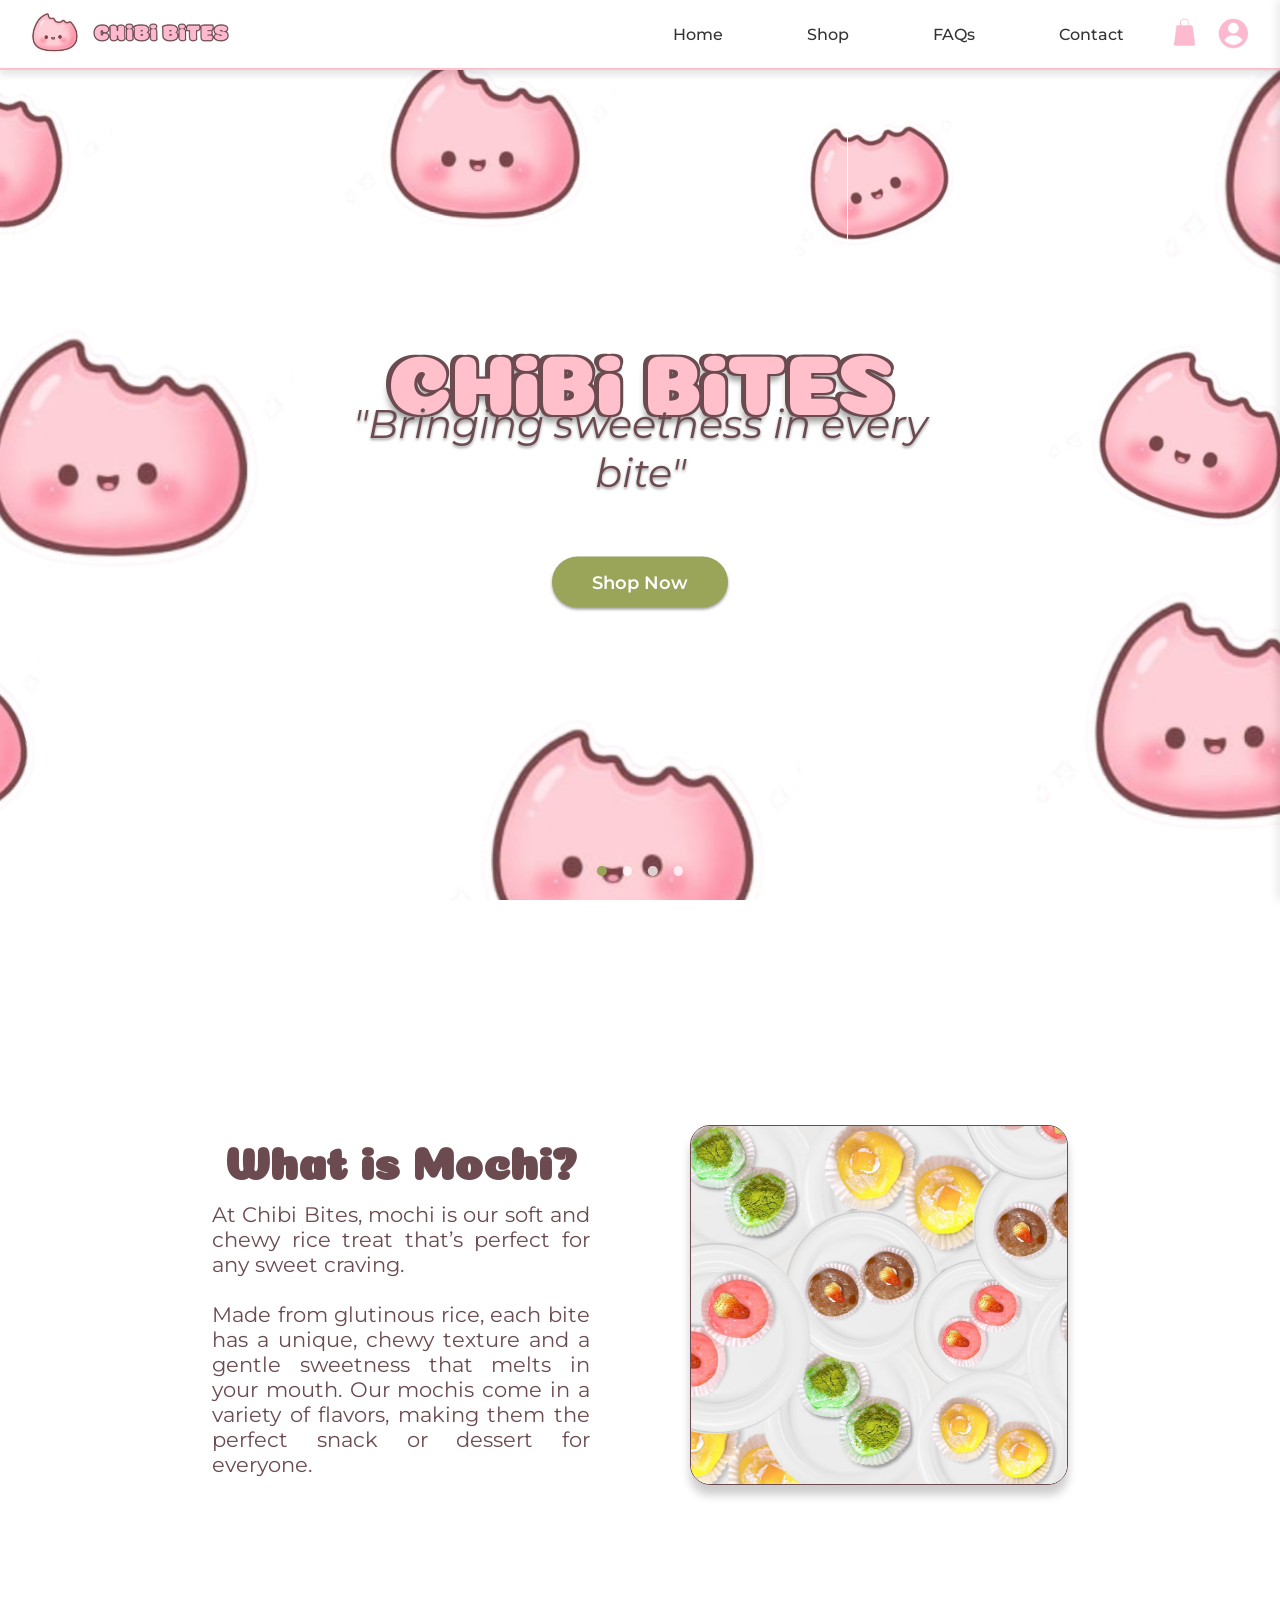
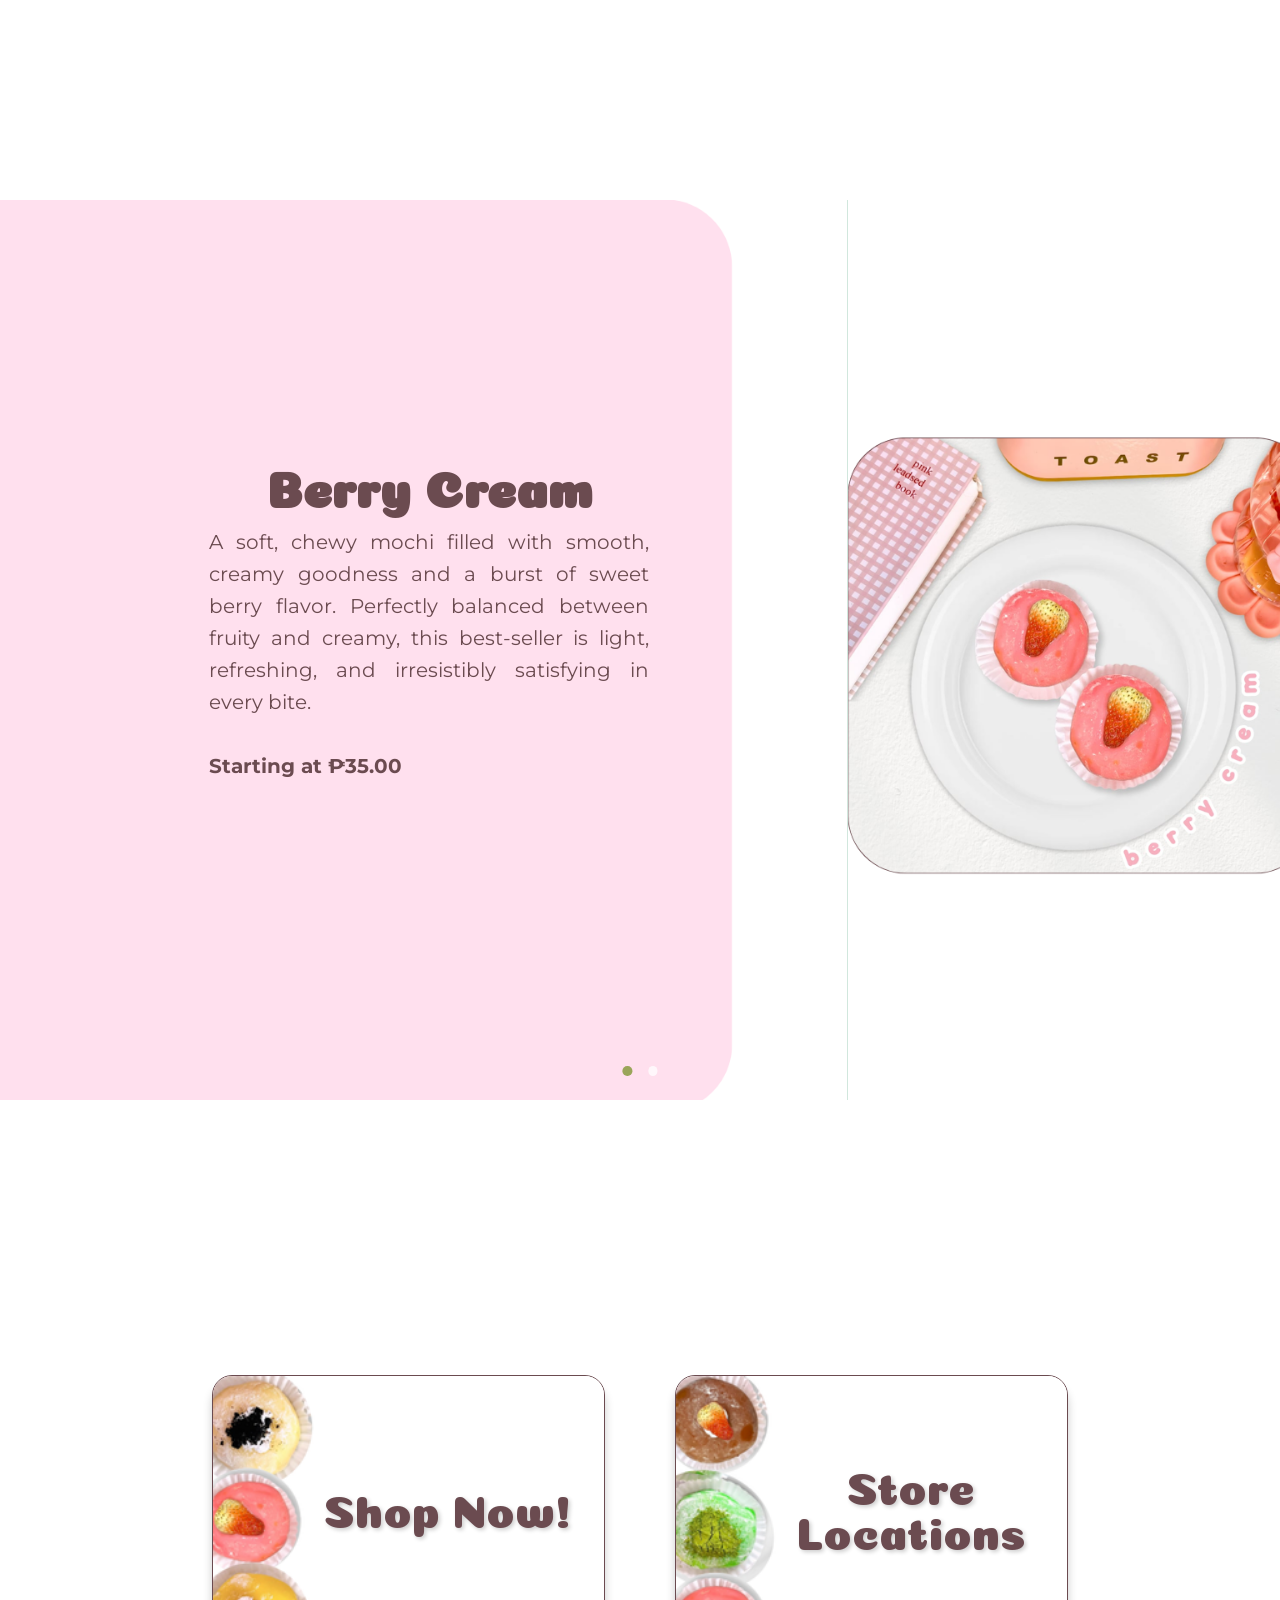
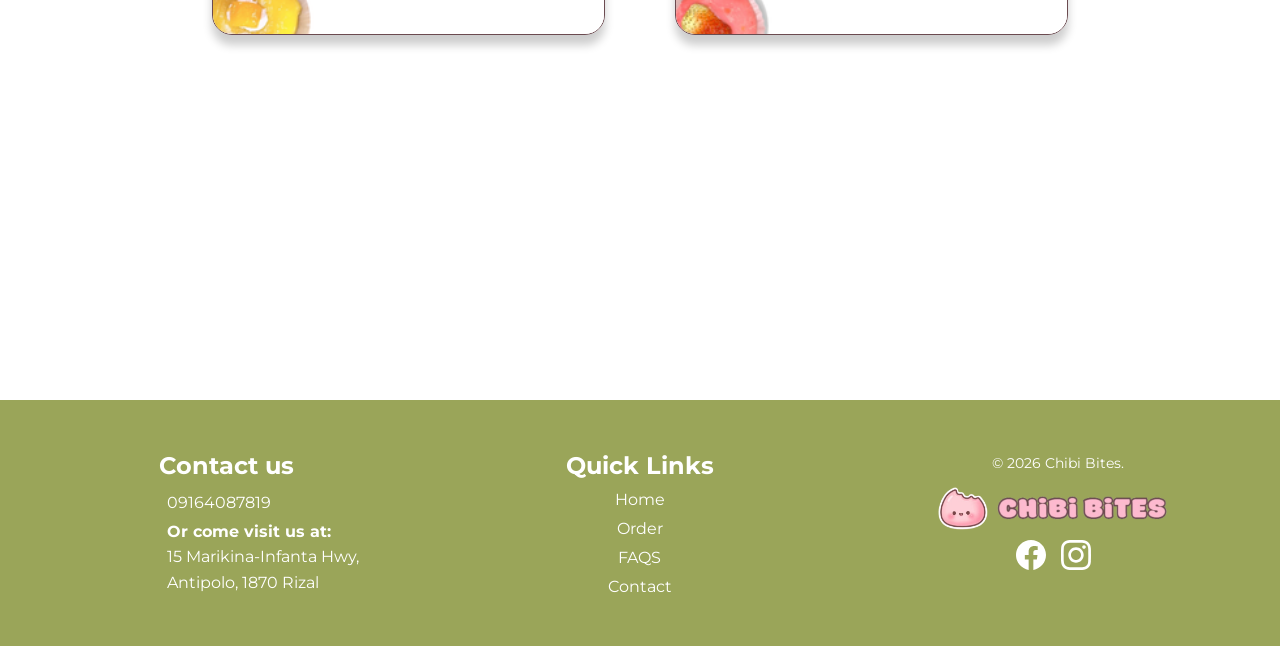
==== index.html @ d0856fe5 "final - for checking" ====
<!DOCTYPE html>
<html lang="en">
<head>
	<title>Chibi Bites</title>
	<link rel="icon" href="images/logo.png" type="image/x-icon" />
	<meta charset="UTF-8">
	<meta name="viewport" content="width=device-width, initial-scale=1.0">
	<link href="https://fonts.googleapis.com/css2?family=Montserrat:ital,wght@0,100..900;1,100..900&display=swap" rel="stylesheet">
	<link href="https://fonts.googleapis.com/css2?family=Coiny&display=swap" rel="stylesheet">
	<link rel="stylesheet" href="style.css">

</head>

<body>

    <div class="cart-overlay" id="cartOverlay"></div>

	<!-- Cart Sidebar -->
	<div class="cart-sidebar" id="cartSidebar">
		<div class="cart-header">
			<h2>My Cart</h2>
			<button class="cart-close" id="closeCart">&times;</button>
		</div>
		<div class="cart-items" id="cartItems">
			<div class="cart-empty">Your cart is empty</div>
		</div>
		<div class="cart-footer" id="cartFooter" style="display: none;">
			<div class="cart-total">
				<span>Total</span>
				<span class="cart-total-amount" id="cartTotal">₱0.00</span>
			</div>
			<button class="checkout-btn">CHECKOUT</button>
		</div>
	</div>
	
	 <nav class="navbar">

    <!-- LOGO + TITLE IMAGE -->
    <div class="brand">
        <a href="index.html"><img src="images/logo.png" alt="Logo" class="logo-img"></a>
        <a href="index.html"><img src="images/title.png" alt="Website Title" class="title-img"></a>
    </div>

	<div class="nav-right">
    <ul class="nav-links">
        <li><a href="index.html">Home</a></li>
        <li><a href="shop.html">Shop</a></li>
        <li><a href="faqs.html">FAQs</a></li>
        <li><a href="contact.html">Contact</a></li>
    </ul>
	
	
	<div class="nav-icons">
        <a href="cart.html">
            <img src="images/cart.png" alt="Cart" class="icon">
        </a>
        <a href="account.html">
            <img src="images/acc.png" alt="Account" class="icon">
        </a>
    </div>
	</div>

</nav>

	<section class="section section-1">
        <section class="container">
            <div class="slider-wrapper">
                <div class="slider">
                    <img class="active" src="images/homeslide1.png" alt="Slide 1">
                    <img src="images/homeslide2.png" alt="Slide 2">
                    <img src="images/homeslide3.png" alt="Slide 3">
                    <img src="images/homeslide4.png" alt="Slide 4">
                </div>

                <div class="hero-content">
                    <br><br>
                    <h1>CHiBi BiTES</h1>
                    <p><i>"Bringing sweetness in every bite"</i></p>
                    <a href="shop.html" class="hero-btn">Shop Now</a>
                </div>

                <div class="slider-nav">
                    <a class="active" data-slide="0"></a>
                    <a data-slide="1"></a>
                    <a data-slide="2"></a>
                    <a data-slide="3"></a>
                </div>
            </div>
        </section>
    </section>

    <!-- SECTION 2 -->
    <section class="section section-2">
     
    <div class="center-div">
        <div class="left-div reveal">
            <h1>What is Mochi?</h1><br>
            <p>At Chibi Bites, mochi is our soft and chewy rice treat that’s perfect for any sweet craving. 
                <br><br>
			Made from glutinous rice, each bite has a unique, chewy texture and a gentle sweetness that melts in your mouth. 
            Our mochis come in a variety of flavors, making them the perfect snack or dessert for everyone.</p>
        </div>
        <div class="right-div reveal">
             <img src="images/whatismochi.png" alt="Mochi" class="right-img">
        </div>
    </div>
    </section>

    <!-- SECTION 3 -->

<section class="section section-3">
    <section class="container">
        <div class="slider-wrapper">
            <div class="slider bestseller-slider">
                <img class="active" src="images/bestseller1.png" alt="Slide 1">
                <img src="images/bestseller2.png" alt="Slide 2">
            </div>

            <!-- Add this new div for bestseller info -->
            <div class="bestseller-info">
                <div class="bestseller-text active">
                    <h2>Berry Cream</h2>
                    <p>A soft, chewy mochi filled with smooth, creamy goodness and a burst 
                        of sweet berry flavor. Perfectly balanced between fruity and creamy, this 
                        best-seller is light, refreshing, and irresistibly satisfying in every bite.<br><br><b>Starting at ₱35.00</b></p>
                </div>
                <div class="bestseller-text">
                    <h2>Matcha Zen</h2>
                    <p>Delicately chewy mochi infused with rich matcha flavor and a creamy center that melts 
                        in your mouth. Earthy, smooth, and calming, this best-seller is perfect for matcha 
                        lovers seeking a peaceful, not-too-sweet treat.<br><br><b>Starting at ₱35.00</b></p>
                </div>
            </div>

            <div class="slider-nav">
                <a class="active" data-slide="0"></a>
                <a data-slide="1"></a>
            </div>
        </div>
    </section>
</section>

<!-- SECTION 4 -->
<section class="section section-4">
    <div class="center-div">
        <div class="left-div reveal">
            <a href="shop.html" class="image-link-wrapper">
                <img src="images/shopnow.png" alt="Mochi" class="right-img">
                <div class="floating-text">Shop Now!</div>
            </a>
        </div>
        <div class="right-div reveal">
            <a href="contact.html" class="image-link-wrapper">
                <img src="images/storeloc.png" alt="Mochi" class="right-img">
                <div class="floating-text">Store<br> Locations</div>
            </a>
        </div>
    </div>
</section>

    <!-- Authentication Modal -->
<div id="authModal" class="auth-modal">
    <div class="auth-modal-content">
        <button class="auth-close-btn" onclick="closeAuthModal()">&times;</button>
        <h2>Login Required</h2>
        <p>Please login or create an account to proceed with checkout.</p>
        <div class="auth-modal-buttons">
            <a href="login.html" class="auth-btn auth-btn-primary">LOGIN</a>
            <a href="signup.html" class="auth-btn auth-btn-secondary">SIGN UP</a>
        </div>
    </div>
</div>


<footer class="site-footer">
    <div class="footer-container">
        <div class="footer-column">
            <h3>Contact us</h3>
            <p>09164087819</p>
            <p><b>Or come visit us at:</b><br>15 Marikina-Infanta Hwy, Antipolo, 1870 Rizal</p>
        </div>
        
        <div class="footer-column">
            <h3>Quick Links</h3>
            <ul class="footer-links">
                <li><a href="index.html">Home</a></li>
                <li><a href="shop.html">Order</a></li>
                <li><a href="faqs.html">FAQS</a></li>
                <li><a href="contact.html">Contact</a></li>
            </ul>
        </div>
        
        <div class="footer-column footer-logo-column">
		
		<p>&copy; 2026 Chibi Bites.</p>
		<div class="footer-logos">
            <img src="images/logo.png" alt="Chibi Bites Logo" class="footer-logo-circle">
			<img src="images/title.png" alt="Chibi Bites Logo" class="footer-logo-text">
		</div>
            <div class="social-icons">
                <a href="#" aria-label="Facebook">
                    <svg width="30" height="30" viewBox="0 0 24 24" fill="white">
                        <path d="M24 12.073c0-6.627-5.373-12-12-12s-12 5.373-12 12c0 5.99 4.388 10.954 10.125 11.854v-8.385H7.078v-3.47h3.047V9.43c0-3.007 1.792-4.669 4.533-4.669 1.312 0 2.686.235 2.686.235v2.953H15.83c-1.491 0-1.956.925-1.956 1.874v2.25h3.328l-.532 3.47h-2.796v8.385C19.612 23.027 24 18.062 24 12.073z"/>
                    </svg>
                </a>
                <a href="#" aria-label="Instagram">
                    <svg width="30" height="30" viewBox="0 0 24 24" fill="white">
                        <path d="M12 2.163c3.204 0 3.584.012 4.85.07 3.252.148 4.771 1.691 4.919 4.919.058 1.265.069 1.645.069 4.849 0 3.205-.012 3.584-.069 4.849-.149 3.225-1.664 4.771-4.919 4.919-1.266.058-1.644.07-4.85.07-3.204 0-3.584-.012-4.849-.07-3.26-.149-4.771-1.699-4.919-4.92-.058-1.265-.07-1.644-.07-4.849 0-3.204.013-3.583.07-4.849.149-3.227 1.664-4.771 4.919-4.919 1.266-.057 1.645-.069 4.849-.069zm0-2.163c-3.259 0-3.667.014-4.947.072-4.358.2-6.78 2.618-6.98 6.98-.059 1.281-.073 1.689-.073 4.948 0 3.259.014 3.668.072 4.948.2 4.358 2.618 6.78 6.98 6.98 1.281.058 1.689.072 4.948.072 3.259 0 3.668-.014 4.948-.072 4.354-.2 6.782-2.618 6.979-6.98.059-1.28.073-1.689.073-4.948 0-3.259-.014-3.667-.072-4.947-.196-4.354-2.617-6.78-6.979-6.98-1.281-.059-1.69-.073-4.949-.073zm0 5.838c-3.403 0-6.162 2.759-6.162 6.162s2.759 6.163 6.162 6.163 6.162-2.759 6.162-6.163c0-3.403-2.759-6.162-6.162-6.162zm0 10.162c-2.209 0-4-1.79-4-4 0-2.209 1.791-4 4-4s4 1.791 4 4c0 2.21-1.791 4-4 4zm6.406-11.845c-.796 0-1.441.645-1.441 1.44s.645 1.44 1.441 1.44c.795 0 1.439-.645 1.439-1.44s-.644-1.44-1.439-1.44z"/>
                    </svg>
                </a>
            </div>
        </div>
    </div>
</footer>

<script src="script.js"></script>
	
</body>

</html>
---- style.css ----
body {
    display: flex;
    flex-direction: column;
    min-height: 100vh;
	
	margin: 0;
    font-family: Montserrat;
}

main { 
    flex: 1;
}

.reveal {
	opacity: 0;
	transform: translateY(50px);
	transition: all 0.7s;
}

.reveal.active {
	opacity: 1;
	transform: translateY(0);
}


.navbar {
    /*background-color:#f5f5dc;*/
    background-color: white;
    box-shadow: 0 5px 7px rgba(0, 0, 0, 0.1);
    border-bottom: 2px solid pink;
    padding: 15px 30px;
    display: flex;
    justify-content: space-between;
    align-items: center;
	 position: fixed;
    top: 0;
    left: 0;
    width: 100%;
    height: 70px;          
    z-index: 1000;
}


.nav-links a:hover{
	background-color:#9aa559;
	color:white;
	margin:0px;
}


.nav-right {
    display: flex;
    align-items: center;
    gap: 25px; /* space between links and icons */
}


.brand {
    display: flex;
    align-items: center;
    gap: 12px;
}

.logo-img {
    height: 43px;
    width: auto;
}

.title-img {
    margin-top: 2px;
    height: 20px;
    width: auto;
}

/* NAV LINKS */
.nav-links {
    list-style: none;
    display: flex;
    gap: 40px;
    margin: 0;
    padding: 0;
	color: #6b4b50;
}

.nav-links li a {
    text-decoration: none;
    color: #333;
    font-weight: 500;
	padding:22px;
}

/* ICONS */
.nav-icons {
    display: flex;
    gap: 18px;
}

.icon {
    height: 33px;
    width: auto;
    cursor: pointer;
}


* {
    margin: 0;
    padding: 0;
    box-sizing: border-box;
}

/* FULL SCREEN SECTION */
.section {
    height: 100vh;
    width: 100%;
}



.section-1 { background: white; }
.section-2 { background: white; }
.section-3 { background: #d1e7dd; }
.section-4 { background: white; }




/* CONTAINER SHOULD FILL SECTION */
.container {
    height: 100%;
    width: 100%;
}

.hero-content {
            position: absolute;
            top: 50%;
            left: 50%;
            transform: translate(-50%, -50%);
            text-align: center;
            z-index: 10;
            color: pink;          
        }

        .hero-content h1 {
            font-family: 'Coiny', cursive;
            text-shadow: 
            -5px -2px 0 #6b4b50,
            3px -2px 0 #6b4b50,
            -3px 2px 0 #6b4b50,
            2px 2px 0 #6b4b50,
            -3px 7px 6px #a1a1a1; /* new shadow added here */
            font-size: clamp(2rem, 8vw, 5rem);
            margin-bottom: -20px;
            animation: fadeInDown 1s;
        }

        .hero-content p {
            color: #6b4b50;
            font-family: 'Montserrat', sans-serif;
            font-size: 40px;
            margin-bottom: 60px;
            animation: fadeInUp 1s 0.3s both;
            margin-top: 0px;
            text-shadow: 0px 2px 3px #a1a1a1;
        }

        .hero-btn {
            display: inline-block;
            padding: 15px 40px;
            background: #9aa559;
            color: white;
            text-decoration: none;
            border-radius: 50px;
            font-family: 'Montserrat', sans-serif;
            font-weight: 600;
            font-size: 1.1rem;
            transition: all 0.3s;
            animation: fadeInUp 1s 0.6s both;
            box-shadow: 0px 2px 3px #a1a1a1;
        }

        .hero-btn:hover {
            background: pink;
            color: #6b4b50;
            transform: translateY(-3px);
            box-shadow: 0 5px 15px rgba(0,0,0,0.3);
        }

        /* SLIDER WRAPPER */
        .slider-wrapper {
            position: relative;
            height: 100%;
            width: 100%;
            margin: 0;
            overflow: hidden;
        }

        /* SLIDER */
        .slider {
            position: relative;
            height: 100%;
            width: 100%;
        }

        /* SLIDES */
        .section-1 .slider img {
            position: absolute;
            top: 0;
            left: 0;
            height: 100%;
            width: 100%;
            object-fit: cover;
            opacity: 0;
            transition: opacity 1.5s ease-in-out;
        }

        .section-1 .slider img.active {
            opacity: 1;
        }

        /* SLIDES - Only for section-3 (horizontal slide) */
        .section-3 .slider img {
            flex: 0 0 100%;
            height: 100%;
            width: 100%;
            object-fit: cover;
        }

        /* NAV DOTS */
        .slider-nav {
            display: flex;
            column-gap: 1rem;
            position: absolute;
            bottom: 1.5rem;
            left: 50%;
            transform: translateX(-50%);
            z-index: 1;
        }

        .slider-nav a {
            width: 0.6rem;
            height: 0.6rem;
            border-radius: 50%;
            background-color: #fff;
            opacity: 0.75;
            transition: opacity 250ms ease;
            cursor: pointer;
        }

        .slider-nav a:hover {
            opacity: 1;
        }

        .slider-nav a.active {
            opacity: 1;
            background-color: #9aa559;
        }

                /* First slide fade-in on load */
        .slider img:first-child {
            animation: firstSlideFadeIn 1.5s ease-in-out forwards;
        }

        @keyframes firstSlideFadeIn {
            from {
                opacity: 0;
            }
            to {
                opacity: 1;
            }
        }

        @keyframes fadeInDown {
            from {
                opacity: 0;
                transform: translateY(-30px);
            }
            to {
                opacity: 1;
                transform: translateY(0);
            }
        }

        @keyframes fadeInUp {
            from {
                opacity: 0;
                transform: translateY(30px);
            }
            to {
                opacity: 1;
                transform: translateY(0);
            }
        }


.section-2 .center-div {
    width: 70%;                 
    max-width: 1200px;
    height: 90%;                
    margin: 0 auto;              
    display: flex;               
    gap: 60px;                   
    align-items: center;         
    justify-content: center;
}


.left-div, .right-div {
    flex: 1;                        
    padding: 20px;
	height: 400px;
	justify-content:center;
	align-content:center;
	
}

.section-4 .center-div {
    width: 70%;                 
    max-width: 950px;
    height: 90%;                
    margin: 0 auto;              
    display: flex;               
    gap: 30px;                   
    align-items: center;         
    justify-content: center;
}

.section-4 .left-div, .section-4 .right-div {
    flex: 1;                        
    padding: 20px;
	height: 300px;
    width: 300px;
	justify-content:center;
	align-content:center;
    
	
}

/* Optional responsive for mobile */
@media (max-width: 768px) {
    .center-div {
        flex-direction: column;
        height: auto;
    }
    .left-div, .right-div {
        width: 100%;
    }
}

.left-div h1{
	font-family:coiny;
	color: #6b4b50;
	text-align:center;
	font-size:45px;
}

.left-div p{
	color: #6b4b50;
	text-align:justify;
	font-size:21px;
}

.right-div {
    flex: 1;              
    overflow: visible;      
    border-radius: 10px;  
}

.section-2 .right-img {
    width: 100%;
    height: 100%;
    object-fit: cover;  
    object-position: bottom; 
    display: block;
	transition: transform 0.3s;
	box-shadow: 0 10px 10px rgba(0,0,0,0.2);
    border-radius: 20px;
    border: 1px solid #6b4b50;
}



.section-4 .left-div, .section-4 .right-div {
    flex: 1;                        
    padding: 20px;
    height: 300px;
    width: 300px;
    justify-content: center;
    align-content: center;
    overflow: visible; /* Add this */
    
}

.section-4 .right-img {
    width: 100%;
    height: 100%;
    object-fit: cover;  
    object-position: top; 
    display: block;
    transition: transform 0.3s;
    box-shadow: 0 10px 10px rgba(0,0,0,0.2); /* Made it stronger */
    border-radius: 20px;
    border: 1px solid #6b4b50;
    
}

.image-link-wrapper {
    position: relative;
    display: block;
    width: 100%;
    height: 100%;
    text-decoration: none;
    overflow: visible; /* Change from hidden to visible */
    border-radius: 20px;
}

.section-4 .right-img:hover {
			transform: scale(1.02);
}


.floating-text {
    position: absolute;
    top: 50%;
    left: 60%;
    transform: translate(-50%, -50%);
    font-family: 'Coiny';
    font-size: 45px;
    color: #6b4b50;
    text-shadow: 2px 2px 4px rgba(0,0,0,0.2);
    pointer-events: none;
    transition: color 0.3s ease;
    z-index: 5;
    width: 100%;
    line-height: 1;
    text-align: center;
}

.image-link-wrapper:hover .floating-text {
    color: #543b3f;
}

.image-link-wrapper:hover .right-img {
    transform: scale(1.02);
}

.section-3 {
    height: 100vh;          
    width: 100%;
    display: flex;
}


/* Bestseller Info Overlay */
/* SLIDER */
.bestseller-slider {
    display: flex;
    height: 100%;
    width: 100%;
    transition: transform 1s ease-in-out;
}

.bestseller-slider img {
    flex: 0 0 100%;
    height: 100%;
    width: 100%;
    object-fit: cover;
}

.bestseller-info {
    position: absolute;
    top: 25%;
    left: 14%;
    transform: translateY(-50%);
    z-index: 10;
    width: 500px;
    
}

.bestseller-text {
    position: absolute;
    top: 0;
    left: 0;
    opacity: 0;
    transition: opacity 1s ease-in-out;
    padding: 30px;
}

.bestseller-text.active {
    opacity: 1;
}

.bestseller-text h2 {
    font-family: 'Coiny', cursive;
    color: #6b4b50;
    font-size: 50px;
    margin-bottom: 15px;
    text-align: center;
}

.bestseller-text p {
    font-family: 'Montserrat', sans-serif;
    color: #6b4b50;
    font-size: 20px;
    line-height: 1.6;
    text-align: justify;
}

.bestseller-text:nth-child(2) h2,
.bestseller-text:nth-child(2) p {
    color: white;
}

/* FOOTER STYLES - REPLACE OLD FOOTER CSS WITH THIS */
.site-footer {
    background-color: #9aa559;
    color: #fff;
    padding: 40px 60px;
}

.footer-container {
    display: flex;
    justify-content: space-between;
    align-items: flex-start;
    max-width: 1200px;
    margin: 0 auto;
    gap: 80px;
}

.footer-column {
    flex: 1;
}

.footer-column h3 {
    font-family: 'Montserrat';
	margin-top:11px;
    font-size: 24px;
    margin-bottom: 10px;
    font-weight: bold;
	text-align:center;
}

.footer-column p {
    font-size: 16px;
    line-height: 1.6;
    margin: 3px 0;
	margin-left:107px;
}

.footer-links {
    list-style: none;
    padding: 0;
    margin: 0;
	text-align:center;
}

.footer-links li {
    margin: 10px 0;
}

.footer-links a {
    color: #fff;
    text-decoration: none;
    font-size: 16px;
    transition: color 0.3s ease;
}

.footer-links a:hover {
    color: #f5f5dc;
}

.footer-logo-column {
    display: flex;
    flex-direction: column;
    align-items: center;
    gap: 10px;
}

.footer-logo-column p{
	font-size: 14px;
    margin-top: 12px;
	margin-left:10px;
}
.footer-logos {
	
	display: flex;
    align-items: center;
    gap: 8px;
}

.footer-logo-circle {
    height: 43px;
    width: auto;
}

.footer-logo-text {
    height: 25px;
    width: auto;
}

.social-icons {
    display: flex;
    gap: 15px;
}

.social-icons a {
    display: block;
    transition: transform 0.3s ease;
}

.social-icons a:hover {
    transform: scale(1.1);
}

@media (max-width: 768px) {
    .footer-container {
        flex-direction: column;
        gap: 30px;
    }
    
    .footer-logo-column {
        align-items: flex-start;
    }
}



/*--------------SHOP----------------*/


.product-container {
  display: flex;
  padding:10px;
  justify-content: center; 
  align-items: center;
  gap: 50px; 
  margin-bottom:30px;
   width: fit-content;     
   margin: 0 auto;
   padding-bottom:30px;
  
}

.shop-container {
  display: flex;
  flex-direction: column;
  justify-content: flex-start;
  align-items: flex-start;   
  gap: 0px;

  max-height: 350px;
  overflow-y: auto;

  padding: 0px 30px;
  margin: 20px auto 180px auto;
  max-width: 1400px;
}


.product-column {
  display: flex;
  flex-direction: row;
  align-items: center;
  gap: 10px;
  

}

.product-column img {
  width: 190px;
  height: 150px;
  object-fit: cover;
  object-position: bottom;
  box-shadow: 0 4px 8px rgba(0,0,0,0.2);
  margin-top: 3px;
  border-radius: 13px;
  
}


.product-card {
	margin-top:0px;
  padding: 15px;
  width: 230px;
  height: 310px;
  text-align: center;
  line-height: 1.4;
  border-radius: 20px;
  box-shadow: 0 4px 8px rgba(0,0,0,0.2);
  border: 1px solid #6b4b50;
  flex-direction: column;   
  align-items: center;
  gap: 20px;                 
  font-size: 15px;
  transition: transform 0.3s;
  box-shadow: 0 5px 10px rgba(0,0,0,0.2);
}

.product-card:hover {
	transform: scale(1.05);
}
 
.edu-school{
    font-family:"Montserrat";
    color: gray;
    text-align:center;
    font-size:16px;
}





.sectionshop{
	width: 100%;
	display:flex;
	flex-direction:column;
	justify-content: center;
	color:black;
	text-align:center;
	margin-top:130px;
	
}

.sectionshop h1{
	font-family:coiny;
	color: #6b4b50;
	text-align:center;
	font-size:45px;
    opacity: 0;
    animation: fadeIn 0.5s ease-in forwards;
    animation-delay: 0.1s; 
	
	
}

.mixmatch-faqs{
	margin-top: 10px;
     border-left: 4px solid #ff9db3;
    border-right: 4px solid #ff9db3;
	padding: 9px;
	margin-bottom: 15px;
    opacity: 0;
    animation: fadeIn 0.5s ease-in forwards;
    animation-delay: 0.1s; 
    box-shadow: 0 3px 7px rgba(122, 121, 121, 0.2);
    border-radius: 10px;
}

.sectionshop .mixmatch {
    margin: 10px auto 15px auto;
    max-width: 1080px;
    width: 90%;
    border-left: 4px solid #ff9db3;
    border-right: 4px solid #ff9db3;
    padding: 9px 12px;
    color: #6b4b50;
    opacity: 0;
    animation: fadeIn 0.5s ease-in forwards;
    animation-delay: 0.1s; 
    box-shadow: 0 3px 7px rgba(122, 121, 121, 0.2);
    border-radius: 10px;
}



@keyframes fadeIn {
    from {
        opacity: 0;
        transform: translateY(-20px); /* Optional: slide down effect */
    }
    to {
        opacity: 1;
        transform: translateY(0);
    }
}

.mixmatch p{
	font-family:"Montserrat";
	color: gray;
	text-align:center;
	font-size:16px;
	
}

.mixmatch-faqs p{
	font-family:"Montserrat";
	color: #6b4b50;
	text-align:center;
	font-size:18px;
	
}

.product-card h1{
	margin-top: 10px;
	font-family:coiny;
	color: #6b4b50;
	text-align:center;
	font-size:25px;
}

button{
	background-color:pink;
	margin-top:10px;
	text-align:center;
	font-size:15px;
	font-family: "Montserrat";
	font-weight:500;
	width:200px;
	color: #6b4b50;
	border-radius: 50px;
	border: 2px solid pink;
	padding:6px;
	
	
}

button:hover{
	border: 2px solid #b5c07a;
	background-color:#b5c07a;
	color:white;
	
}


.modal {
	display: none;
	position: fixed;
	z-index: 2000;
	left: 0;
	top: 0;
	width: 100%;
	height: 100%;
	background-color: rgba(0, 0, 0, 0.6);
	animation: fadeIn 0.3s ease;
}

.modal.active {
	display: flex;
	justify-content: center;
	align-items: center;
}

.modal-content {
	background-color: white;
	padding: 40px;
	border-radius: 20px;
	max-width: 600px;
	width: 90%;
	position: relative;
	box-shadow: 0 10px 30px rgba(0,0,0,0.3);
	animation: slideUp 0.3s ease;
    border-left: 5px solid pink;
    border-right: 5px solid pink;
}

.close-btn {
	position: absolute;
	top: 15px;
	right: 20px;
	font-size: 35px;
	font-weight: bold;
	color: #6b4b50;
	cursor: pointer;
	background: none;
	border: none;
	width: auto;
	padding: 0;
	margin: 0;
}

.close-btn:hover {
	color: #9aa559;
	background: none;
    border: 1px solid pink;
}

.modal-product-img {
	width: 100%;
	max-width: 300px;
	height: 280px;
	object-fit: cover;
	object-position: bottom;
	border-radius: 15px;
	margin: 20px auto;
	display: block;
	box-shadow: 0 4px 8px rgba(0,0,0,0.2);
}

.modal h2 {
	font-family: coiny;
	color: #6b4b50;
	font-size: 32px;
	margin: 10px 0;
}

.modal-price {
	font-size: 24px;
	color: #9aa559;
	font-weight: 600;
	margin: 15px 0;
}

.modal-description {
	color: #6b4b50;
	font-size: 16px;
	line-height: 1.6;
	margin: 20px 0;
	text-align: justify;
}

.quantity-selector {
	display: flex;
	align-items: center;
	justify-content: center;
	gap: 20px;
	margin: 25px 0;
}

.quantity-btn {
	width: 40px;
	height: 40px;
	border-radius: 50%;
	background-color: #6b4b50;
	color: white;
	border: none;
	font-size: 20px;
	cursor: pointer;
	display: flex;
	align-items: center;
	justify-content: center;
	transition: background-color 0.3s ease;
}

.quantity-btn:hover {
	background-color: pink;
    border: 1px solid pink;
	color: black;
}

.quantity-display {
	font-size: 24px;
	font-weight: 600;
	color: #6b4b50;
	min-width: 50px;
	text-align: center;
}

.add-to-cart-btn {
	width: 100%;
	max-width: 300px;
	padding: 15px;
	font-size: 18px;
	margin: 20px auto 0;
	display: block;
	
}

@keyframes fadeIn {
	from { opacity: 0; }
	to { opacity: 1; }
}

@keyframes slideUp {
	from { 
		transform: translateY(50px);
		opacity: 0;
	}
	to { 
		transform: translateY(0);
		opacity: 1;
	}
}


/*--------------FAQs----------------*/





/*--------------CONTACT----------------*/

.contact-container {
	display: flex;
	gap: 50px;
	padding: 150px 100px;
	max-width: 1200px;
	margin: 30px auto;
	align-items: flex-start;
}

.contact-box {
	flex: 1;
	background-color: #ffe0ee;
    margin-top: 20px;
	padding: 60px 50px;
	border-radius: 0px;
}

		.contact-box h2 {
			font-family: 'Coiny', cursive;
			font-size: 45px;
			color: #5c4033;
			margin: 0 0 22px 0;
			line-height: 1.1;
			text-align:center;
		}

		.contact-intro {
			font-family: 'Montserrat', sans-serif;
			font-size: 18px;
			color: #5c4033;
			margin-bottom: 20px;
			margin-left:75px;
		}

		.contact-details {
			font-family: 'Montserrat', sans-serif;
			font-size: 18px;
			color: #5c4033;
			margin-bottom: 20px;
			font-weight: 500;
			margin-left:75px;
		}

		.social-links {
			display: flex;
			flex-direction: column;
			gap: 20px;
			margin-left:75px;
			margin-bottom:20px;
		}

		.social-item {
			display: flex;
			align-items: center;
			gap: 15px;
			
		}

		.social-item span {
			font-family: 'Montserrat', sans-serif;
			font-size: 18px;
			color: #5c4033;
		}

		.location-box {
			flex: 1;
			display: flex;
			flex-direction: column;
			justify-content: flex-start;
			gap: 5px;
		}

		.location-box h2 {
			font-family: 'Coiny', cursive;
			font-size: 45px;
			color: #5c4033;
			margin-top: 75px;
			line-height: 1.1;
		}

		.location-text {
			font-family: 'Montserrat', sans-serif;
			font-size: 16px;
			color: #5c4033;
			margin-bottom: 8px;
			margin-top:20px;
		}

		.location-address {
			font-family: 'Montserrat', sans-serif;
			font-size: 16px;
			color: #5c4033;
			margin-bottom: 10px;
			display: flex;
			align-items: center;
		}

		.map-container {
	    width: 100%;
		max-width: 400px;
	    height: 100px;
		margin-top: 10px;;
        }


		.map-placeholder {
			width: 100%;
			height: auto;
			display: block;
		}

		@media (max-width: 968px) {
			.contact-container {
				flex-direction: column;
				padding: 40px 30px;
			}
		}

/*--------------CART----------------*/
/* Cart Badge */
.cart-badge {
    position: absolute;
    top: -8px;
    right: -8px;
    background-color: #9aa559;
    color: white;
    border-radius: 50%;
    width: 20px;
    height: 20px;
    display: flex;
    align-items: center;
    justify-content: center;
    font-size: 12px;
    font-weight: bold;
    font-family: 'Montserrat', sans-serif;
}

/* Cart Sidebar Styles */
.cart-sidebar {
    position: fixed;
    right: -450px;
    top: 0;
    width: 450px;
    height: 100vh;
    background: white;
    box-shadow: -2px 0 10px rgba(0,0,0,0.1);
    transition: right 0.3s ease;
    z-index: 10000;
    display: flex;
    flex-direction: column;
    border-left: 2px solid pink;
}

.cart-sidebar.active {
    right: 0;
}

.cart-header {
    background: #fff;
    padding: 20px 30px;
    display: flex;
    justify-content: space-between;
    align-items: center;
    border-bottom: 1px solid #e0e0e0;
}

.cart-header h2 {
    color: #6b4b50;
    font-family: 'Coiny', cursive;
    font-size: 32px;
    margin: 0;
}

.cart-close {
    background: none;
    border: none;
    font-size: 40px;
    color: #6b4b50;
    cursor: pointer;
    padding: 0;
    line-height: 1;
    width: 40px;
    height: 40px;
}

.cart-close:hover {
    color: white;
    background-color: pink;
    border: 1px solid pink;
}

.cart-items {
    flex: 1;
    overflow-y: auto;
    padding: 20px 30px;
}

.cart-item {
    background: white;
    border-radius: 15px;
    padding: 15px;
    margin-bottom: 15px;
    display: flex;
    align-items: center;
    gap: 15px;
    border: 1px solid #e0e0e0;
}

.cart-item-img {
    width: 60px;
    height: 60px;
    object-fit: cover;
    border-radius: 10px;
    flex-shrink: 0;
}

.cart-item-info {
    flex: 1;
}

.cart-item-name {
    font-family: 'Montserrat', sans-serif;
    font-weight: 600;
    color: #6b4b50;
    margin-bottom: 5px;
    font-size: 16px;
}

.cart-item-price {
    font-family: 'Montserrat', sans-serif;
    color: gray;
    font-weight: 500;
    font-size: 14px;
}

.cart-item-controls {
    display: flex;
    align-items: center;
    gap: 10px;
}

.cart-qty-btn {
    width: 28px;
    height: 28px;
    border-radius: 50%;
    border: 1.5px solid #d0d0d0;
    background: white;
    color: #6b4b50;
    font-size: 18px;
    cursor: pointer;
    display: flex;
    align-items: center;
    justify-content: center;
    transition: all 0.2s;
    padding: 0;
}

.cart-qty-btn:hover {
    border-color: pink;
    background: pink;
    color: white;
}

.cart-qty {
    font-family: 'Montserrat', sans-serif;
    font-weight: 600;
    color: #6b4b50;
    min-width: 25px;
    text-align: center;
    font-size: 16px;
}

.cart-remove {
    background: none;
    border: none;
    color: #6b4b50;
    font-size: 32px;
    cursor: pointer;
    padding: 0;
    margin-left: 5px;
    transition: color 0.2s;
    width: 32px;   
    height: 32px;
    line-height: 1;
}

.cart-remove:hover {
    color: #ff4444;
    background: none;
    border: 1px solid #ff4444;
}

.cart-footer {
    background: white;
    padding: 20px 30px;
    border-top: 1px solid #e0e0e0;
}

.cart-total {
    display: flex;
    justify-content: space-between;
    margin-bottom: 20px;
    font-family: 'Montserrat', sans-serif;
    font-size: 18px;
    font-weight: 600;
    color: #6b4b50;
}

.cart-total-amount {
    color: #6b4b50;
    font-size: 20px;
    font-weight: 700;
}

.checkout-btn {
    width: 100%;
    padding: 15px;
    background: #9aa559;
    border: none;
    border-radius: 25px;
    color: white;
    font-family: 'Montserrat', sans-serif;
    font-weight: 600;
    font-size: 16px;
    cursor: pointer;
    transition: background 0.3s;
    text-transform: uppercase;
}

.checkout-btn:hover {
    background: pink;
    color: black;
    border: 1px solid pink;
}

.cart-empty {
    text-align: center;
    padding: 40px 20px;
    color: #6b4b50;
    font-family: 'Montserrat', sans-serif;
    font-size: 16px;
}

.cart-overlay {
    position: fixed;
    top: 0;
    left: 0;
    width: 100%;
    height: 100%;
    background: rgba(0,0,0,0.5);
    z-index: 9999;
    display: none;
}

.cart-overlay.active {
    display: block;
}

/* Mobile Responsive */
@media (max-width: 768px) {
    .cart-sidebar {
        width: 100%;
        right: -100%;
    }
    
    .cart-header h2 {
        font-size: 24px;
    }
    
    .cart-item-img {
        width: 50px;
        height: 50px;
    }
}


/* Add this to your style.css */

/* Auth Modal Styles */
.auth-modal {
    display: none;
    position: fixed;
    z-index: 10001;
    left: 0;
    top: 0;
    width: 100%;
    height: 100%;
    background-color: rgba(0, 0, 0, 0.6);
    animation: fadeIn 0.3s ease;
}

.auth-modal.active {
    display: flex;
    justify-content: center;
    align-items: center;
}

.auth-modal-content {
    background-color: white;
    padding: 50px 40px;
    border-radius: 20px;
    max-width: 450px;
    width: 90%;
    position: relative;
    box-shadow: 0 10px 30px rgba(0,0,0,0.3);
    animation: slideUp 0.3s ease;
    text-align: center;
}

.auth-modal-content h2 {
    font-family: 'Coiny', cursive;
    color: #6b4b50;
    font-size: 36px;
    margin-bottom: 15px;
}

.auth-modal-content p {
    font-family: 'Montserrat', sans-serif;
    color: #6b4b50;
    font-size: 16px;
    margin-bottom: 30px;
    line-height: 1.6;
}

.auth-modal-buttons {
    display: flex;
    flex-direction: column;
    gap: 15px;
}

.auth-btn {
    width: 100%;
    padding: 15px;
    font-size: 16px;
    font-family: 'Montserrat', sans-serif;
    font-weight: 600;
    border-radius: 25px;
    cursor: pointer;
    transition: all 0.3s;
    text-decoration: none;
    display: block;
    text-align: center;
}

.auth-btn-primary {
    background-color: #9aa559;
    color: white;
    border: 2px solid #9aa559;
}

.auth-btn-primary:hover {
    background-color: pink;
    border-color: pink;
    color: black;
}

.auth-btn-secondary {
    background-color: white;
    color: #6b4b50;
    border: 2px solid #6b4b50;
}

.auth-btn-secondary:hover {
    background-color: #6b4b50;
    color: white;
}

.auth-close-btn {
    position: absolute;
    top: 15px;
    right: 20px;
    font-size: 35px;
    font-weight: bold;
    color: #6b4b50;
    cursor: pointer;
    background: none;
    border: none;
    width: auto;
    padding: 0;
    margin: 0;
}

.auth-close-btn:hover {
    color: #9aa559;
}

/* Login/Signup Page Styles */
.auth-page {
    min-height: 100vh;
    display: flex;
    justify-content: center;
    align-items: center;
    background: linear-gradient(135deg, #f5f5dc 0%, rgb(255, 229, 234) 100%);
    padding: 100px 20px 20px;
}

.auth-container {
    background: white;
    padding: 50px 40px;
    border-radius: 20px;
    box-shadow: 0 10px 30px rgba(0,0,0,0.1);
    max-width: 550px;
    width: 100%;
    border: 1px solid #e0e0e0;
}

.auth-container h1 {
    font-family: 'Coiny', cursive;
    color: #6b4b50;
    font-size: 42px;
    text-align: center;
    margin-bottom: 30px;
}

.auth-form {
    display: flex;
    flex-direction: column;
    gap: 20px;
}

.form-group {
    display: flex;
    flex-direction: column;
    gap: 8px;
}

.form-group label {
    font-family: 'Montserrat', sans-serif;
    font-weight: 600;
    color: #6b4b50;
    font-size: 14px;
}

.form-group input,
.form-group select {
    padding: 15px;
    border: 2px solid #e0e0e0;
    border-radius: 10px;
    font-family: 'Montserrat', sans-serif;
    font-size: 16px;
    transition: border-color 0.3s;
    width: 100%;
}

.form-group input:focus,
.form-group select:focus {
    outline: none;
    border-color: #9aa559;
}

.form-group select {
    background-color: white;
    cursor: pointer;
    appearance: none;
    background-image: url("data:image/svg+xml,%3Csvg xmlns='http://www.w3.org/2000/svg' width='12' height='12' viewBox='0 0 12 12'%3E%3Cpath fill='%236b4b50' d='M6 9L1 4h10z'/%3E%3C/svg%3E");
    background-repeat: no-repeat;
    background-position: right 15px center;
    padding-right: 40px;
}

.form-group select option {
    padding: 10px;
}

.form-error {
    color: #ff4444;
    font-size: 13px;
    font-family: 'Montserrat', sans-serif;
    display: none;
}

.form-error.active {
    display: block;
}

.submit-btn {
    width: 100%;
    padding: 15px;
    background-color: #9aa559;
    color: white;
    border: 2px solid #9aa559;
    border-radius: 25px;
    font-family: 'Montserrat', sans-serif;
    font-weight: 600;
    font-size: 16px;
    cursor: pointer;
    transition: all 0.3s;
    margin-top: 10px;
}

.submit-btn:hover {
    background-color: pink;
    border-color: pink;
    color: black;
}

.auth-divider {
    text-align: center;
    margin: 25px 0;
    position: relative;
}

.auth-divider::before {
    content: '';
    position: absolute;
    top: 50%;
    left: 0;
    right: 0;
    height: 1px;
    background: #e0e0e0;
}

.auth-divider span {
    background: white;
    padding: 0 15px;
    position: relative;
    font-family: 'Montserrat', sans-serif;
    color: #6b4b50;
    font-size: 14px;
}

.auth-switch {
    text-align: center;
    font-family: 'Montserrat', sans-serif;
    color: #6b4b50;
    font-size: 14px;
}

.auth-switch a {
    color: #9aa559;
    text-decoration: none;
    font-weight: 600;
}

.auth-switch a:hover {
    text-decoration: underline;
}

.password-toggle {
    position: relative;
}

.password-toggle-btn {
    width: auto;
    position: absolute;
    right: 15px;
    top: 50%;
    transform: translateY(-50%);
    background: none;
    margin-top: 0px;
    border: none;
    color: #6b4b50;
    cursor: pointer;
    font-size: 12px;
    font-family: 'Montserrat', sans-serif;
    padding: 5px;
}

.password-toggle-btn:hover {
    color: #9aa559;
    background: none;
    border:1px solid white;
}

@media (max-width: 768px) {
    .auth-container {
        padding: 40px 30px;
    }
    
    .auth-container h1 {
        font-size: 36px;
    }
}
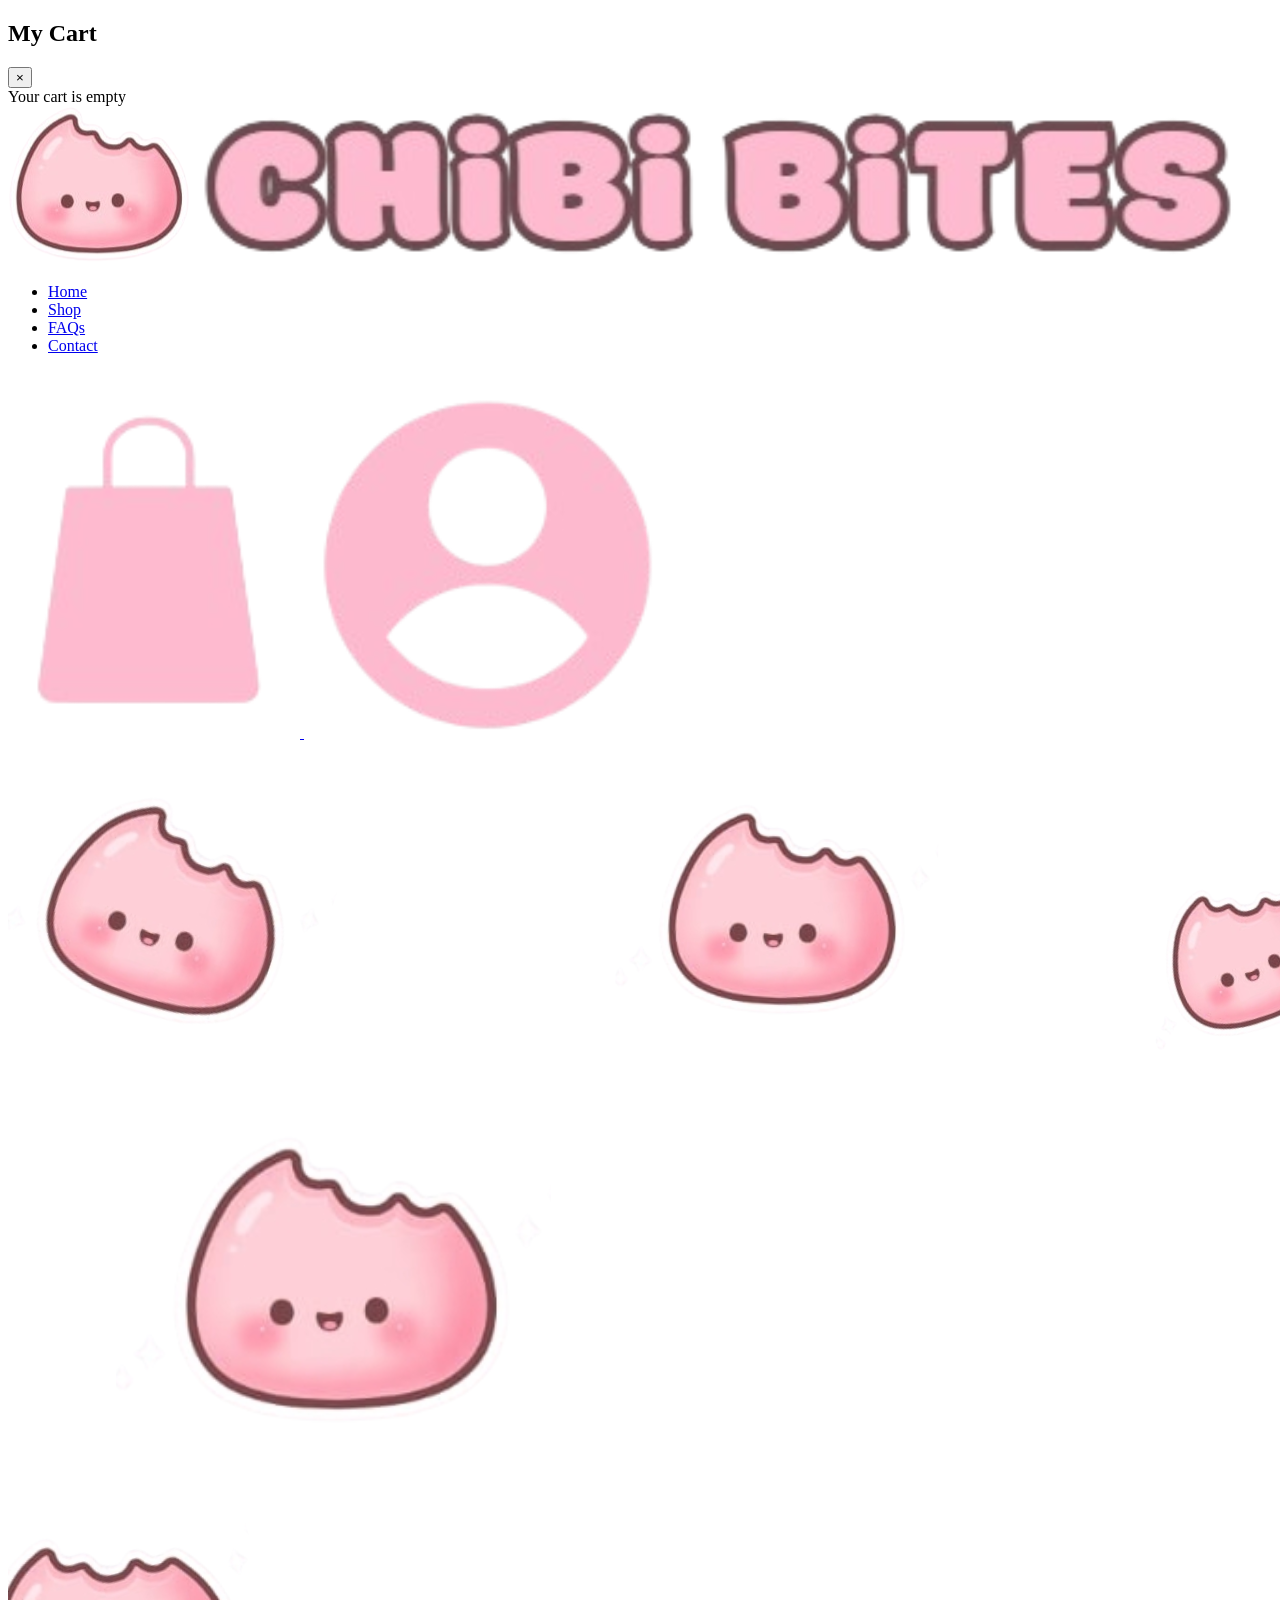
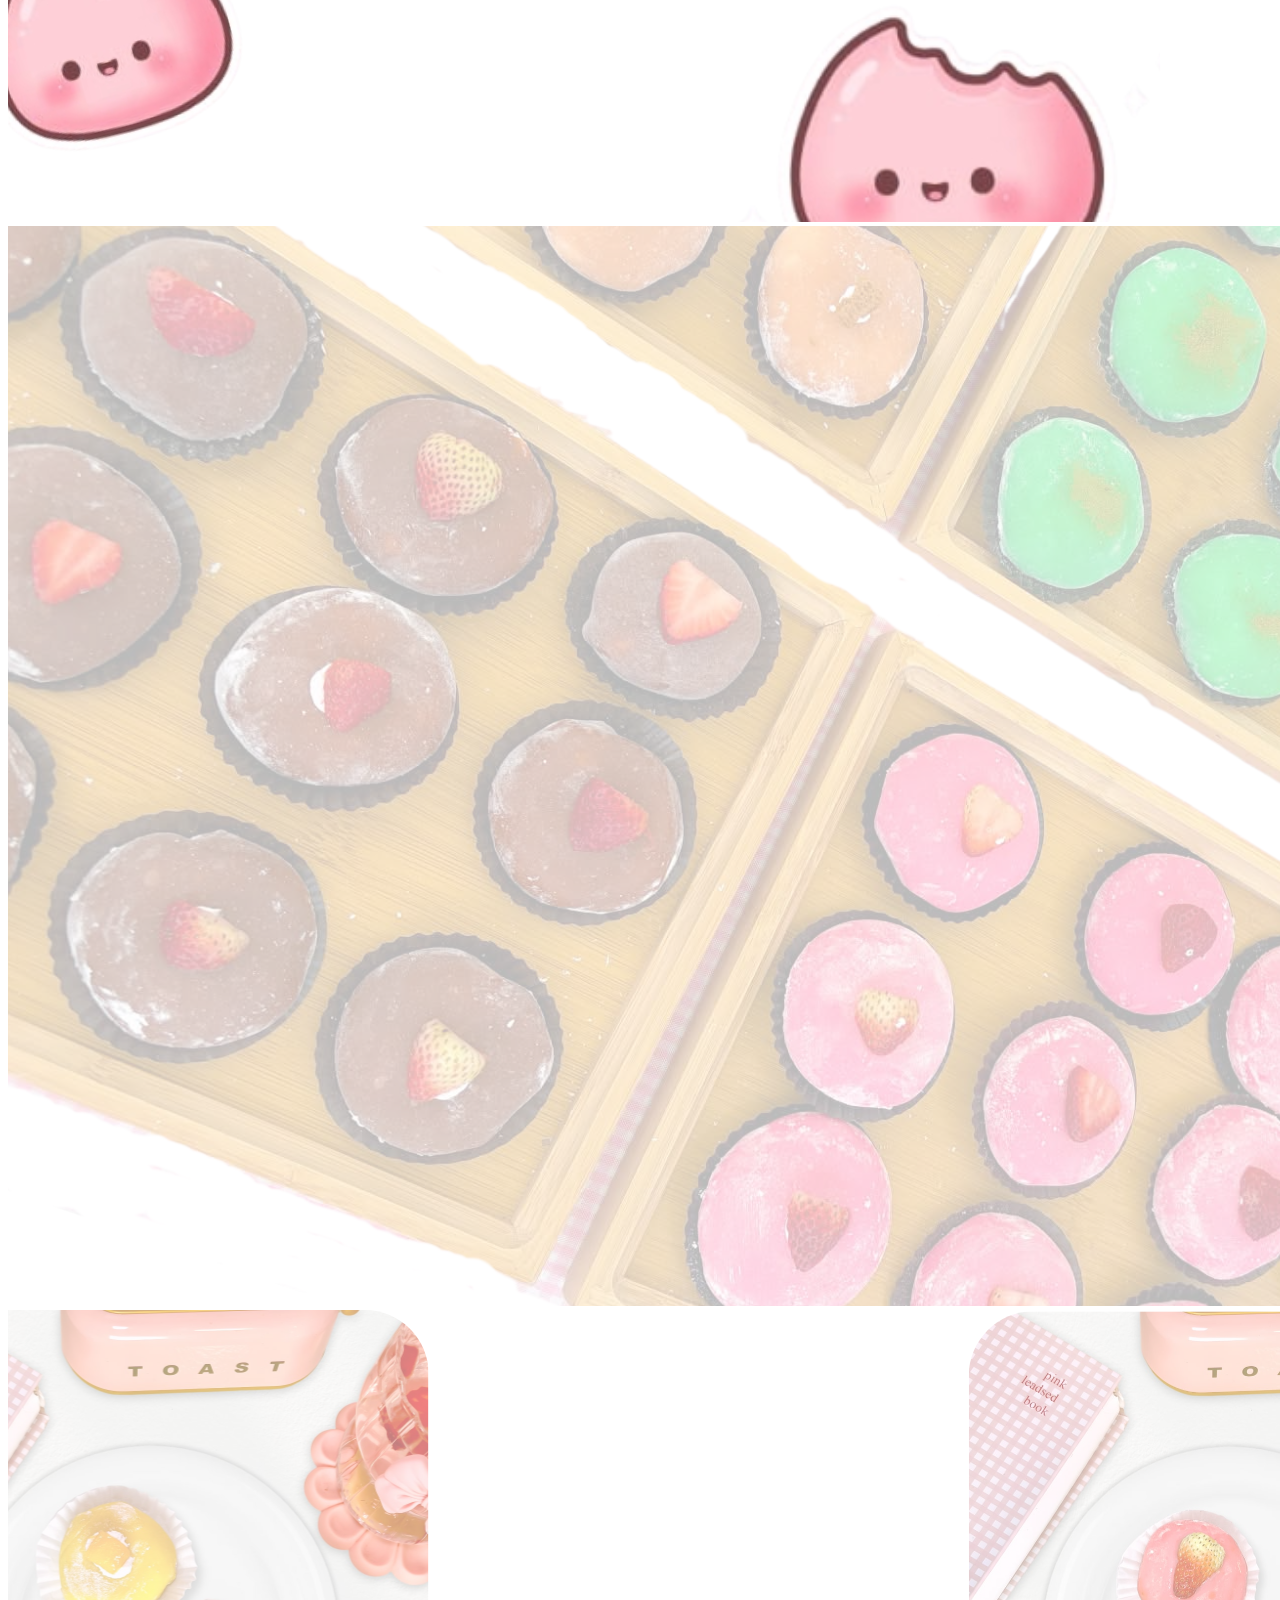
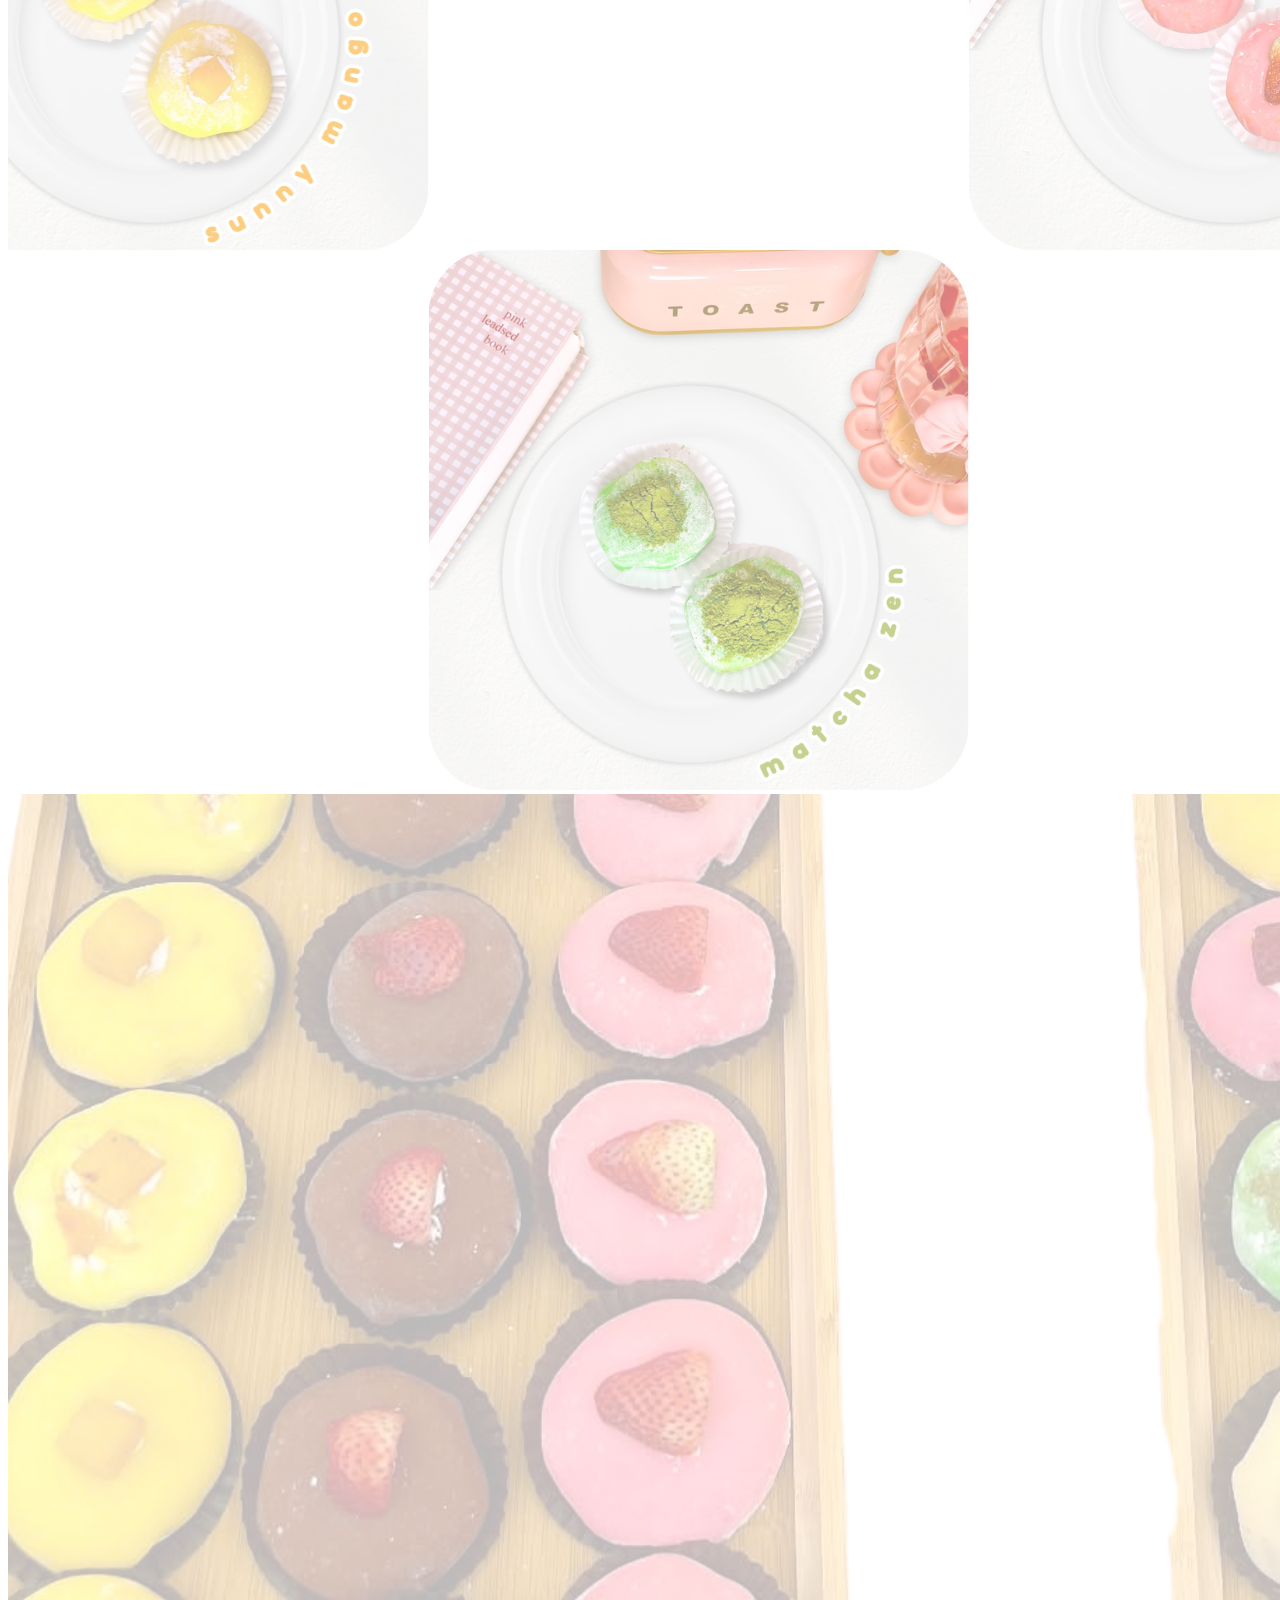
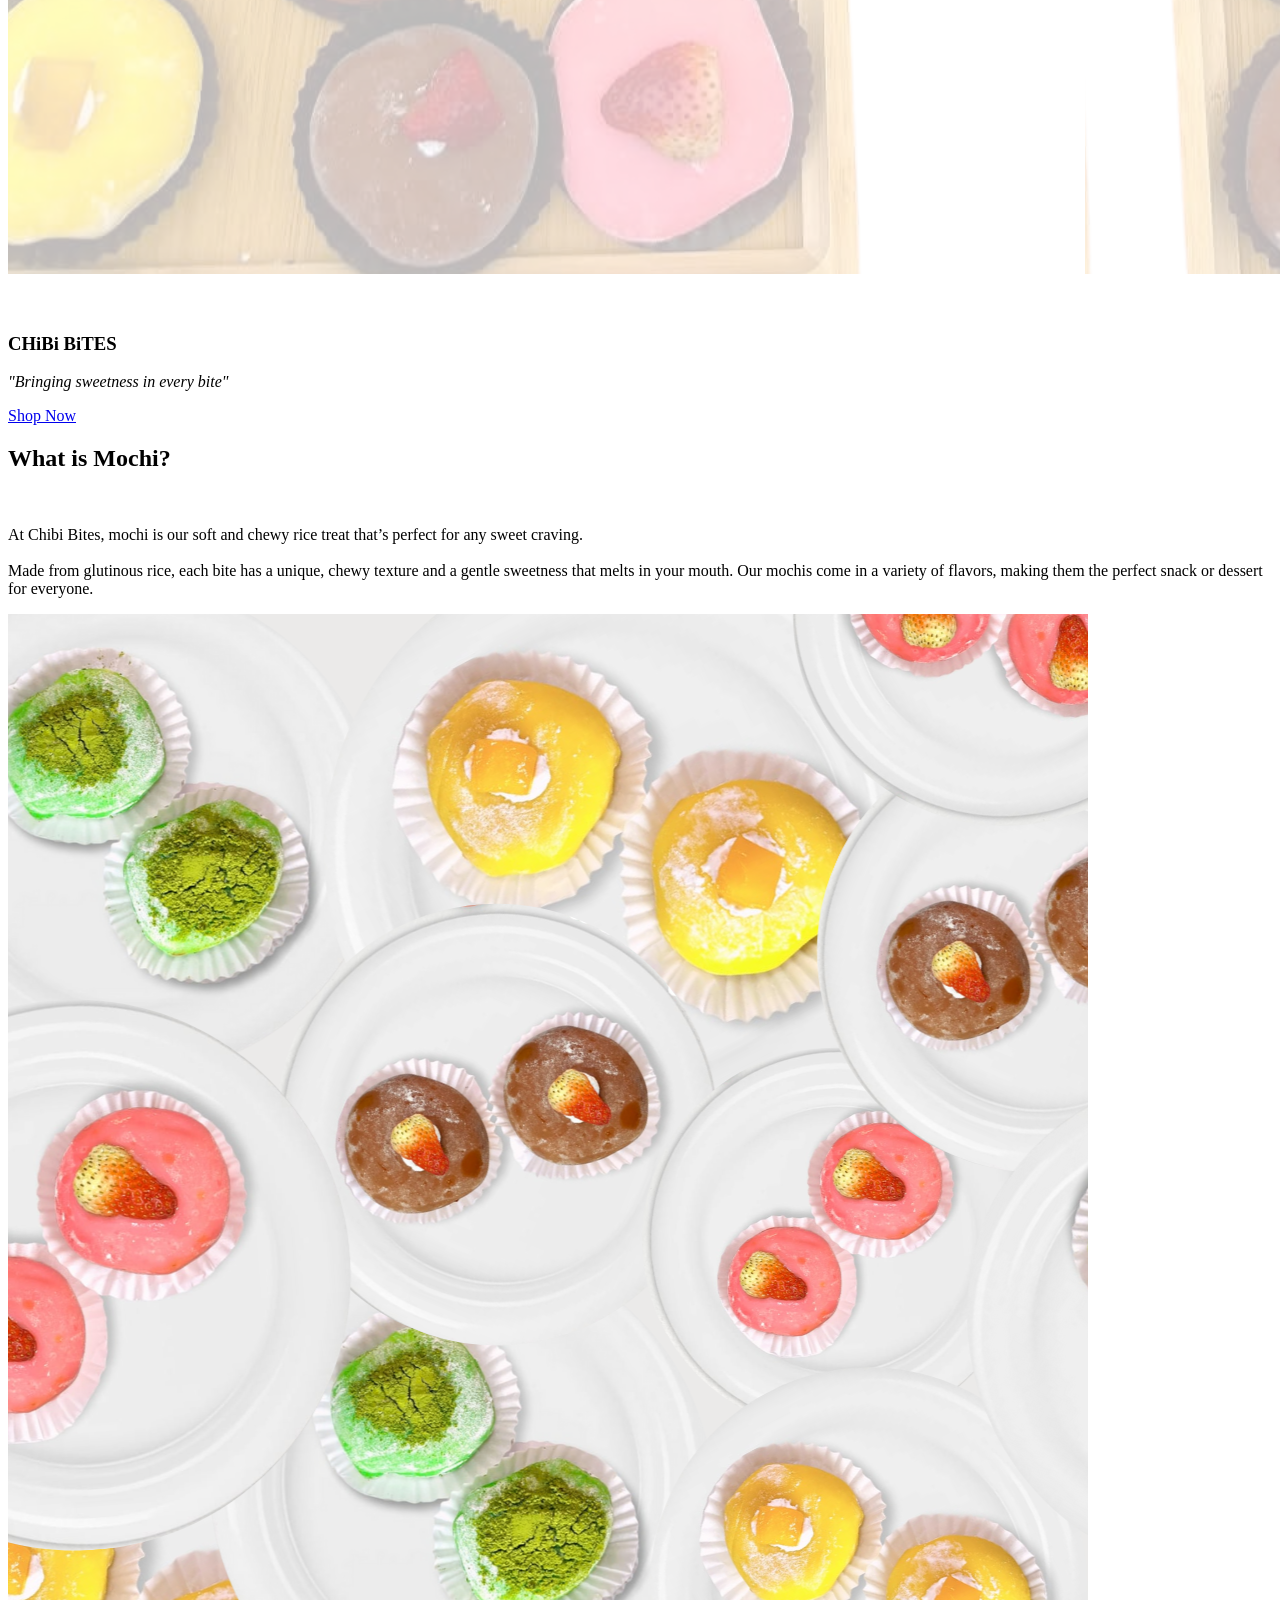
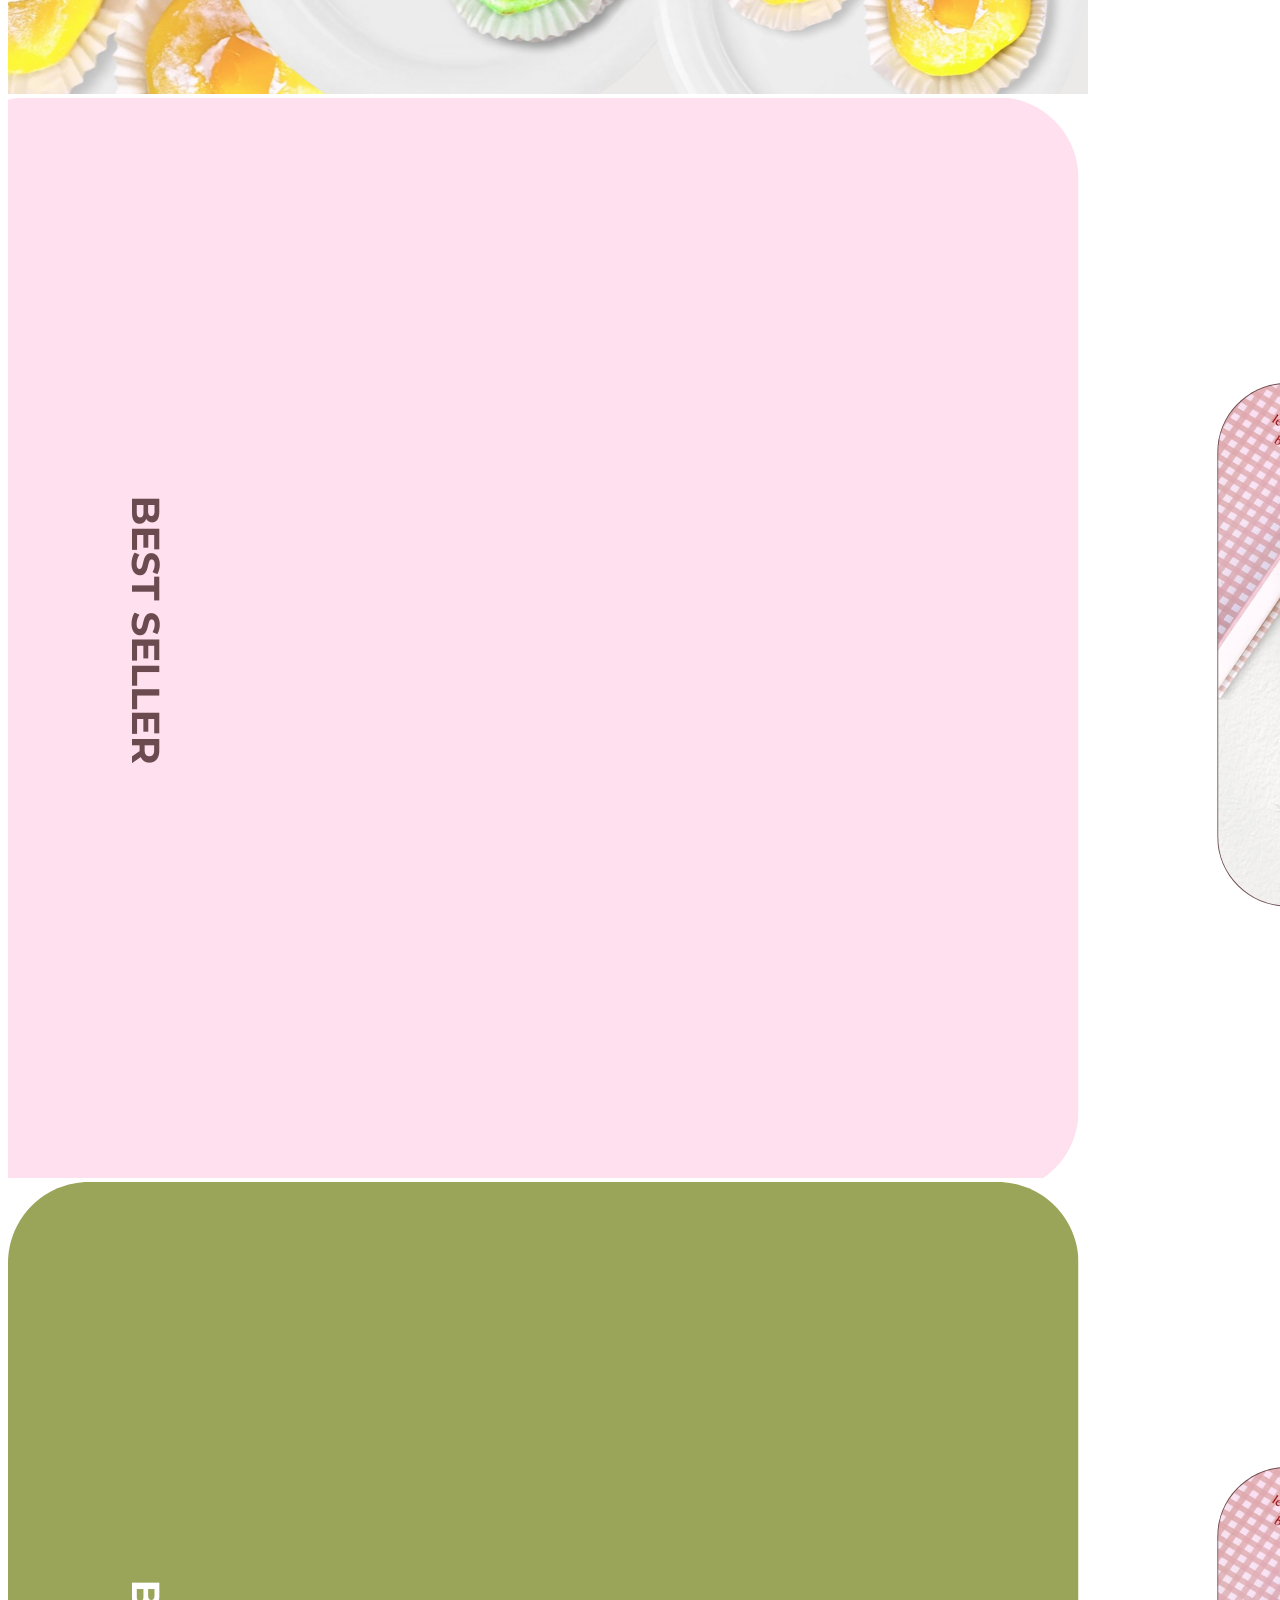
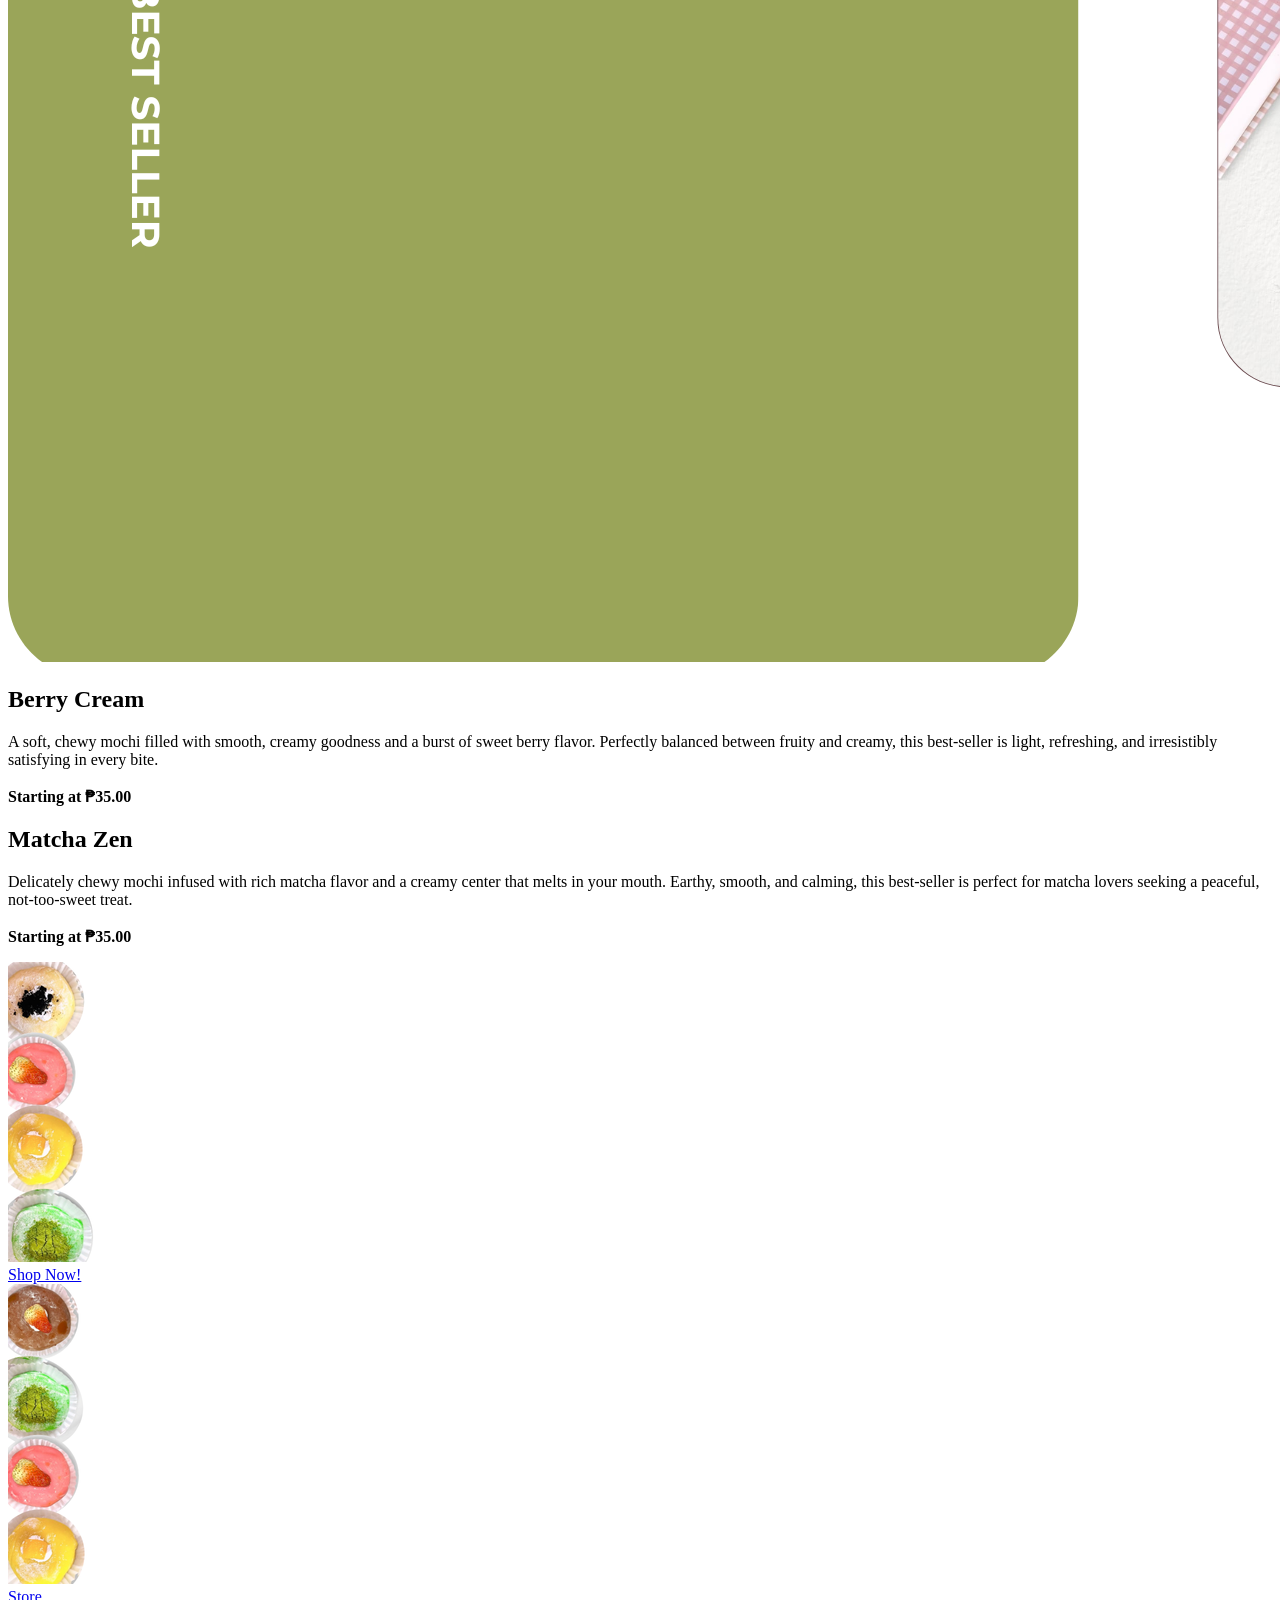
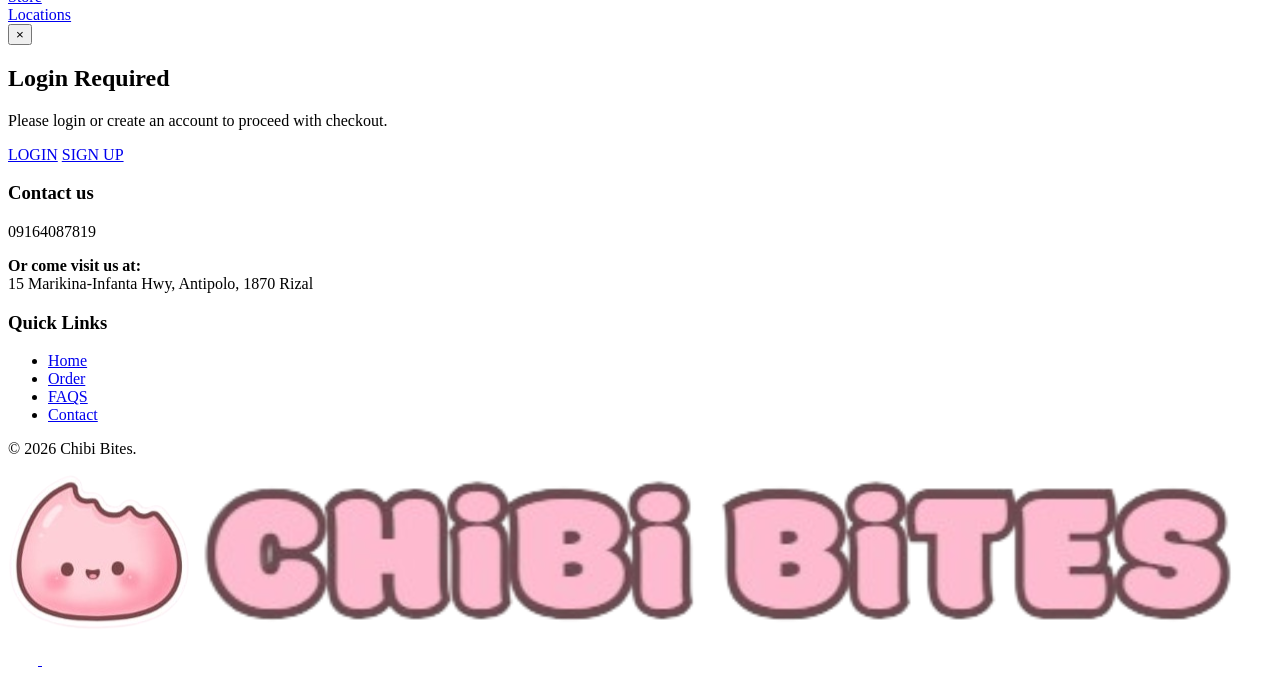
==== commit 3bbf636c: "Resolve merge conflict by incorporating both suggestions" ====
--- a/index.html
+++ b/index.html
@@ -7,7 +7,7 @@
 	<meta name="viewport" content="width=device-width, initial-scale=1.0">
 	<link href="https://fonts.googleapis.com/css2?family=Montserrat:ital,wght@0,100..900;1,100..900&display=swap" rel="stylesheet">
 	<link href="https://fonts.googleapis.com/css2?family=Coiny&display=swap" rel="stylesheet">
-	<link rel="stylesheet" href="style.css">
+	<link rel="stylesheet" href="style.css?v=2">
 
 </head>
 
@@ -44,7 +44,7 @@
 	<div class="nav-right">
     <ul class="nav-links">
         <li><a href="index.html">Home</a></li>
-        <li><a href="shop.html">Shop</a></li>
+        <li><a href="shop.php">Shop</a></li>
         <li><a href="faqs.html">FAQs</a></li>
         <li><a href="contact.html">Contact</a></li>
     </ul>
@@ -184,7 +184,7 @@
             <h3>Quick Links</h3>
             <ul class="footer-links">
                 <li><a href="index.html">Home</a></li>
-                <li><a href="shop.html">Order</a></li>
+                <li><a href="shop.php">Order</a></li>
                 <li><a href="faqs.html">FAQS</a></li>
                 <li><a href="contact.html">Contact</a></li>
             </ul>
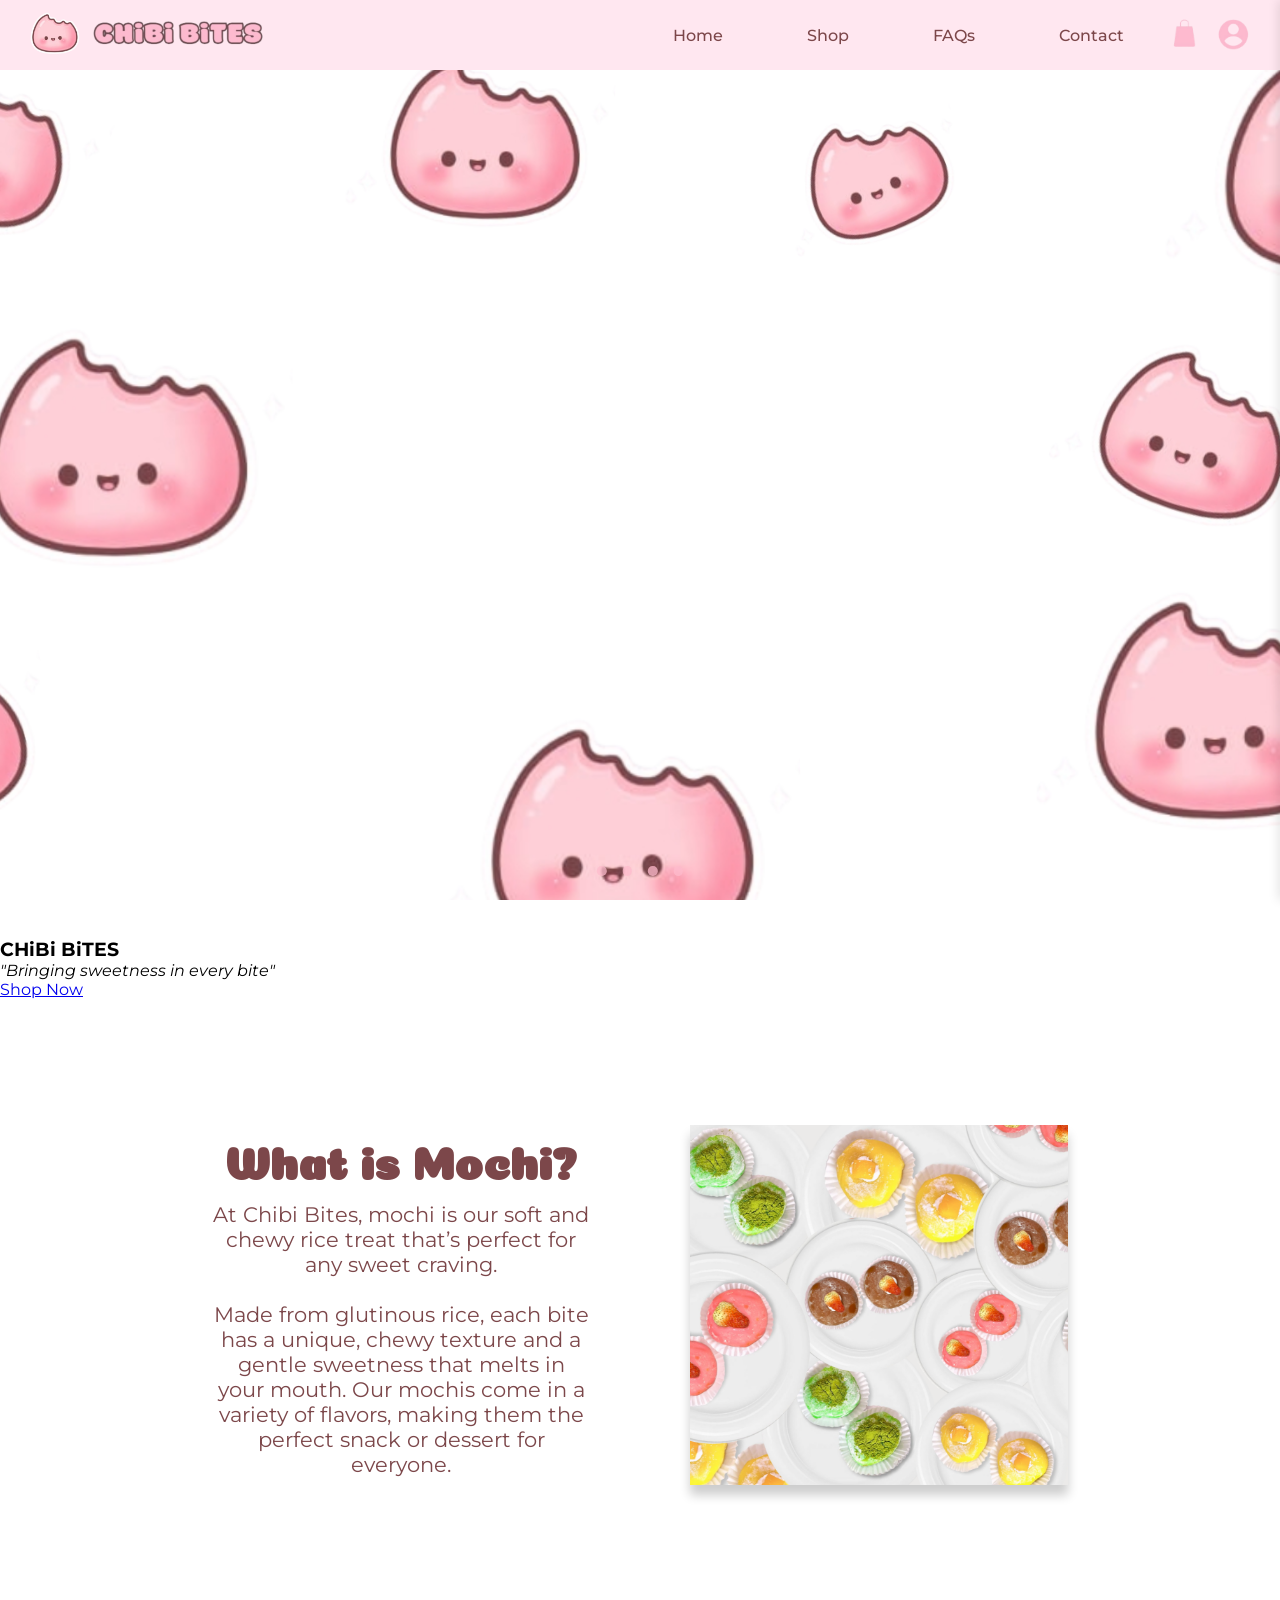
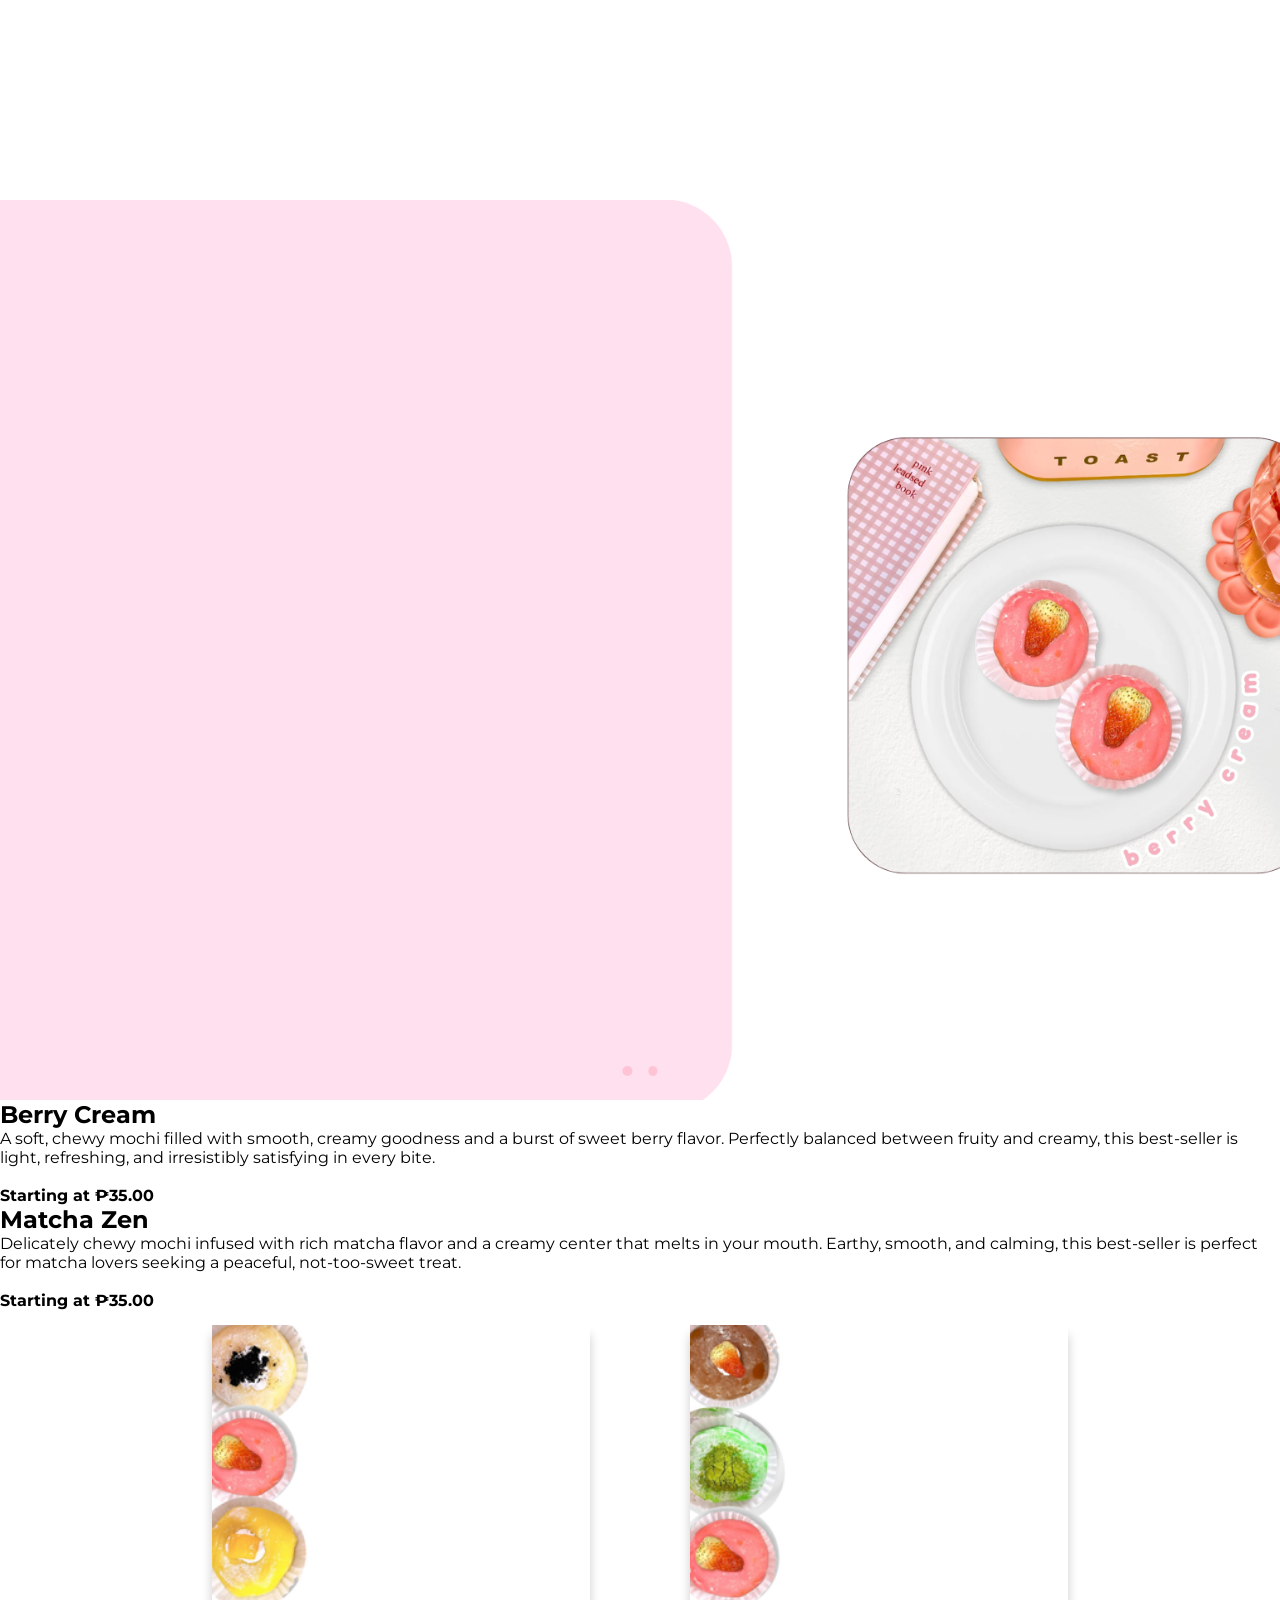
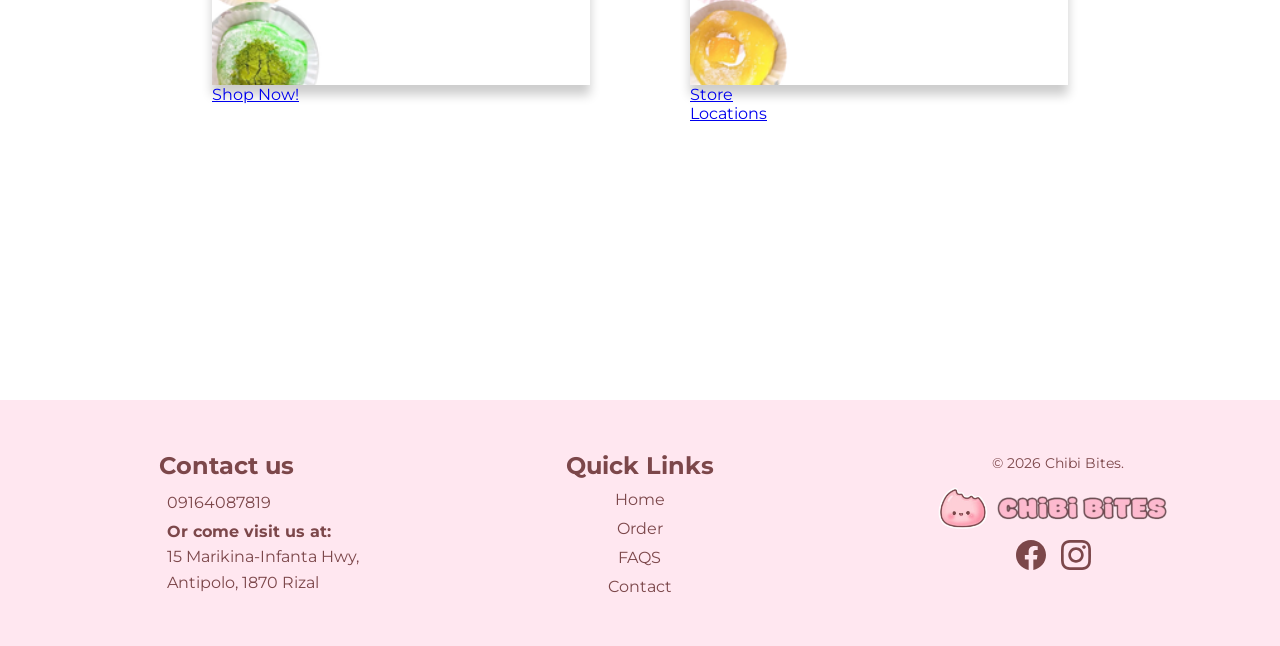
==== commit dc327837: "re" ====
--- a/index.html
+++ b/index.html
@@ -29,7 +29,7 @@
 				<span>Total</span>
 				<span class="cart-total-amount" id="cartTotal">₱0.00</span>
 			</div>
-			<button class="checkout-btn">CHECKOUT</button>
+			<button class="checkout-btn" onclick=checkUserAuthentication()>CHECKOUT</button>
 		</div>
 	</div>
 	
@@ -213,6 +213,8 @@
     </div>
 </footer>
 
+
+<!-- <script src="checkout.js"></script> -->
 <script src="script.js"></script>
 	
 </body>
--- a/style.css
+++ b/style.css
@@ -0,0 +1,1435 @@
+/* Updated Color Palette based on brand guidelines */
+:root {
+    --primary-brown: #7C474A;
+    --primary-pink: #FEBBCC;
+    --light-pink: #FFE7F0;
+    --accent-green: #9aa559;
+    --cream: #f5f5dc;
+    --white: #ffffff;
+    --text-brown: #7C474A;
+}
+
+body {
+    display: flex;
+    flex-direction: column;
+    min-height: 100vh;
+    margin: 0;
+    font-family: Montserrat;
+}
+
+main { 
+    flex: 1;
+}
+
+.reveal {
+    opacity: 0;
+    transform: translateY(50px);
+    transition: all 0.8s;
+}
+
+.reveal.active {
+    opacity: 1;
+    transform: translateY(0);
+}
+
+/* NAVBAR */
+.navbar {
+    background-color: var(--light-pink);
+    padding: 15px 30px;
+    display: flex;
+    justify-content: space-between;
+    align-items: center;
+    position: fixed;
+    top: 0;
+    left: 0;
+    width: 100%;
+    height: 70px;          
+    z-index: 1000;
+}
+
+.nav-links a:hover {
+    background-color: var(--primary-pink);
+    color: var(--primary-brown);
+    margin: 0px;
+}
+
+.nav-right {
+    display: flex;
+    align-items: center;
+    gap: 25px;
+}
+
+.brand {
+    display: flex;
+    align-items: center;
+    gap: 12px;
+}
+
+.logo-img {
+    height: 43px;
+    width: auto;
+}
+
+.title-img {
+    height: 25px;
+    width: auto;
+}
+
+.nav-links {
+    list-style: none;
+    display: flex;
+    gap: 40px;
+    margin: 0;
+    padding: 0;
+    color: var(--primary-brown);
+}
+
+.nav-links li a {
+    text-decoration: none;
+    color: var(--primary-brown);
+    font-weight: 500;
+    padding: 22px;
+}
+
+.nav-icons {
+    display: flex;
+    gap: 18px;
+}
+
+.icon {
+    height: 33px;
+    width: auto;
+    cursor: pointer;
+}
+
+* {
+    margin: 0;
+    padding: 0;
+    box-sizing: border-box;
+}
+
+/* SECTIONS */
+.section {
+    height: 100vh;
+    width: 100%;
+}
+
+.section-1 { background: white; }
+.section-2 { background: white; }
+.section-3 { background: var(--light-pink); }
+.section-4 { background: white; }
+
+/* SLIDER */
+.container {
+    height: 100%;
+    width: 100%;
+}
+
+.slider-wrapper {
+    position: relative;
+    height: 100%;
+    width: 100%;
+    margin: 0;
+}
+
+.slider {
+    display: flex;
+    height: 100%;
+    width: 100%;
+    overflow-x: auto;
+    scroll-snap-type: x mandatory;
+    scroll-behavior: smooth;
+}
+
+.slider img {
+    flex: 0 0 100%;
+    height: 100%;
+    width: 100%;
+    object-fit: cover;
+    scroll-snap-align: start;
+}
+
+.slider-nav {
+    display: flex;
+    column-gap: 1rem;
+    position: absolute;
+    bottom: 1.5rem;
+    left: 50%;
+    transform: translateX(-50%);
+    z-index: 1;
+}
+
+.slider-nav a {
+    width: 0.6rem;
+    height: 0.6rem;
+    border-radius: 50%;
+    background-color: var(--primary-pink);
+    opacity: 0.75;
+    transition: opacity 250ms ease;
+}
+
+.slider-nav a:hover {
+    opacity: 1;
+}
+
+/* CENTER DIVS */
+.center-div {
+    width: 70%;                 
+    max-width: 1200px;
+    height: 90%;                
+    margin: 0 auto;              
+    display: flex;               
+    gap: 60px;                   
+    align-items: center;         
+    justify-content: center;
+}
+
+.left-div, .right-div {
+    flex: 1;                        
+    padding: 20px;
+    height: 400px;
+    justify-content: center;
+    align-content: center;
+}
+
+@media (max-width: 768px) {
+    .center-div {
+        flex-direction: column;
+        height: auto;
+    }
+    .left-div, .right-div {
+        width: 100%;
+    }
+}
+
+.left-div h1 {
+    font-family: coiny;
+    color: var(--primary-brown);
+    text-align: center;
+    font-size: 45px;
+}
+
+.left-div p {
+    color: var(--primary-brown);
+    text-align: center;
+    font-size: 21px;
+}
+
+.right-div {
+    flex: 1;              
+    overflow: visible;      
+    border-radius: 10px;  
+}
+
+.right-img {
+    width: 100%;
+    height: 100%;
+    object-fit: cover;    
+    display: block;
+    transition: transform 0.3s;
+    box-shadow: 0 10px 10px rgba(0,0,0,0.2);
+}
+
+.right-img:hover {
+    transform: scale(1.05);
+}
+
+/* FOOTER */
+.site-footer {
+    background-color: var(--light-pink);
+    color: var(--primary-brown);
+    padding: 40px 60px;
+}
+
+.footer-container {
+    display: flex;
+    justify-content: space-between;
+    align-items: flex-start;
+    max-width: 1200px;
+    margin: 0 auto;
+    gap: 80px;
+}
+
+.footer-column {
+    flex: 1;
+}
+
+.footer-column h3 {
+    font-family: 'Montserrat';
+    margin-top: 11px;
+    font-size: 24px;
+    margin-bottom: 10px;
+    font-weight: bold;
+    text-align: center;
+    color: var(--primary-brown);
+}
+
+.footer-column p {
+    font-size: 16px;
+    line-height: 1.6;
+    margin: 3px 0;
+    margin-left: 107px;
+    color: var(--primary-brown);
+}
+
+.footer-links {
+    list-style: none;
+    padding: 0;
+    margin: 0;
+    text-align: center;
+}
+
+.footer-links li {
+    margin: 10px 0;
+}
+
+.footer-links a {
+    color: var(--primary-brown);
+    text-decoration: none;
+    font-size: 16px;
+    transition: color 0.3s ease;
+}
+
+.footer-links a:hover {
+    color: var(--light-pink);
+}
+
+.footer-logo-column {
+    display: flex;
+    flex-direction: column;
+    align-items: center;
+    gap: 10px;
+}
+
+.footer-logo-column p {
+    font-size: 14px;
+    margin-top: 12px;
+    margin-left: 10px;
+    color: var(--primary-brown);
+}
+
+.footer-logos {
+    display: flex;
+    align-items: center;
+    gap: 8px;
+}
+
+.footer-logo-circle {
+    height: 43px;
+    width: auto;
+}
+
+.footer-logo-text {
+    height: 25px;
+    width: auto;
+}
+
+.social-icons {
+    display: flex;
+    gap: 15px;
+}
+
+.social-icons a {
+    display: block;
+    transition: transform 0.3s ease;
+}
+
+.social-icons a:hover {
+    transform: scale(1.1);
+}
+
+.social-icons svg {
+    fill: var(--primary-brown);
+}
+
+@media (max-width: 768px) {
+    .footer-container {
+        flex-direction: column;
+        gap: 30px;
+    }
+    
+    .footer-logo-column {
+        align-items: flex-start;
+    }
+}
+
+/* SHOP SECTION */
+.product-container {
+    display: flex;
+    padding: 10px;
+    justify-content: center; 
+    align-items: center;
+    gap: 50px; 
+    margin-bottom: 30px;
+    width: fit-content;     
+    margin: 0 auto;
+    padding-bottom: 30px;
+}
+
+.shop-container {
+    display: flex;
+    flex-direction: column;
+    justify-content: flex-start;
+    align-items: flex-start;   
+    gap: 0px;
+    max-height: 350px;
+    overflow-y: auto;
+    padding: 0px 30px;
+    margin: 20px auto 180px auto;
+    max-width: 1400px;
+}
+
+.product-column {
+    display: flex;
+    flex-direction: row;
+    align-items: center;
+    gap: 10px;
+}
+
+.product-column img {
+    width: 190px;
+    height: 150px;
+    object-fit: cover;
+    object-position: bottom;
+    box-shadow: 0 4px 8px rgba(0,0,0,0.2);
+    margin-top: 3px;
+}
+
+.product-card {
+    margin-top: 0px;
+    padding: 15px;
+    width: 230px;
+    height: 310px;
+    text-align: center;
+    line-height: 1.4;
+    border-radius: 20px;
+    box-shadow: 0 4px 8px rgba(0,0,0,0.2);
+    border: 1px solid var(--primary-brown);
+    flex-direction: column;   
+    align-items: center;
+    gap: 20px;                 
+    font-size: 15px;
+    transition: transform 0.3s;
+    box-shadow: 0 5px 10px rgba(0,0,0,0.2);
+}
+
+.product-card:hover {
+    transform: scale(1.05);
+}
+
+.sectionshop {
+    width: 100%;
+    min-height: 100vh;
+    display: flex;
+    flex-direction: column;
+    justify-content: center;
+    color: black;
+    text-align: center;
+    padding-top: 130px;
+    padding-bottom: 50px;
+}
+
+.sectionshop h1 {
+    font-family: coiny;
+    color: var(--primary-brown);
+    text-align: center;
+    font-size: 45px;
+    opacity: 0;
+    animation: fadeIn 0.5s ease forwards;
+    animation-delay: 0.1s; 
+}
+
+.mixmatch {
+    margin-top: 10px;
+    background-color: var(--primary-pink);
+    padding: 9px;
+    margin-bottom: 15px;
+    opacity: 0;
+    animation: fadeIn 0.5s ease forwards;
+    animation-delay: 0.1s; 
+}
+
+@keyframes fadeIn {
+    from {
+        opacity: 0;
+        transform: translateY(-20px);
+    }
+    to {
+        opacity: 1;
+        transform: translateY(0);
+    }
+}
+
+.mixmatch p {
+    font-family: "Montserrat";
+    color: var(--primary-brown);
+    text-align: center;
+    font-size: 18px;
+}
+
+.product-card h1 {
+    margin-top: 10px;
+    font-family: coiny;
+    color: var(--primary-brown);
+    text-align: center;
+    font-size: 25px;
+}
+
+button {
+    background-color: var(--primary-pink);
+    margin-top: 10px;
+    text-align: center;
+    font-size: 15px;
+    font-family: "Montserrat";
+    font-weight: 500;
+    width: 200px;
+    color: var(--primary-brown);
+    border-radius: 50px;
+    border: 2px solid var(--primary-pink);
+    padding: 6px;
+}
+
+button:hover {
+    border: 2px solid var(--primary-brown);
+    background-color: white;
+    color: var(--primary-brown);
+}
+
+/* MODAL */
+.modal {
+    display: none;
+    position: fixed;
+    z-index: 2000;
+    left: 0;
+    top: 0;
+    width: 100%;
+    height: 100%;
+    background-color: rgba(0, 0, 0, 0.6);
+    animation: fadeIn 0.3s ease;
+}
+
+.modal.active {
+    display: flex;
+    justify-content: center;
+    align-items: center;
+}
+
+.modal-content {
+    background-color: white;
+    padding: 40px;
+    border-radius: 20px;
+    max-width: 600px;
+    width: 90%;
+    position: relative;
+    box-shadow: 0 10px 30px rgba(0, 0, 0, 0.463);
+    animation: slideUp 0.3s ease;
+}
+
+.close-btn {
+    position: absolute;
+    top: 15px;
+    right: 20px;
+    font-size: 35px;
+    font-weight: bold;
+    color: var(--primary-brown);
+    cursor: pointer;
+    background: none;
+    border: none;
+    width: auto;
+    padding: 0;
+    margin: 0;
+}
+
+.close-btn:hover {
+    color: var(--primary-pink);
+    background: none;
+}
+
+.modal-product-img {
+    width: 100%;
+    max-width: 300px;
+    height: 280px;
+    object-fit: cover;
+    object-position: bottom;
+    border-radius: 15px;
+    margin: 20px auto;
+    display: block;
+    box-shadow: 0 4px 8px rgba(0,0,0,0.2);
+}
+
+.modal h2 {
+    font-family: coiny;
+    color: var(--primary-brown);
+    font-size: 32px;
+    margin: 10px 0;
+}
+
+.modal-price {
+    font-size: 24px;
+    color: var(--primary-pink);
+    font-weight: 600;
+    margin: 15px 0;
+    text-align: center;
+}
+
+.modal-description {
+    color: var(--primary-brown);
+    font-size: 16px;
+    line-height: 1.6;
+    margin: 20px 0;
+    text-align: left;
+}
+
+.quantity-selector {
+    display: flex;
+    align-items: center;
+    justify-content: center;
+    gap: 20px;
+    margin: 25px 0;
+}
+
+.quantity-btn {
+    width: 40px;
+    height: 40px;
+    border-radius: 50%;
+    background-color: var(--primary-brown);
+    color: white;
+    border: none;
+    font-size: 20px;
+    cursor: pointer;
+    display: flex;
+    align-items: center;
+    justify-content: center;
+    transition: background-color 0.3s ease;
+}
+
+.quantity-btn:hover {
+    background-color: var(--primary-pink);
+    color: var(--primary-brown);
+}
+
+.quantity-display {
+    font-size: 24px;
+    font-weight: 600;
+    color: var(--primary-brown);
+    min-width: 50px;
+    text-align: center;
+}
+
+.add-to-cart-btn {
+    width: 100%;
+    max-width: 300px;
+    padding: 15px;
+    font-size: 18px;
+    margin: 20px auto 0;
+    display: block;
+}
+
+@keyframes slideUp {
+    from { 
+        transform: translateY(50px);
+        opacity: 0;
+    }
+    to { 
+        transform: translateY(0);
+        opacity: 1;
+    }
+}
+
+/* CONTACT */
+.contact-container {
+    display: flex;
+    gap: 50px;
+    padding: 150px 100px;
+    max-width: 1200px;
+    margin: 30px auto;
+    align-items: flex-start;
+}
+
+.contact-box {
+    flex: 1;
+    background-color: var(--light-pink);
+    margin-top: 20px;
+    padding: 60px 50px;
+    border-radius: 0px;
+}
+
+.contact-box h2 {
+    font-family: 'Coiny', cursive;
+    font-size: 45px;
+    color: var(--primary-brown);
+    margin: 0 0 22px 0;
+    line-height: 1.1;
+    text-align: center;
+}
+
+.contact-intro {
+    font-family: 'Montserrat', sans-serif;
+    font-size: 18px;
+    color: var(--primary-brown);
+    margin-bottom: 20px;
+    margin-left: 75px;
+}
+
+.contact-details {
+    font-family: 'Montserrat', sans-serif;
+    font-size: 18px;
+    color: var(--primary-brown);
+    margin-bottom: 20px;
+    font-weight: 500;
+    margin-left: 75px;
+}
+
+.social-links {
+    display: flex;
+    flex-direction: column;
+    gap: 20px;
+    margin-left: 75px;
+    margin-bottom: 20px;
+}
+
+.social-item {
+    display: flex;
+    align-items: center;
+    gap: 15px;
+}
+
+.social-item span {
+    font-family: 'Montserrat', sans-serif;
+    font-size: 18px;
+    color: var(--primary-brown);
+}
+
+.social-item svg {
+    fill: var(--primary-brown);
+}
+
+.fb-link {
+    font-family: 'Montserrat', sans-serif;
+    font-size: 18px;
+    color: var(--primary-brown);
+    text-decoration: underline;
+    font-weight: 500;
+}
+
+.location-box {
+    flex: 1;
+    display: flex;
+    flex-direction: column;
+    justify-content: flex-start;
+    gap: 5px;
+}
+
+.location-box h2 {
+    font-family: 'Coiny', cursive;
+    font-size: 45px;
+    color: var(--primary-brown);
+    margin-top: 75px;
+    line-height: 1.1;
+}
+
+.location-text {
+    font-family: 'Montserrat', sans-serif;
+    font-size: 16px;
+    color: var(--primary-brown);
+    margin-bottom: 8px;
+    margin-top: 20px;
+}
+
+.location-address {
+    font-family: 'Montserrat', sans-serif;
+    font-size: 16px;
+    color: var(--primary-brown);
+    margin-bottom: 10px;
+    display: flex;
+    align-items: center;
+}
+
+.location-address svg {
+    fill: var(--primary-pink);
+}
+
+.map-container {
+    width: 100%;
+    max-width: 400px;
+    height: 100px;
+    margin-top: 10px;
+}
+
+.map-placeholder {
+    width: 100%;
+    height: auto;
+    display: block;
+}
+
+@media (max-width: 968px) {
+    .contact-container {
+        flex-direction: column;
+        padding: 40px 30px;
+    }
+}
+
+/* CART */
+.cart-badge {
+    position: absolute;
+    top: -8px;
+    right: -8px;
+    background-color: var(--primary-pink);
+    color: var(--primary-brown);
+    border-radius: 50%;
+    width: 20px;
+    height: 20px;
+    display: flex;
+    align-items: center;
+    justify-content: center;
+    font-size: 12px;
+    font-weight: bold;
+    font-family: 'Montserrat', sans-serif;
+}
+
+.cart-sidebar {
+    position: fixed;
+    right: -450px;
+    top: 0;
+    width: 450px;
+    height: 100vh;
+    background: white;
+    box-shadow: -2px 0 10px rgba(0,0,0,0.1);
+    transition: right 0.3s ease;
+    z-index: 10000;
+    display: flex;
+    flex-direction: column;
+}
+
+.cart-sidebar.active {
+    right: 0;
+}
+
+.cart-header {
+    background: #fff;
+    padding: 20px 30px;
+    display: flex;
+    justify-content: space-between;
+    align-items: center;
+    border-bottom: 1px solid #e0e0e0;
+}
+
+.cart-header h2 {
+    color: var(--primary-brown);
+    font-family: 'Coiny', cursive;
+    font-size: 32px;
+    margin: 0;
+}
+
+.cart-close {
+    background: none;
+    border: none;
+    font-size: 40px;
+    color: var(--primary-brown);
+    cursor: pointer;
+    padding: 0;
+    line-height: 1;
+    width: 40px;
+    height: 40px;
+}
+
+.cart-close:hover {
+    color: white;
+    background-color: var(--primary-pink);
+}
+
+.cart-items {
+    flex: 1;
+    overflow-y: auto;
+    padding: 20px 30px;
+}
+
+.cart-item {
+    background: white;
+    border-radius: 15px;
+    padding: 15px;
+    margin-bottom: 15px;
+    display: flex;
+    align-items: center;
+    gap: 15px;
+    border: 1px solid #e0e0e0;
+}
+
+.cart-item-img {
+    width: 60px;
+    height: 60px;
+    object-fit: cover;
+    border-radius: 10px;
+    flex-shrink: 0;
+}
+
+.cart-item-info {
+    flex: 1;
+}
+
+.cart-item-name {
+    font-family: 'Montserrat', sans-serif;
+    font-weight: 600;
+    color: var(--primary-brown);
+    margin-bottom: 5px;
+    font-size: 16px;
+}
+
+.cart-item-price {
+    font-family: 'Montserrat', sans-serif;
+    color: gray;
+    font-weight: 500;
+    font-size: 14px;
+}
+
+.cart-item-controls {
+    display: flex;
+    align-items: center;
+    gap: 10px;
+}
+
+.cart-qty-btn {
+    width: 28px;
+    height: 28px;
+    border-radius: 50%;
+    border: 1.5px solid #d0d0d0;
+    background: white;
+    color: var(--primary-brown);
+    font-size: 18px;
+    cursor: pointer;
+    display: flex;
+    align-items: center;
+    justify-content: center;
+    transition: all 0.2s;
+    padding: 0;
+}
+
+.cart-qty-btn:hover {
+    border-color: var(--primary-pink);
+    background: var(--primary-pink);
+    color: var(--primary-brown);
+}
+
+.cart-qty {
+    font-family: 'Montserrat', sans-serif;
+    font-weight: 600;
+    color: var(--primary-brown);
+    min-width: 25px;
+    text-align: center;
+    font-size: 16px;
+}
+
+.cart-remove {
+    background: none;
+    border: none;
+    color: var(--primary-brown);
+    font-size: 32px;
+    cursor: pointer;
+    padding: 0;
+    margin-left: 5px;
+    transition: color 0.2s;
+    width: 32px;   
+    height: 32px;
+    line-height: 1;
+}
+
+.cart-remove:hover {
+    color: #ff4444;
+    background: none;
+}
+
+.cart-footer {
+    background: white;
+    padding: 20px 30px;
+    border-top: 1px solid #e0e0e0;
+}
+
+.cart-total {
+    display: flex;
+    justify-content: space-between;
+    margin-bottom: 20px;
+    font-family: 'Montserrat', sans-serif;
+    font-size: 18px;
+    font-weight: 600;
+    color: var(--primary-brown);
+}
+
+.cart-total-amount {
+    color: var(--primary-brown);
+    font-size: 20px;
+    font-weight: 700;
+}
+
+.checkout-btn {
+    width: 100%;
+    padding: 15px;
+    background: var(--primary-pink);
+    border: none;
+    border-radius: 25px;
+    color: var(--primary-brown);
+    font-family: 'Montserrat', sans-serif;
+    font-weight: 600;
+    font-size: 16px;
+    cursor: pointer;
+    transition: background 0.3s;
+    text-transform: uppercase;
+}
+
+.checkout-btn:hover {
+    background: white;
+    color: var(--primary-brown);
+    border: 2px solid var(--primary-brown);
+}
+
+.cart-empty {
+    text-align: center;
+    padding: 40px 20px;
+    color: var(--primary-brown);
+    font-family: 'Montserrat', sans-serif;
+    font-size: 16px;
+}
+
+.cart-overlay {
+    position: fixed;
+    top: 0;
+    left: 0;
+    width: 100%;
+    height: 100%;
+    background: rgba(0,0,0,0.5);
+    z-index: 9999;
+    display: none;
+}
+
+.cart-overlay.active {
+    display: block;
+}
+
+/* AUTH MODAL */
+.auth-modal {
+    display: none;
+    position: fixed;
+    z-index: 10001;
+    left: 0;
+    top: 0;
+    width: 100%;
+    height: 100%;
+    background-color: rgba(0, 0, 0, 0.6);
+    animation: fadeIn 0.3s ease;
+}
+
+.auth-modal.active {
+    display: flex;
+    justify-content: center;
+    align-items: center;
+}
+
+.auth-modal-content {
+    background-color: white;
+    padding: 50px 40px;
+    border-radius: 20px;
+    max-width: 450px;
+    width: 90%;
+    position: relative;
+    box-shadow: 0 10px 30px rgba(0,0,0,0.3);
+    animation: slideUp 0.3s ease;
+    text-align: center;
+}
+
+.auth-modal-content h2 {
+    font-family: 'Coiny', cursive;
+    color: var(--primary-brown);
+    font-size: 36px;
+    margin-bottom: 15px;
+}
+
+.auth-modal-content p {
+    font-family: 'Montserrat', sans-serif;
+    color: var(--primary-brown);
+    font-size: 16px;
+    margin-bottom: 30px;
+    line-height: 1.6;
+}
+
+.auth-modal-buttons {
+    display: flex;
+    flex-direction: column;
+    gap: 15px;
+}
+
+.auth-btn {
+    width: 100%;
+    padding: 15px;
+    font-size: 16px;
+    font-family: 'Montserrat', sans-serif;
+    font-weight: 600;
+    border-radius: 25px;
+    cursor: pointer;
+    transition: all 0.3s;
+    text-decoration: none;
+    display: block;
+    text-align: center;
+}
+
+.auth-btn-primary {
+    background-color: var(--primary-pink);
+    color: var(--primary-brown);
+    border: 2px solid var(--primary-pink);
+}
+
+.auth-btn-primary:hover {
+    background-color: white;
+    border-color: var(--primary-brown);
+    color: var(--primary-brown);
+}
+
+.auth-btn-secondary {
+    background-color: white;
+    color: var(--primary-brown);
+    border: 2px solid var(--primary-brown);
+}
+
+.auth-btn-secondary:hover {
+    background-color: var(--primary-brown);
+    color: white;
+}
+
+.auth-close-btn {
+    position: absolute;
+    top: 15px;
+    right: 20px;
+    font-size: 35px;
+    font-weight: bold;
+    color: var(--primary-brown);
+    cursor: pointer;
+    background: none;
+    border: none;
+    width: auto;
+    padding: 0;
+    margin: 0;
+}
+
+.auth-close-btn:hover {
+    color: var(--primary-pink);
+}
+
+/* LOGIN/SIGNUP PAGES */
+.auth-page {
+    min-height: 100vh;
+    display: flex;
+    justify-content: center;
+    align-items: center;
+    background: var(--white);
+    padding: 100px 20px 20px;
+}
+
+.auth-container {
+    background: white;
+    padding: 50px 40px;
+    border-radius: 20px;
+    box-shadow: 0 20px 30px rgba(0, 0, 0, 0.241);
+    max-width: 550px;
+    width: 100%;
+    border: 1px solid #e0e0e0;
+}
+
+.auth-container h1 {
+    font-family: 'Coiny', cursive;
+    color: var(--primary-brown);
+    font-size: 42px;
+    text-align: center;
+    margin-bottom: 30px;
+}
+
+.auth-form {
+    display: flex;
+    flex-direction: column;
+    gap: 20px;
+}
+
+.form-group {
+    display: flex;
+    flex-direction: column;
+    gap: 8px;
+}
+
+.form-group label {
+    font-family: 'Montserrat', sans-serif;
+    font-weight: 600;
+    color: var(--primary-brown);
+    font-size: 14px;
+}
+
+.form-group input,
+.form-group select {
+    padding: 15px;
+    border: 2px solid #e0e0e0;
+    border-radius: 10px;
+    font-family: 'Montserrat', sans-serif;
+    font-size: 16px;
+    transition: border-color 0.3s;
+    width: 100%;
+}
+
+.form-group input:focus,
+.form-group select:focus {
+    outline: none;
+    border-color: var(--primary-pink);
+}
+
+.form-group select {
+    background-color: white;
+    cursor: pointer;
+    appearance: none;
+    background-image: url("data:image/svg+xml,%3Csvg xmlns='http://www.w3.org/2000/svg' width='12' height='12' viewBox='0 0 12 12'%3E%3Cpath fill='%237C474A' d='M6 9L1 4h10z'/%3E%3C/svg%3E");
+    background-repeat: no-repeat;
+    background-position: right 15px center;
+    padding-right: 40px;
+}
+
+.form-group select option {
+    padding: 10px;
+}
+
+.form-error {
+    color: #ff4444;
+    font-size: 13px;
+    font-family: 'Montserrat', sans-serif;
+    display: none;
+}
+
+.form-error.active {
+    display: block;
+}
+
+.submit-btn {
+    width: 100%;
+    padding: 15px;
+    background-color: var(--primary-pink);
+    color: var(--primary-brown);
+    border: 2px solid var(--primary-pink);
+    border-radius: 25px;
+    font-family: 'Montserrat', sans-serif;
+    font-weight: 600;
+    font-size: 16px;
+    cursor: pointer;
+    transition: all 0.3s;
+    margin-top: 10px;
+}
+
+.submit-btn:hover {
+    background-color: white;
+    border-color: var(--primary-brown);
+    color: var(--primary-brown);
+}
+
+.auth-divider {
+    text-align: center;
+    margin: 25px 0;
+    position: relative;
+}
+
+.auth-divider::before {
+    content: '';
+    position: absolute;
+    top: 50%;
+    left: 0;
+    right: 0;
+    height: 1px;
+    background: #e0e0e0;
+}
+
+.auth-divider span {
+    background: white;
+    padding: 0 15px;
+    position: relative;
+    font-family: 'Montserrat', sans-serif;
+    color: var(--primary-brown);
+    font-size: 14px;
+}
+
+.auth-switch {
+    text-align: center;
+    font-family: 'Montserrat', sans-serif;
+    color: var(--primary-brown);
+    font-size: 14px;
+}
+
+.auth-switch a {
+    color: var(--primary-pink);
+    text-decoration: none;
+    font-weight: 600;
+}
+
+.auth-switch a:hover {
+    text-decoration: underline;
+}
+
+.password-toggle {
+    position: relative;
+}
+
+.password-toggle-btn {
+    width: auto;
+    position: absolute;
+    right: 15px;
+    top: 50%;
+    transform: translateY(-50%);
+    background: none;
+    margin-top: 0px;
+    border: none;
+    color: var(--primary-brown);
+    cursor: pointer;
+    font-size: 12px;
+    font-family: 'Montserrat', sans-serif;
+    padding: 5px;
+}
+
+.password-toggle-btn:hover {
+    color: var(--primary-pink);
+    background: none;
+    border: 1px solid white;
+}
+
+/* Mobile Responsive */
+@media (max-width: 768px) {
+    .auth-container {
+        padding: 40px 30px;
+    }
+    
+    .auth-container h1 {
+        font-size: 36px;
+    }
+    
+    .cart-sidebar {
+        width: 100%;
+        right: -100%;
+    }
+    
+    .cart-header h2 {
+        font-size: 24px;
+    }
+    
+    .cart-item-img {
+        width: 50px;
+        height: 50px;
+    }
+}
+
+/* History Modal Styling */
+.history-modal-overlay {
+    position: fixed;
+    top: 0;
+    left: 0;
+    width: 100%;
+    height: 100%;
+    display: none;
+    align-items: center;
+    justify-content: center;
+    z-index: 3000;
+    backdrop-filter: blur(4px);
+}
+
+.history-modal-overlay.active {
+    display: flex;
+}
+
+.history-modal-content {
+    background: white;
+    width: 90%;
+    max-width: 700px;
+    max-height: 80vh;
+    border-radius: 25px;
+    overflow: hidden;
+    animation: zoomIn 0.3s ease;
+}
+
+.history-header {
+    background: var(--primary-pink);
+    padding: 20px;
+    color: var(--primary-brown);
+    display: flex;
+    justify-content: center; 
+    align-items: center;
+    position: relative; 
+}
+
+.history-header h2 {
+    font-family: 'Coiny', cursive;
+    margin: 0;
+    font-size: 20px;
+    text-align: center;
+}
+
+.close-history {
+    position: absolute; 
+    right: 20px;      
+    top: 50%;
+    transform: translateY(-50%); 
+    background: none;
+    border: none;
+    font-size: 30px;
+    cursor: pointer;
+    color: var(--primary-brown);
+    line-height: 1;
+}
+
+.history-body {
+    padding: 0 20px 20px 20px;
+    overflow-y: auto;
+    max-height: calc(80vh - 80px);
+}
+
+.history-table {
+    width: 100%;
+    border-collapse: separate; 
+    border-spacing: 0;
+    table-layout: fixed;
+}
+
+.history-table th:nth-child(1), .history-table td:nth-child(1) { width: 15%; } /* ID */
+.history-table th:nth-child(2), .history-table td:nth-child(2) { width: 25%; } /* Date */
+.history-table th:nth-child(3), .history-table td:nth-child(3) { width: 20%; } /* Time */
+.history-table th:nth-child(4), .history-table td:nth-child(4) { width: 20%; } /* Total */
+.history-table th:nth-child(5), .history-table td:nth-child(5) { width: 20%; } /* Status */
+
+.history-table th {
+    position: sticky;
+    top: 0;
+    background: white;
+    z-index: 10;
+    text-align: center;
+    vertical-align: middle;
+    padding: 15px 5px;
+    color: var(--primary-brown);
+    font-family: 'Montserrat', sans-serif;
+    font-weight: 700;
+    font-size: 13px;
+    box-shadow: inset 0 -2px 0 var(--light-pink);
+}
+
+.history-table td {
+    text-align: center;
+    vertical-align: middle;
+    padding: 12px 5px;
+    border-bottom: 1px solid #eee;
+    font-size: 14px;
+    overflow: hidden;
+    text-overflow: ellipsis;
+    white-space: nowrap;
+}
+
+.status-badge {
+    padding: 5px 10px;
+    border-radius: 15px;
+    font-size: 11px;
+    font-weight: bold;
+    text-transform: uppercase;
+}
+
+.status-pending { background: #fff3cd; color: #856404; }
+.status-completed { background: #d4edda; color: #155724; }
+
+@keyframes zoomIn {
+    from { transform: scale(0.9); opacity: 0; }
+    to { transform: scale(1); opacity: 1; }
+}
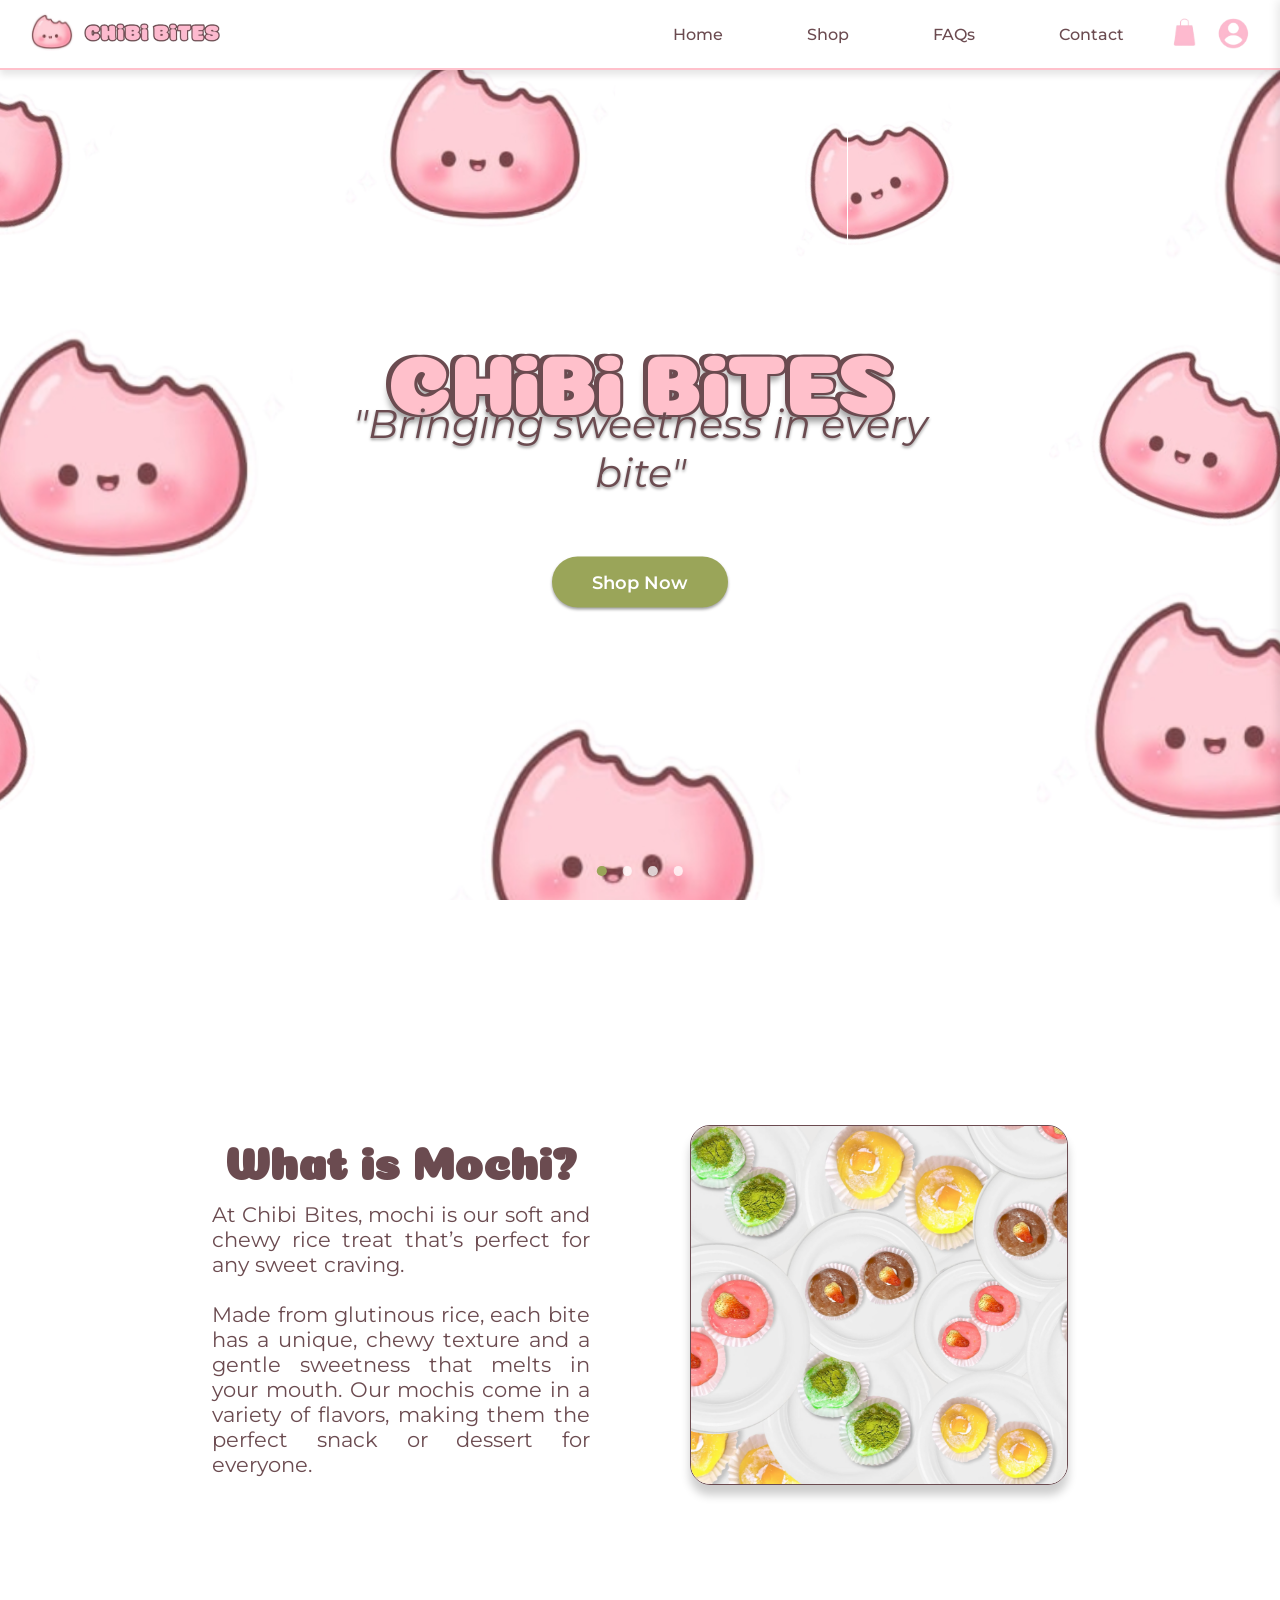
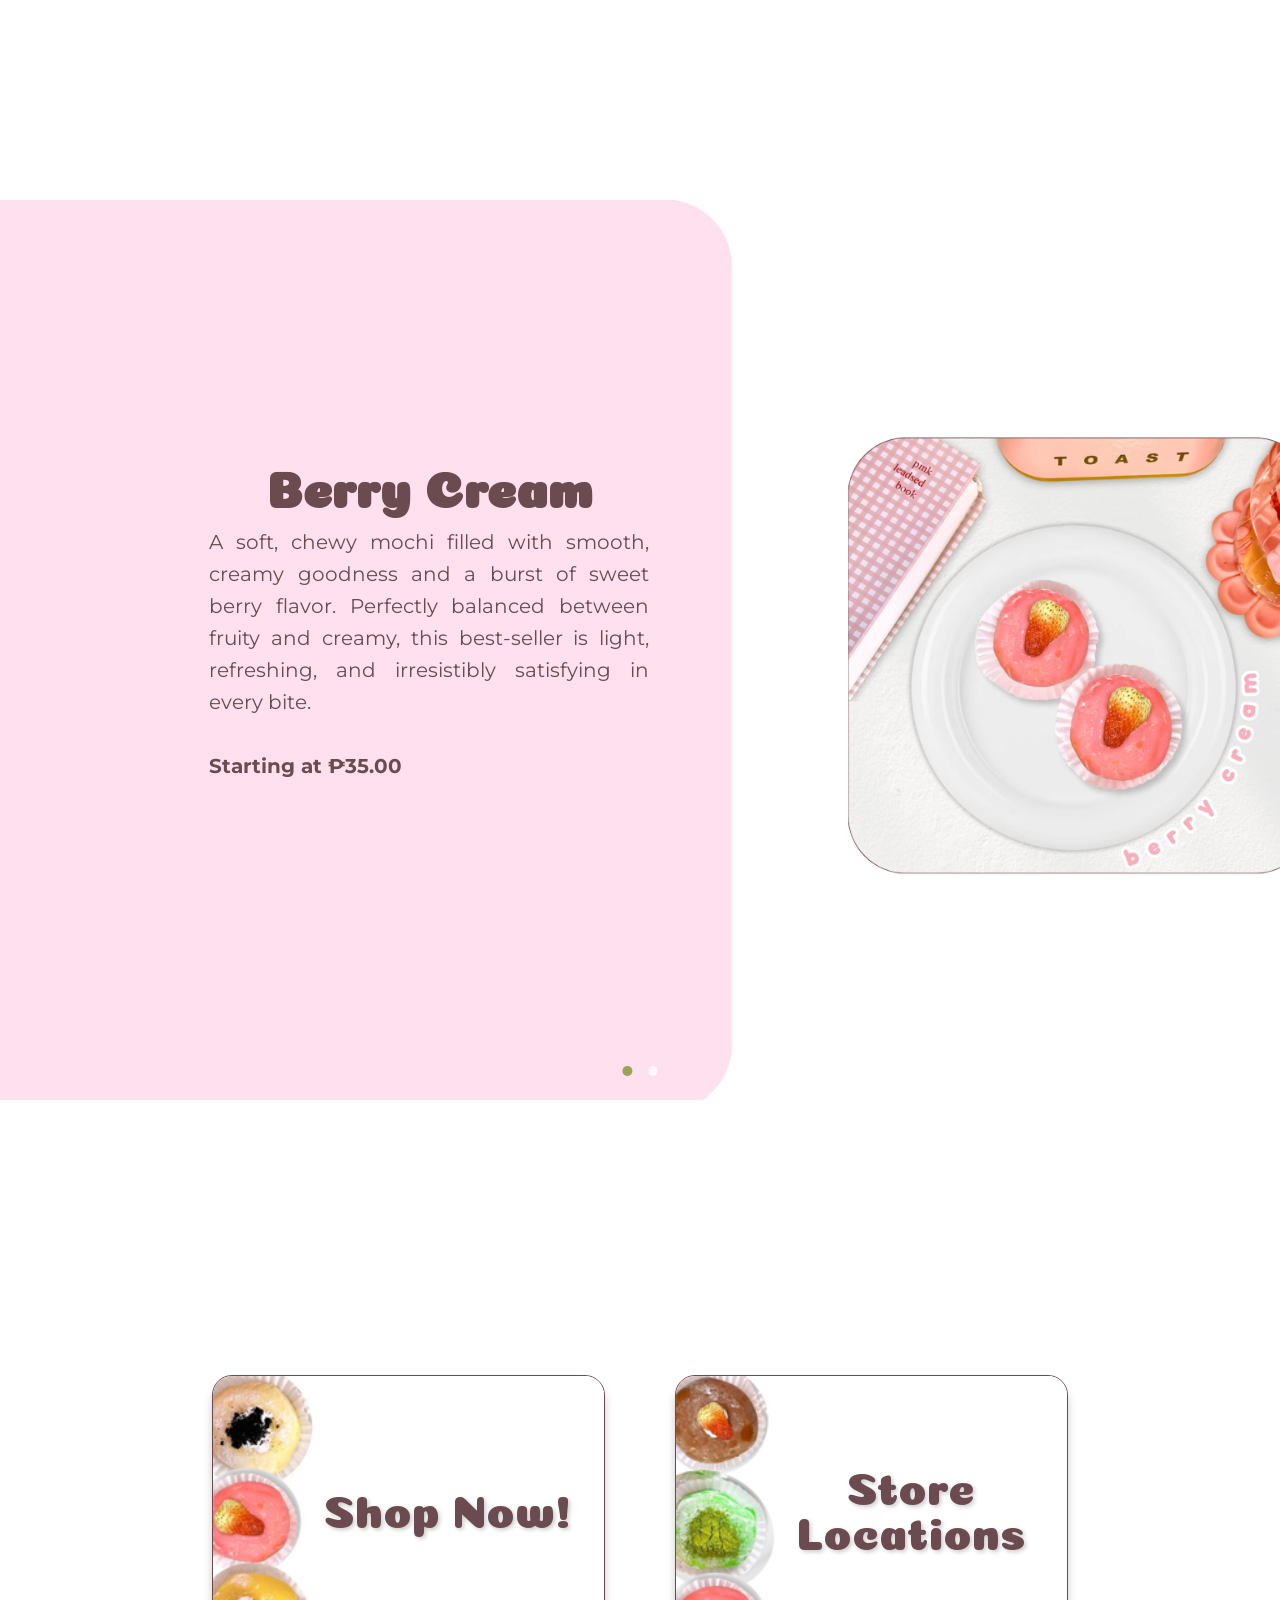
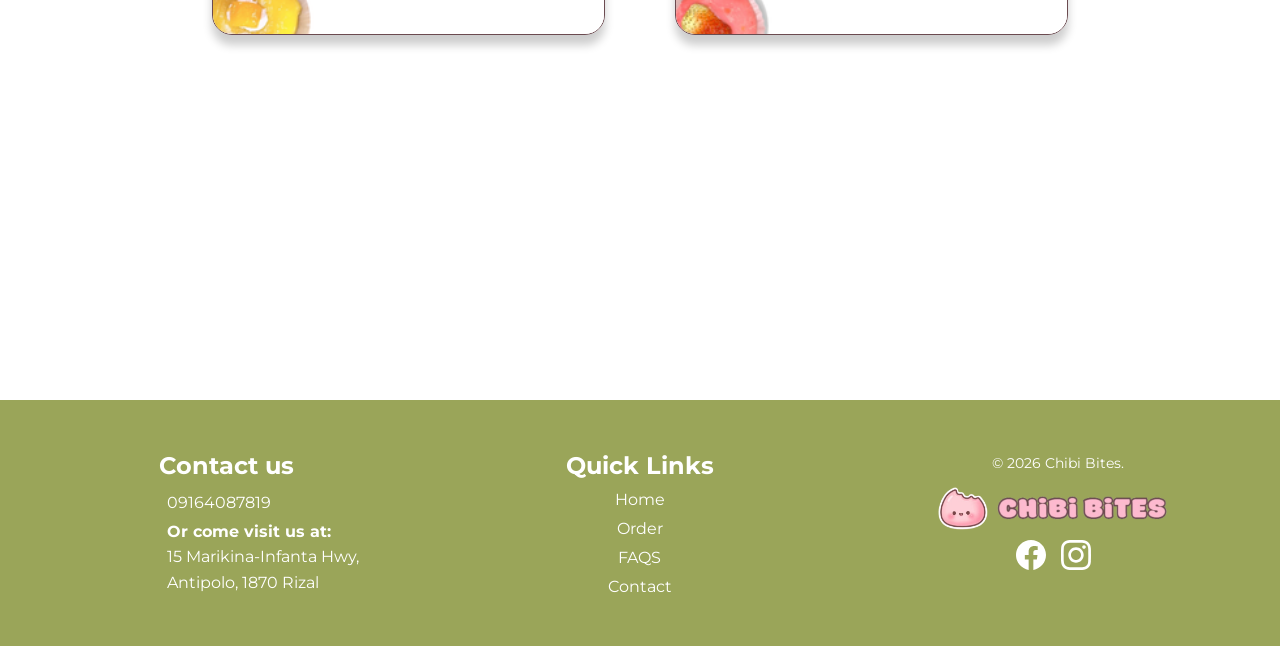
==== commit a51ca90e: "updated design" ====
--- a/index.html
+++ b/index.html
@@ -1,7 +1,7 @@
 <!DOCTYPE html>
 <html lang="en">
 <head>
-	<title>Chibi Bites</title>
+	<title>Chibi Bites - Home</title>
 	<link rel="icon" href="images/logo.png" type="image/x-icon" />
 	<meta charset="UTF-8">
 	<meta name="viewport" content="width=device-width, initial-scale=1.0">
@@ -76,7 +76,7 @@
                     <br><br>
                     <h1>CHiBi BiTES</h1>
                     <p><i>"Bringing sweetness in every bite"</i></p>
-                    <a href="shop.html" class="hero-btn">Shop Now</a>
+                    <a href="shop.php" class="hero-btn">Shop Now</a>
                 </div>
 
                 <div class="slider-nav">
@@ -144,7 +144,7 @@
 <section class="section section-4">
     <div class="center-div">
         <div class="left-div reveal">
-            <a href="shop.html" class="image-link-wrapper">
+            <a href="shop.php" class="image-link-wrapper">
                 <img src="images/shopnow.png" alt="Mochi" class="right-img">
                 <div class="floating-text">Shop Now!</div>
             </a>
@@ -198,7 +198,7 @@
 			<img src="images/title.png" alt="Chibi Bites Logo" class="footer-logo-text">
 		</div>
             <div class="social-icons">
-                <a href="#" aria-label="Facebook">
+                <a href="https://www.facebook.com/people/Chibi-Bites/61583803474911/?_rdc=1&_rdr#" target="_blank" aria-label="Facebook">
                     <svg width="30" height="30" viewBox="0 0 24 24" fill="white">
                         <path d="M24 12.073c0-6.627-5.373-12-12-12s-12 5.373-12 12c0 5.99 4.388 10.954 10.125 11.854v-8.385H7.078v-3.47h3.047V9.43c0-3.007 1.792-4.669 4.533-4.669 1.312 0 2.686.235 2.686.235v2.953H15.83c-1.491 0-1.956.925-1.956 1.874v2.25h3.328l-.532 3.47h-2.796v8.385C19.612 23.027 24 18.062 24 12.073z"/>
                     </svg>
--- a/style.css
+++ b/style.css
@@ -1,6 +1,6 @@
 /* Updated Color Palette based on brand guidelines */
 :root {
-    --primary-brown: #7C474A;
+    --primary-brown: #6b4b50;
     --primary-pink: #FEBBCC;
     --light-pink: #FFE7F0;
     --accent-green: #9aa559;
@@ -34,7 +34,9 @@
 
 /* NAVBAR */
 .navbar {
-    background-color: var(--light-pink);
+    background-color: var(--white); 
+    box-shadow: 0 5px 7px rgba(0, 0, 0, 0.1);
+    border-bottom: 2px solid pink;
     padding: 15px 30px;
     display: flex;
     justify-content: space-between;
@@ -48,8 +50,8 @@
 }
 
 .nav-links a:hover {
-    background-color: var(--primary-pink);
-    color: var(--primary-brown);
+    background-color: var(--accent-green);
+    color: var(--white);
     margin: 0px;
 }
 
@@ -62,16 +64,17 @@
 .brand {
     display: flex;
     align-items: center;
-    gap: 12px;
+    gap: 9px;
 }
 
 .logo-img {
-    height: 43px;
+    height: 38px;
     width: auto;
 }
 
 .title-img {
-    height: 25px;
+    margin-top: 2px;
+    height: 20px;
     width: auto;
 }
 
@@ -116,7 +119,7 @@
 
 .section-1 { background: white; }
 .section-2 { background: white; }
-.section-3 { background: var(--light-pink); }
+.section-3 { background: var(--white); }
 .section-4 { background: white; }
 
 /* SLIDER */
@@ -132,48 +135,169 @@
     margin: 0;
 }
 
-.slider {
-    display: flex;
-    height: 100%;
-    width: 100%;
-    overflow-x: auto;
-    scroll-snap-type: x mandatory;
-    scroll-behavior: smooth;
-}
-
-.slider img {
-    flex: 0 0 100%;
-    height: 100%;
-    width: 100%;
-    object-fit: cover;
-    scroll-snap-align: start;
-}
-
-.slider-nav {
-    display: flex;
-    column-gap: 1rem;
-    position: absolute;
-    bottom: 1.5rem;
-    left: 50%;
-    transform: translateX(-50%);
-    z-index: 1;
-}
-
-.slider-nav a {
-    width: 0.6rem;
-    height: 0.6rem;
-    border-radius: 50%;
-    background-color: var(--primary-pink);
-    opacity: 0.75;
-    transition: opacity 250ms ease;
-}
-
-.slider-nav a:hover {
-    opacity: 1;
-}
-
-/* CENTER DIVS */
-.center-div {
+.hero-content {
+            position: absolute;
+            top: 50%;
+            left: 50%;
+            transform: translate(-50%, -50%);
+            text-align: center;
+            z-index: 10;
+            color: pink;          
+        }
+
+        .hero-content h1 {
+            font-family: 'Coiny', cursive;
+            text-shadow: 
+            -5px -2px 0 #6b4b50,
+            3px -2px 0 #6b4b50,
+            -3px 2px 0 #6b4b50,
+            2px 2px 0 #6b4b50,
+            -3px 7px 6px #a1a1a1; /* new shadow added here */
+            font-size: clamp(2rem, 8vw, 5rem);
+            margin-bottom: -20px;
+            animation: fadeInDown 1s;
+        }
+
+        .hero-content p {
+            color: #6b4b50;
+            font-family: 'Montserrat', sans-serif;
+            font-size: 40px;
+            margin-bottom: 60px;
+            animation: fadeInUp 1s 0.3s both;
+            margin-top: 0px;
+            text-shadow: 0px 2px 3px #a1a1a1;
+        }
+
+        .hero-btn {
+            display: inline-block;
+            padding: 15px 40px;
+            background: #9aa559;
+            color: white;
+            text-decoration: none;
+            border-radius: 50px;
+            font-family: 'Montserrat', sans-serif;
+            font-weight: 600;
+            font-size: 1.1rem;
+            transition: all 0.3s;
+            animation: fadeInUp 1s 0.6s both;
+            box-shadow: 0px 2px 3px #a1a1a1;
+        }
+
+        .hero-btn:hover {
+            background: pink;
+            color: #6b4b50;
+            transform: translateY(-3px);
+            box-shadow: 0 5px 15px rgba(0,0,0,0.3);
+        }
+
+        /* SLIDER WRAPPER */
+        .slider-wrapper {
+            position: relative;
+            height: 100%;
+            width: 100%;
+            margin: 0;
+            overflow: hidden;
+        }
+
+        /* SLIDER */
+        .slider {
+            position: relative;
+            height: 100%;
+            width: 100%;
+        }
+
+        /* SLIDES */
+        .section-1 .slider img {
+            position: absolute;
+            top: 0;
+            left: 0;
+            height: 100%;
+            width: 100%;
+            object-fit: cover;
+            opacity: 0;
+            transition: opacity 1.5s ease-in-out;
+        }
+
+        .section-1 .slider img.active {
+            opacity: 1;
+        }
+
+        /* SLIDES - Only for section-3 (horizontal slide) */
+        .section-3 .slider img {
+            flex: 0 0 100%;
+            height: 100%;
+            width: 100%;
+            object-fit: cover;
+        }
+
+        /* NAV DOTS */
+        .slider-nav {
+            display: flex;
+            column-gap: 1rem;
+            position: absolute;
+            bottom: 1.5rem;
+            left: 50%;
+            transform: translateX(-50%);
+            z-index: 1;
+        }
+
+        .slider-nav a {
+            width: 0.6rem;
+            height: 0.6rem;
+            border-radius: 50%;
+            background-color: #fff;
+            opacity: 0.75;
+            transition: opacity 250ms ease;
+            cursor: pointer;
+        }
+
+        .slider-nav a:hover {
+            opacity: 1;
+        }
+
+        .slider-nav a.active {
+            opacity: 1;
+            background-color: #9aa559;
+        }
+
+                /* First slide fade-in on load */
+        .slider img:first-child {
+            animation: firstSlideFadeIn 1.5s ease-in-out forwards;
+        }
+
+        @keyframes firstSlideFadeIn {
+            from {
+                opacity: 0;
+            }
+            to {
+                opacity: 1;
+            }
+        }
+
+        @keyframes fadeInDown {
+            from {
+                opacity: 0;
+                transform: translateY(-30px);
+            }
+            to {
+                opacity: 1;
+                transform: translateY(0);
+            }
+        }
+
+        @keyframes fadeInUp {
+            from {
+                opacity: 0;
+                transform: translateY(30px);
+            }
+            to {
+                opacity: 1;
+                transform: translateY(0);
+            }
+        }
+
+
+.section-2 .center-div {
     width: 70%;                 
     max-width: 1200px;
     height: 90%;                
@@ -184,14 +308,39 @@
     justify-content: center;
 }
 
+
 .left-div, .right-div {
     flex: 1;                        
     padding: 20px;
-    height: 400px;
+	height: 400px;
+	justify-content:center;
+	align-content:center;
+	
+}
+
+.section-4 .center-div {
+    width: 70%;                 
+    max-width: 950px;
+    height: 90%;                
+    margin: 0 auto;              
+    display: flex;               
+    gap: 30px;                   
+    align-items: center;         
     justify-content: center;
-    align-content: center;
-}
-
+}
+
+.section-4 .left-div, .section-4 .right-div {
+    flex: 1;                        
+    padding: 20px;
+	height: 300px;
+    width: 300px;
+	justify-content:center;
+	align-content:center;
+    
+	
+}
+
+/* Optional responsive for mobile */
 @media (max-width: 768px) {
     .center-div {
         flex-direction: column;
@@ -202,17 +351,17 @@
     }
 }
 
-.left-div h1 {
-    font-family: coiny;
-    color: var(--primary-brown);
-    text-align: center;
-    font-size: 45px;
-}
-
-.left-div p {
-    color: var(--primary-brown);
-    text-align: center;
-    font-size: 21px;
+.left-div h1{
+	font-family:coiny;
+	color: #6b4b50;
+	text-align:center;
+	font-size:45px;
+}
+
+.left-div p{
+	color: #6b4b50;
+	text-align:justify;
+	font-size:21px;
 }
 
 .right-div {
@@ -221,23 +370,158 @@
     border-radius: 10px;  
 }
 
-.right-img {
+.section-2 .right-img {
     width: 100%;
     height: 100%;
-    object-fit: cover;    
+    object-fit: cover;  
+    object-position: bottom; 
+    display: block;
+	transition: transform 0.3s;
+	box-shadow: 0 10px 10px rgba(0,0,0,0.2);
+    border-radius: 20px;
+    border: 1px solid #6b4b50;
+}
+
+
+
+.section-4 .left-div, .section-4 .right-div {
+    flex: 1;                        
+    padding: 20px;
+    height: 300px;
+    width: 300px;
+    justify-content: center;
+    align-content: center;
+    overflow: visible; /* Add this */
+    
+}
+
+.section-4 .right-img {
+    width: 100%;
+    height: 100%;
+    object-fit: cover;  
+    object-position: top; 
     display: block;
     transition: transform 0.3s;
-    box-shadow: 0 10px 10px rgba(0,0,0,0.2);
-}
-
-.right-img:hover {
-    transform: scale(1.05);
-}
+    box-shadow: 0 10px 10px rgba(0,0,0,0.2); /* Made it stronger */
+    border-radius: 20px;
+    border: 1px solid #6b4b50;
+    
+}
+
+.image-link-wrapper {
+    position: relative;
+    display: block;
+    width: 100%;
+    height: 100%;
+    text-decoration: none;
+    overflow: visible; /* Change from hidden to visible */
+    border-radius: 20px;
+}
+
+.section-4 .right-img:hover {
+			transform: scale(1.02);
+}
+
+
+.floating-text {
+    position: absolute;
+    top: 50%;
+    left: 60%;
+    transform: translate(-50%, -50%);
+    font-family: 'Coiny';
+    font-size: 45px;
+    color: #6b4b50;
+    text-shadow: 2px 2px 4px rgba(0,0,0,0.2);
+    pointer-events: none;
+    transition: color 0.3s ease;
+    z-index: 5;
+    width: 100%;
+    line-height: 1;
+    text-align: center;
+}
+
+.image-link-wrapper:hover .floating-text {
+    color: #543b3f;
+}
+
+.image-link-wrapper:hover .right-img {
+    transform: scale(1.02);
+}
+
+.section-3 {
+    height: 100vh;          
+    width: 100%;
+    display: flex;
+}
+
+
+/* Bestseller Info Overlay */
+/* SLIDER */
+.bestseller-slider {
+    display: flex;
+    height: 100%;
+    width: 100%;
+    transition: transform 1s ease-in-out;
+}
+
+.bestseller-slider img {
+    flex: 0 0 100%;
+    height: 100%;
+    width: 100%;
+    object-fit: cover;
+}
+
+.bestseller-info {
+    position: absolute;
+    top: 25%;
+    left: 14%;
+    transform: translateY(-50%);
+    z-index: 10;
+    width: 500px;
+    
+}
+
+.bestseller-text {
+    position: absolute;
+    top: 0;
+    left: 0;
+    opacity: 0;
+    transition: opacity 1s ease-in-out;
+    padding: 30px;
+}
+
+.bestseller-text.active {
+    opacity: 1;
+}
+
+.bestseller-text h2 {
+    font-family: 'Coiny', cursive;
+    color: #6b4b50;
+    font-size: 50px;
+    margin-bottom: 15px;
+    text-align: center;
+}
+
+.bestseller-text p {
+    font-family: 'Montserrat', sans-serif;
+    color: #6b4b50;
+    font-size: 20px;
+    line-height: 1.6;
+    text-align: justify;
+}
+
+.bestseller-text:nth-child(2) h2,
+.bestseller-text:nth-child(2) p {
+    color: white;
+}
+
+
+
 
 /* FOOTER */
 .site-footer {
-    background-color: var(--light-pink);
-    color: var(--primary-brown);
+    background-color: #9aa559;
+    color: #fff;
     padding: 40px 60px;
 }
 
@@ -256,27 +540,25 @@
 
 .footer-column h3 {
     font-family: 'Montserrat';
-    margin-top: 11px;
+	margin-top:11px;
     font-size: 24px;
     margin-bottom: 10px;
     font-weight: bold;
-    text-align: center;
-    color: var(--primary-brown);
+	text-align:center;
 }
 
 .footer-column p {
     font-size: 16px;
     line-height: 1.6;
     margin: 3px 0;
-    margin-left: 107px;
-    color: var(--primary-brown);
+	margin-left:107px;
 }
 
 .footer-links {
     list-style: none;
     padding: 0;
     margin: 0;
-    text-align: center;
+	text-align:center;
 }
 
 .footer-links li {
@@ -284,14 +566,14 @@
 }
 
 .footer-links a {
-    color: var(--primary-brown);
+    color: #fff;
     text-decoration: none;
     font-size: 16px;
     transition: color 0.3s ease;
 }
 
 .footer-links a:hover {
-    color: var(--light-pink);
+    color: #f5f5dc;
 }
 
 .footer-logo-column {
@@ -301,15 +583,14 @@
     gap: 10px;
 }
 
-.footer-logo-column p {
-    font-size: 14px;
+.footer-logo-column p{
+	font-size: 14px;
     margin-top: 12px;
-    margin-left: 10px;
-    color: var(--primary-brown);
-}
-
+	margin-left:10px;
+}
 .footer-logos {
-    display: flex;
+	
+	display: flex;
     align-items: center;
     gap: 8px;
 }
@@ -336,10 +617,6 @@
 
 .social-icons a:hover {
     transform: scale(1.1);
-}
-
-.social-icons svg {
-    fill: var(--primary-brown);
 }
 
 @media (max-width: 768px) {
@@ -353,6 +630,8 @@
     }
 }
 
+
+
 /* SHOP SECTION */
 .product-container {
     display: flex;
@@ -417,6 +696,13 @@
     transform: scale(1.05);
 }
 
+.edu-school{
+    font-family:"Montserrat";
+    color: var(--primary-brown);
+    text-align:center;
+    font-size:16px;
+}
+
 .sectionshop {
     width: 100%;
     min-height: 100vh;
@@ -439,15 +725,34 @@
     animation-delay: 0.1s; 
 }
 
-.mixmatch {
-    margin-top: 10px;
-    background-color: var(--primary-pink);
-    padding: 9px;
-    margin-bottom: 15px;
+.mixmatch-faqs{
+	margin-top: 10px;
+     border-left: 4px solid #ff9db3;
+    border-right: 4px solid #ff9db3;
+	padding: 9px;
+	margin-bottom: 15px;
     opacity: 0;
-    animation: fadeIn 0.5s ease forwards;
+    animation: fadeIn 0.5s ease-in forwards;
     animation-delay: 0.1s; 
-}
+    box-shadow: 0 3px 7px rgba(122, 121, 121, 0.2);
+    border-radius: 10px;
+}
+
+.sectionshop .mixmatch {
+    margin: 10px auto 15px auto;
+    max-width: 1080px;
+    width: 90%;
+    border-left: 4px solid #ff9db3;
+    border-right: 4px solid #ff9db3;
+    padding: 9px 12px;
+    color: #6b4b50;
+    opacity: 0;
+    animation: fadeIn 0.5s ease-in forwards;
+    animation-delay: 0.1s; 
+    box-shadow: 0 3px 7px rgba(122, 121, 121, 0.2);
+    border-radius: 10px;
+}
+
 
 @keyframes fadeIn {
     from {
@@ -464,7 +769,15 @@
     font-family: "Montserrat";
     color: var(--primary-brown);
     text-align: center;
-    font-size: 18px;
+    font-size: 16px;
+}
+
+.mixmatch-faqs p{
+	font-family:"Montserrat";
+	color: #6b4b50;
+	text-align:center;
+	font-size:18px;
+	
 }
 
 .product-card h1 {
@@ -474,6 +787,8 @@
     text-align: center;
     font-size: 25px;
 }
+
+
 
 button {
     background-color: var(--primary-pink);
@@ -490,9 +805,9 @@
 }
 
 button:hover {
-    border: 2px solid var(--primary-brown);
-    background-color: white;
-    color: var(--primary-brown);
+    border: 2px solid #b5c07a;
+    background-color: #b5c07a;
+    color: white;
 }
 
 /* MODAL */
@@ -521,8 +836,10 @@
     max-width: 600px;
     width: 90%;
     position: relative;
-    box-shadow: 0 10px 30px rgba(0, 0, 0, 0.463);
-    animation: slideUp 0.3s ease;
+    box-shadow: 0 10px 30px rgba(0,0,0,0.3);
+	animation: slideUp 0.3s ease;
+    border-left: 5px solid pink;
+    border-right: 5px solid pink;
 }
 
 .close-btn {
@@ -541,8 +858,9 @@
 }
 
 .close-btn:hover {
-    color: var(--primary-pink);
-    background: none;
+    color: #9aa559;
+	background: none;
+    border: 1px solid #9aa559;
 }
 
 .modal-product-img {
@@ -562,14 +880,16 @@
     color: var(--primary-brown);
     font-size: 32px;
     margin: 10px 0;
+    text-align: center;
 }
 
 .modal-price {
     font-size: 24px;
-    color: var(--primary-pink);
+    color:  #9aa559;
     font-weight: 600;
     margin: 15px 0;
     text-align: center;
+    
 }
 
 .modal-description {
@@ -577,7 +897,7 @@
     font-size: 16px;
     line-height: 1.6;
     margin: 20px 0;
-    text-align: left;
+    text-align: justify;
 }
 
 .quantity-selector {
@@ -592,9 +912,9 @@
     width: 40px;
     height: 40px;
     border-radius: 50%;
-    background-color: var(--primary-brown);
-    color: white;
-    border: none;
+    background-color: white;
+    border: 2px solid var(--primary-brown); 
+    color: var(--primary-brown);
     font-size: 20px;
     cursor: pointer;
     display: flex;
@@ -604,8 +924,9 @@
 }
 
 .quantity-btn:hover {
-    background-color: var(--primary-pink);
-    color: var(--primary-brown);
+    background-color: var(--primary-brown);
+    border: none;
+    color: var(--white);
 }
 
 .quantity-display {
@@ -623,6 +944,12 @@
     font-size: 18px;
     margin: 20px auto 0;
     display: block;
+}
+
+
+@keyframes fadeIn {
+	from { opacity: 0; }
+	to { opacity: 1; }
 }
 
 @keyframes slideUp {
@@ -636,146 +963,15 @@
     }
 }
 
-/* CONTACT */
-.contact-container {
-    display: flex;
-    gap: 50px;
-    padding: 150px 100px;
-    max-width: 1200px;
-    margin: 30px auto;
-    align-items: flex-start;
-}
-
-.contact-box {
-    flex: 1;
-    background-color: var(--light-pink);
-    margin-top: 20px;
-    padding: 60px 50px;
-    border-radius: 0px;
-}
-
-.contact-box h2 {
-    font-family: 'Coiny', cursive;
-    font-size: 45px;
-    color: var(--primary-brown);
-    margin: 0 0 22px 0;
-    line-height: 1.1;
-    text-align: center;
-}
-
-.contact-intro {
-    font-family: 'Montserrat', sans-serif;
-    font-size: 18px;
-    color: var(--primary-brown);
-    margin-bottom: 20px;
-    margin-left: 75px;
-}
-
-.contact-details {
-    font-family: 'Montserrat', sans-serif;
-    font-size: 18px;
-    color: var(--primary-brown);
-    margin-bottom: 20px;
-    font-weight: 500;
-    margin-left: 75px;
-}
-
-.social-links {
-    display: flex;
-    flex-direction: column;
-    gap: 20px;
-    margin-left: 75px;
-    margin-bottom: 20px;
-}
-
-.social-item {
-    display: flex;
-    align-items: center;
-    gap: 15px;
-}
-
-.social-item span {
-    font-family: 'Montserrat', sans-serif;
-    font-size: 18px;
-    color: var(--primary-brown);
-}
-
-.social-item svg {
-    fill: var(--primary-brown);
-}
-
-.fb-link {
-    font-family: 'Montserrat', sans-serif;
-    font-size: 18px;
-    color: var(--primary-brown);
-    text-decoration: underline;
-    font-weight: 500;
-}
-
-.location-box {
-    flex: 1;
-    display: flex;
-    flex-direction: column;
-    justify-content: flex-start;
-    gap: 5px;
-}
-
-.location-box h2 {
-    font-family: 'Coiny', cursive;
-    font-size: 45px;
-    color: var(--primary-brown);
-    margin-top: 75px;
-    line-height: 1.1;
-}
-
-.location-text {
-    font-family: 'Montserrat', sans-serif;
-    font-size: 16px;
-    color: var(--primary-brown);
-    margin-bottom: 8px;
-    margin-top: 20px;
-}
-
-.location-address {
-    font-family: 'Montserrat', sans-serif;
-    font-size: 16px;
-    color: var(--primary-brown);
-    margin-bottom: 10px;
-    display: flex;
-    align-items: center;
-}
-
-.location-address svg {
-    fill: var(--primary-pink);
-}
-
-.map-container {
-    width: 100%;
-    max-width: 400px;
-    height: 100px;
-    margin-top: 10px;
-}
-
-.map-placeholder {
-    width: 100%;
-    height: auto;
-    display: block;
-}
-
-@media (max-width: 968px) {
-    .contact-container {
-        flex-direction: column;
-        padding: 40px 30px;
-    }
-}
+
 
 /* CART */
 .cart-badge {
     position: absolute;
     top: -8px;
     right: -8px;
-    background-color: var(--primary-pink);
-    color: var(--primary-brown);
+    background-color: var(--accent-green);
+    color: var(--white);
     border-radius: 50%;
     width: 20px;
     height: 20px;
@@ -799,6 +995,7 @@
     z-index: 10000;
     display: flex;
     flex-direction: column;
+     border-left: 2px solid pink;
 }
 
 .cart-sidebar.active {
@@ -836,6 +1033,7 @@
 .cart-close:hover {
     color: white;
     background-color: var(--primary-pink);
+     border: 1px solid pink;
 }
 
 .cart-items {
@@ -936,6 +1134,7 @@
 .cart-remove:hover {
     color: #ff4444;
     background: none;
+    border: 1px solid #ff4444;
 }
 
 .cart-footer {
@@ -963,10 +1162,10 @@
 .checkout-btn {
     width: 100%;
     padding: 15px;
-    background: var(--primary-pink);
+    background: var(--accent-green);
     border: none;
     border-radius: 25px;
-    color: var(--primary-brown);
+    color: var(--white);
     font-family: 'Montserrat', sans-serif;
     font-weight: 600;
     font-size: 16px;
@@ -976,9 +1175,9 @@
 }
 
 .checkout-btn:hover {
-    background: white;
-    color: var(--primary-brown);
-    border: 2px solid var(--primary-brown);
+    background: pink;
+    color: var(--primary-brown);
+    border: 1px solid pink;
 }
 
 .cart-empty {
@@ -1002,6 +1201,23 @@
 
 .cart-overlay.active {
     display: block;
+}
+
+/* Mobile Responsive */
+@media (max-width: 768px) {
+    .cart-sidebar {
+        width: 100%;
+        right: -100%;
+    }
+    
+    .cart-header h2 {
+        font-size: 24px;
+    }
+    
+    .cart-item-img {
+        width: 50px;
+        height: 50px;
+    }
 }
 
 /* AUTH MODAL */
@@ -1071,15 +1287,15 @@
 }
 
 .auth-btn-primary {
-    background-color: var(--primary-pink);
-    color: var(--primary-brown);
-    border: 2px solid var(--primary-pink);
+    background-color: #9aa559;
+    color: white;
+    border: 2px solid #9aa559;
 }
 
 .auth-btn-primary:hover {
-    background-color: white;
-    border-color: var(--primary-brown);
-    color: var(--primary-brown);
+    background-color: pink;
+    border-color: pink;
+    color: black;
 }
 
 .auth-btn-secondary {
@@ -1109,16 +1325,18 @@
 }
 
 .auth-close-btn:hover {
-    color: var(--primary-pink);
+   border: 2px solid var(--primary-brown);
+   color: var(--primary-brown);
+   background-color: var(--white);
 }
 
 /* LOGIN/SIGNUP PAGES */
 .auth-page {
-    min-height: 100vh;
+     min-height: 100vh;
     display: flex;
     justify-content: center;
     align-items: center;
-    background: var(--white);
+    background: linear-gradient(135deg, #f5f5dc 0%, rgb(255, 240, 243) 100%);
     padding: 100px 20px 20px;
 }
 
@@ -1173,7 +1391,7 @@
 .form-group input:focus,
 .form-group select:focus {
     outline: none;
-    border-color: var(--primary-pink);
+   border-color: #9aa559;
 }
 
 .form-group select {
@@ -1202,11 +1420,11 @@
 }
 
 .submit-btn {
-    width: 100%;
+     width: 100%;
     padding: 15px;
-    background-color: var(--primary-pink);
-    color: var(--primary-brown);
-    border: 2px solid var(--primary-pink);
+    background-color: pink;
+    color: var(--primary-brown);
+    border: none;
     border-radius: 25px;
     font-family: 'Montserrat', sans-serif;
     font-weight: 600;
@@ -1217,9 +1435,9 @@
 }
 
 .submit-btn:hover {
-    background-color: white;
-    border-color: var(--primary-brown);
-    color: var(--primary-brown);
+   background-color: var(--accent-green);
+    border:none;
+    color: var(--white);
 }
 
 .auth-divider {
@@ -1255,7 +1473,7 @@
 }
 
 .auth-switch a {
-    color: var(--primary-pink);
+    color: var(--accent-green);
     text-decoration: none;
     font-weight: 600;
 }
@@ -1316,6 +1534,7 @@
 }
 
 /* History Modal Styling */
+/* History Modal Styling */
 .history-modal-overlay {
     position: fixed;
     top: 0;
@@ -1386,11 +1605,11 @@
     table-layout: fixed;
 }
 
-.history-table th:nth-child(1), .history-table td:nth-child(1) { width: 15%; } /* ID */
-.history-table th:nth-child(2), .history-table td:nth-child(2) { width: 25%; } /* Date */
-.history-table th:nth-child(3), .history-table td:nth-child(3) { width: 20%; } /* Time */
-.history-table th:nth-child(4), .history-table td:nth-child(4) { width: 20%; } /* Total */
-.history-table th:nth-child(5), .history-table td:nth-child(5) { width: 20%; } /* Status */
+.history-table th:nth-child(1), .history-table td:nth-child(1) { width: 12%; } /* ID */
+.history-table th:nth-child(2), .history-table td:nth-child(2) { width: 22%; } /* Date */
+.history-table th:nth-child(3), .history-table td:nth-child(3) { width: 18%; } /* Time */
+.history-table th:nth-child(4), .history-table td:nth-child(4) { width: 18%; } /* Total */
+.history-table th:nth-child(5), .history-table td:nth-child(5) { width: 30%; } /* Status */
 
 .history-table th {
     position: sticky;
@@ -1413,23 +1632,110 @@
     padding: 12px 5px;
     border-bottom: 1px solid #eee;
     font-size: 14px;
-    overflow: hidden;
-    text-overflow: ellipsis;
+}
+
+/* Prevent text wrapping in status column */
+.history-table td:nth-child(5) {
     white-space: nowrap;
 }
 
+/* Status Badge Styling */
 .status-badge {
-    padding: 5px 10px;
-    border-radius: 15px;
-    font-size: 11px;
-    font-weight: bold;
+    padding: 6px 12px;
+    border-radius: 20px;
+    font-size: 12px;
+    font-weight: 600;
     text-transform: uppercase;
-}
-
-.status-pending { background: #fff3cd; color: #856404; }
-.status-completed { background: #d4edda; color: #155724; }
+    display: inline-block;
+}
+
+/* Order Status Colors */
+.status-pending { 
+    background: #fff3cd; 
+    color: #856404; 
+}
+
+.status-confirmed { 
+    background: #d1ecf1; 
+    color: #0c5460; 
+}
+
+.status-processing { 
+    background: #cce5ff; 
+    color: #004085; 
+}
+
+.status-ready { 
+    background: #d4edda; 
+    color: #155724; 
+}
+
+.status-out_for_delivery { 
+    background: #bee5eb; 
+    color: #0c5460; 
+}
+
+.status-delivered { 
+    background: #d4edda; 
+    color: #155724; 
+}
+
+.status-completed { 
+    background: #d4edda; 
+    color: #155724; 
+}
+
+.status-cancelled { 
+    background: #f8d7da; 
+    color: #721c24; 
+}
+
+.status-refunded { 
+    background: #e2e3e5; 
+    color: #383d41; 
+}
 
 @keyframes zoomIn {
     from { transform: scale(0.9); opacity: 0; }
     to { transform: scale(1); opacity: 1; }
+}
+
+/* EDIT PROFILE FORM */
+
+.edit-profile-form {
+    padding: 20px;
+}
+
+.edit-profile-form .form-group {
+    margin-bottom: 20px;
+}
+
+.edit-profile-form label {
+    display: block;
+    font-family: 'Montserrat', sans-serif;
+    font-weight: 600;
+    color: var(--primary-brown);
+    font-size: 14px;
+    margin-bottom: 8px;
+}
+
+.edit-profile-form input,
+.edit-profile-form select {
+    width: 100%;
+    padding: 12px;
+    border: 2px solid #e0e0e0;
+    border-radius: 10px;
+    font-family: 'Montserrat', sans-serif;
+    font-size: 14px;
+}
+
+.edit-profile-form input:focus,
+.edit-profile-form select:focus {
+    outline: none;
+    border-color: var(--primary-pink);
+}
+
+.edit-profile-form .submit-btn {
+    width: 100%;
+    margin-top: 10px;
 }
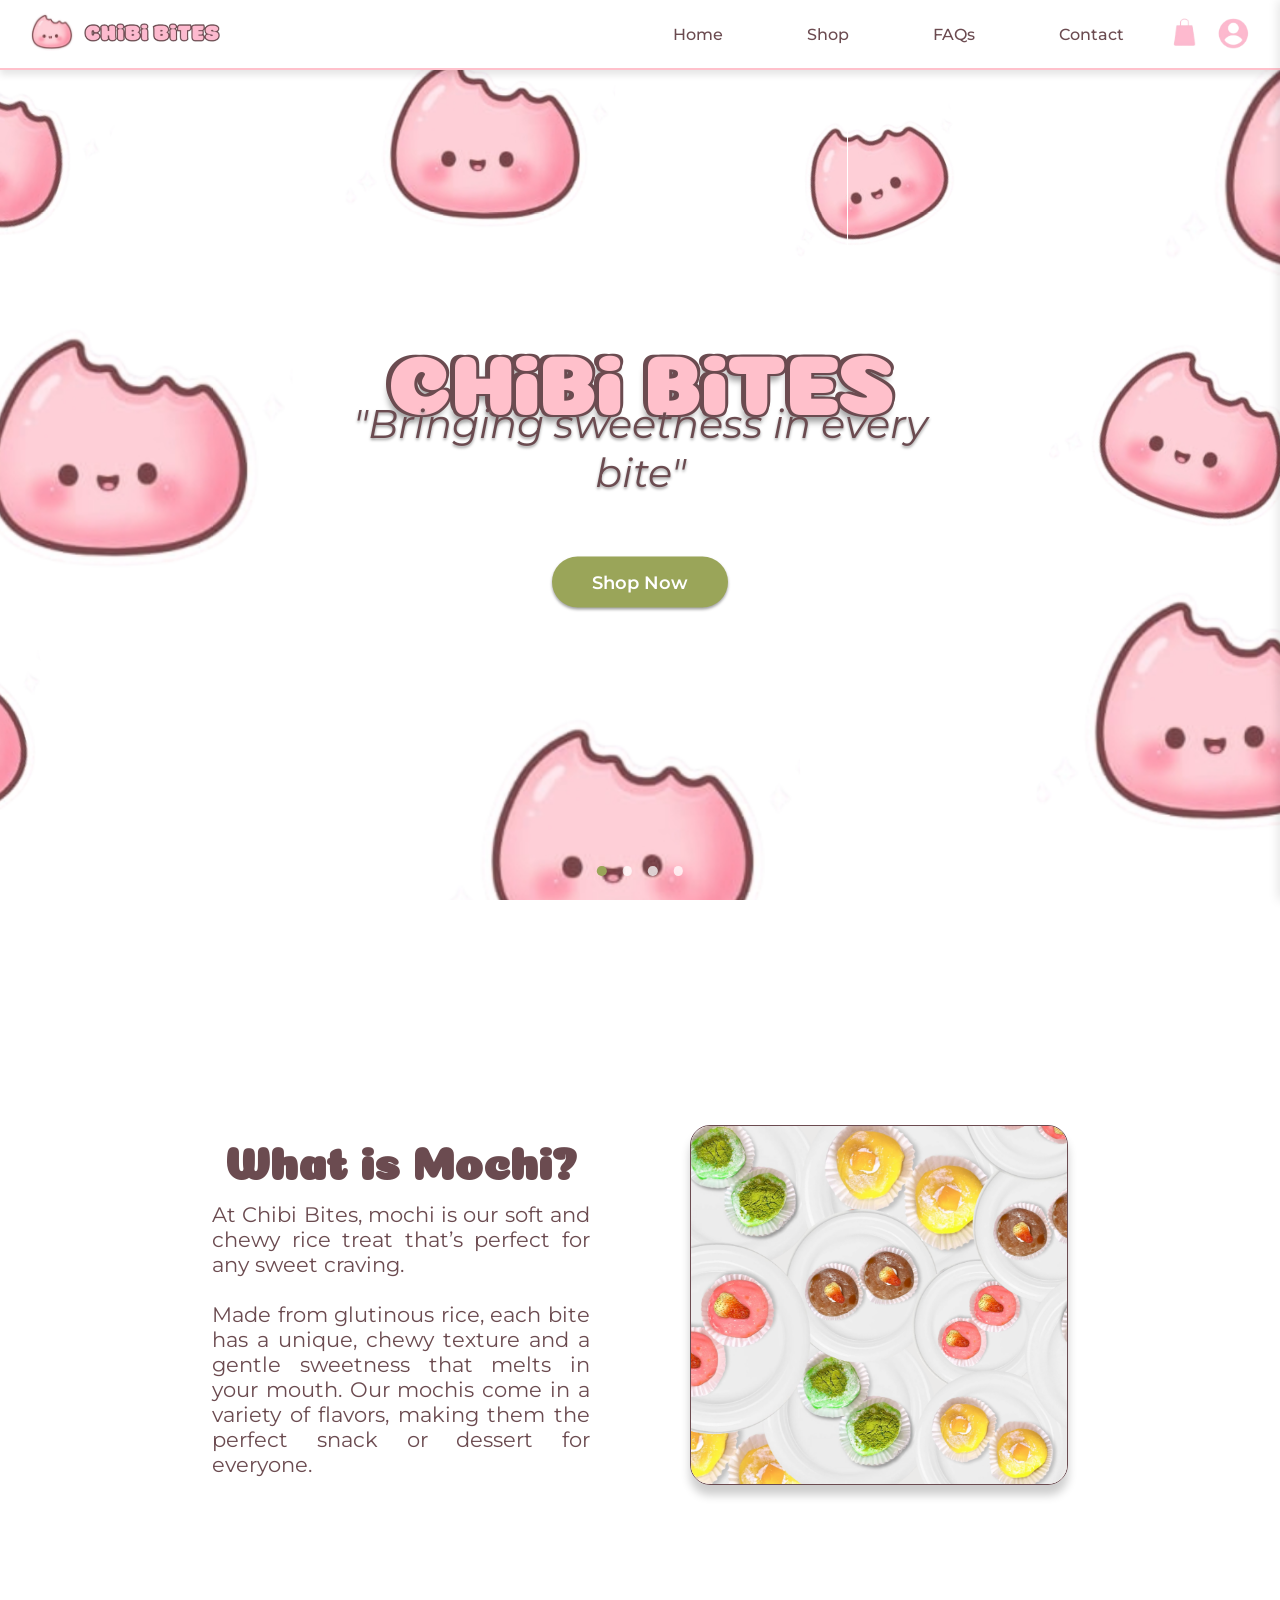
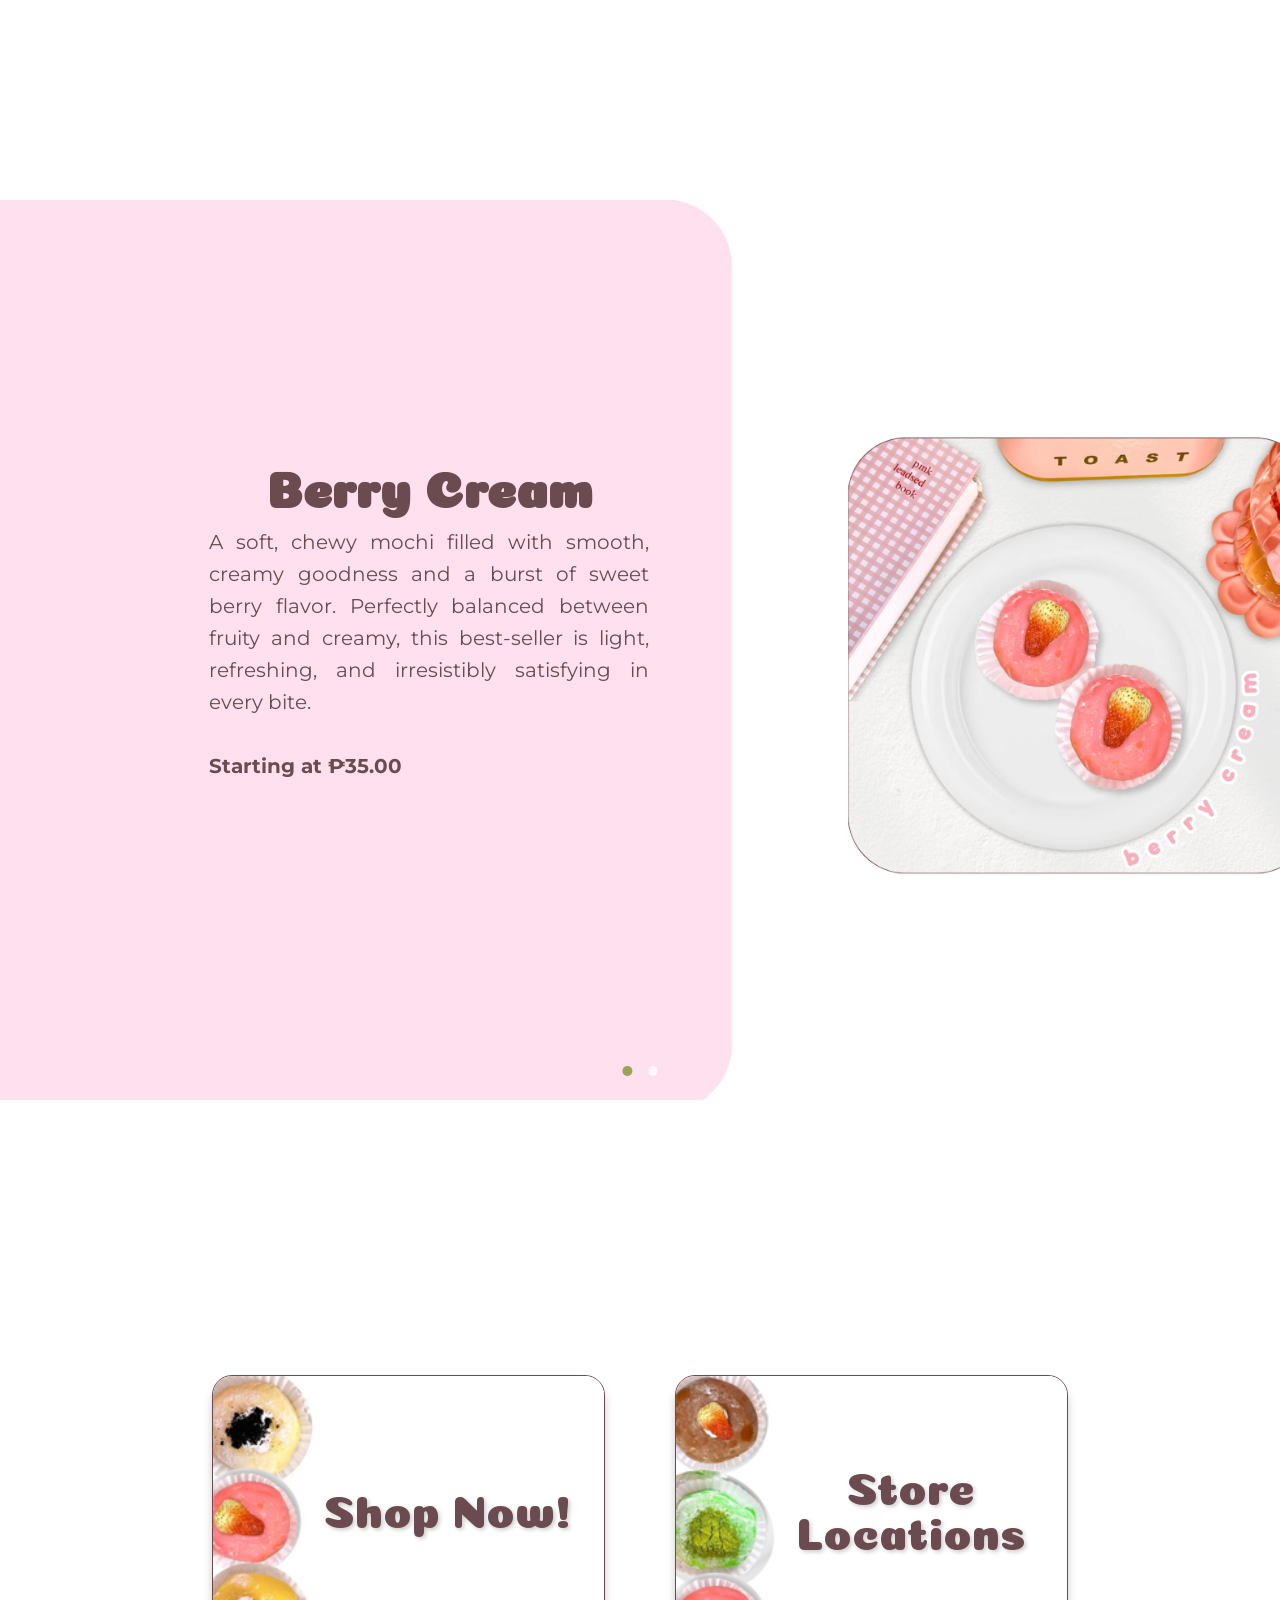
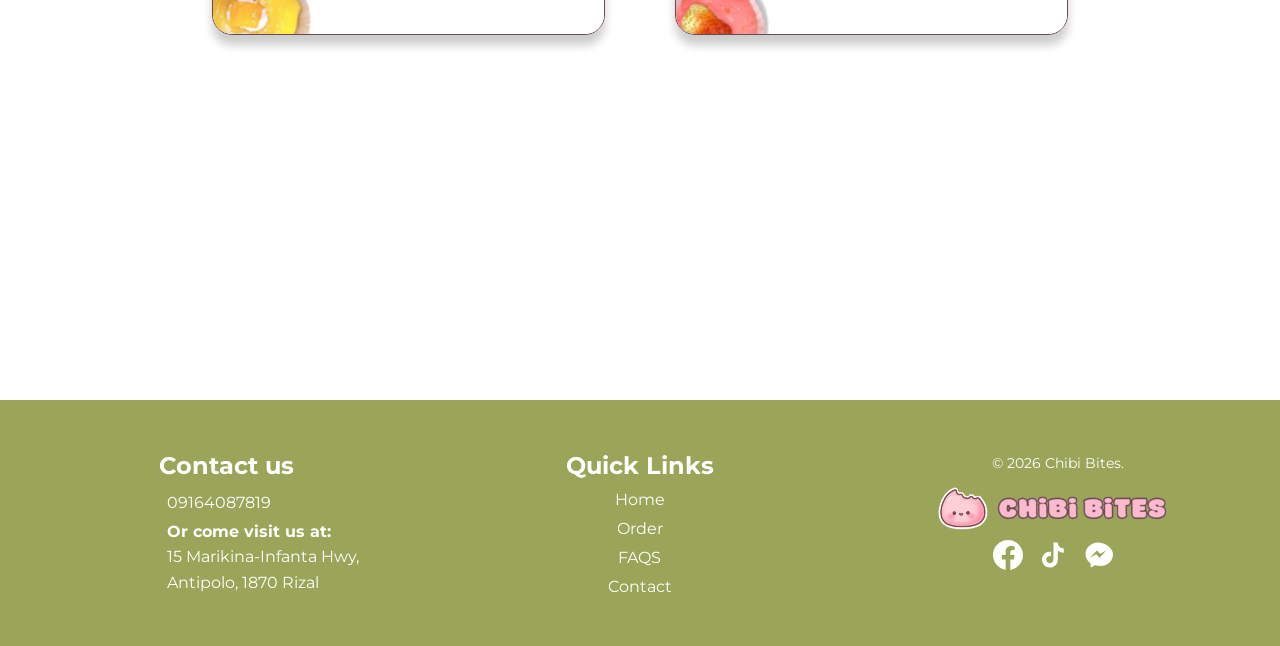
==== commit fd450437: "updated design" ====
--- a/index.html
+++ b/index.html
@@ -7,8 +7,7 @@
 	<meta name="viewport" content="width=device-width, initial-scale=1.0">
 	<link href="https://fonts.googleapis.com/css2?family=Montserrat:ital,wght@0,100..900;1,100..900&display=swap" rel="stylesheet">
 	<link href="https://fonts.googleapis.com/css2?family=Coiny&display=swap" rel="stylesheet">
-	<link rel="stylesheet" href="style.css?v=2">
-
+	<link rel="stylesheet" href="style.css?v=999">
 </head>
 
 <body>
@@ -33,34 +32,41 @@
 		</div>
 	</div>
 	
-	 <nav class="navbar">
-
-    <!-- LOGO + TITLE IMAGE -->
-    <div class="brand">
-        <a href="index.html"><img src="images/logo.png" alt="Logo" class="logo-img"></a>
-        <a href="index.html"><img src="images/title.png" alt="Website Title" class="title-img"></a>
-    </div>
-
-	<div class="nav-right">
-    <ul class="nav-links">
-        <li><a href="index.html">Home</a></li>
-        <li><a href="shop.php">Shop</a></li>
-        <li><a href="faqs.html">FAQs</a></li>
-        <li><a href="contact.html">Contact</a></li>
-    </ul>
-	
-	
-	<div class="nav-icons">
-        <a href="cart.html">
-            <img src="images/cart.png" alt="Cart" class="icon">
-        </a>
-        <a href="account.html">
-            <img src="images/acc.png" alt="Account" class="icon">
-        </a>
-    </div>
-	</div>
-
-</nav>
+	<nav class="navbar">
+        <!-- LOGO + TITLE IMAGE -->
+        <div class="brand">
+            <a href="index.html"><img src="images/logo.png" alt="Logo" class="logo-img"></a>
+            <a href="index.html"><img src="images/title.png" alt="Website Title" class="title-img"></a>
+        </div>
+
+        <div class="nav-right">
+            <!-- Hamburger Menu (only visible on mobile) -->
+            <div class="hamburger" id="hamburger">
+                <span></span>
+                <span></span>
+                <span></span>
+            </div>
+            
+            <ul class="nav-links" id="navLinks">
+                <li><a href="index.html">Home</a></li>
+                <li><a href="shop.php">Shop</a></li>
+                <li><a href="faqs.html">FAQs</a></li>
+                <li><a href="contact.html">Contact</a></li>
+            </ul>
+            
+            <div class="nav-icons">
+                <a href="cart.html">
+                    <img src="images/cart.png" alt="Cart" class="icon">
+                </a>
+                <a href="account.html">
+                    <img src="images/acc.png" alt="Account" class="icon">
+                </a>
+            </div>
+        </div>
+    </nav>
+
+    <!-- Mobile Menu Overlay -->
+    <div class="mobile-menu-overlay" id="mobileMenuOverlay"></div>
 
 	<section class="section section-1">
         <section class="container">
@@ -203,9 +209,16 @@
                         <path d="M24 12.073c0-6.627-5.373-12-12-12s-12 5.373-12 12c0 5.99 4.388 10.954 10.125 11.854v-8.385H7.078v-3.47h3.047V9.43c0-3.007 1.792-4.669 4.533-4.669 1.312 0 2.686.235 2.686.235v2.953H15.83c-1.491 0-1.956.925-1.956 1.874v2.25h3.328l-.532 3.47h-2.796v8.385C19.612 23.027 24 18.062 24 12.073z"/>
                     </svg>
                 </a>
-                <a href="#" aria-label="Instagram">
+                <!-- TikTok Icon -->
+                <a href="https://www.tiktok.com/@chibibites.ph?_r=1&_t=ZS-93OUXSIboQy" target="_blank" aria-label="TikTok">
                     <svg width="30" height="30" viewBox="0 0 24 24" fill="white">
-                        <path d="M12 2.163c3.204 0 3.584.012 4.85.07 3.252.148 4.771 1.691 4.919 4.919.058 1.265.069 1.645.069 4.849 0 3.205-.012 3.584-.069 4.849-.149 3.225-1.664 4.771-4.919 4.919-1.266.058-1.644.07-4.85.07-3.204 0-3.584-.012-4.849-.07-3.26-.149-4.771-1.699-4.919-4.92-.058-1.265-.07-1.644-.07-4.849 0-3.204.013-3.583.07-4.849.149-3.227 1.664-4.771 4.919-4.919 1.266-.057 1.645-.069 4.849-.069zm0-2.163c-3.259 0-3.667.014-4.947.072-4.358.2-6.78 2.618-6.98 6.98-.059 1.281-.073 1.689-.073 4.948 0 3.259.014 3.668.072 4.948.2 4.358 2.618 6.78 6.98 6.98 1.281.058 1.689.072 4.948.072 3.259 0 3.668-.014 4.948-.072 4.354-.2 6.782-2.618 6.979-6.98.059-1.28.073-1.689.073-4.948 0-3.259-.014-3.667-.072-4.947-.196-4.354-2.617-6.78-6.979-6.98-1.281-.059-1.69-.073-4.949-.073zm0 5.838c-3.403 0-6.162 2.759-6.162 6.162s2.759 6.163 6.162 6.163 6.162-2.759 6.162-6.163c0-3.403-2.759-6.162-6.162-6.162zm0 10.162c-2.209 0-4-1.79-4-4 0-2.209 1.791-4 4-4s4 1.791 4 4c0 2.21-1.791 4-4 4zm6.406-11.845c-.796 0-1.441.645-1.441 1.44s.645 1.44 1.441 1.44c.795 0 1.439-.645 1.439-1.44s-.644-1.44-1.439-1.44z"/>
+                        <path d="M19.59 6.69a4.83 4.83 0 0 1-3.77-4.25V2h-3.45v13.67a2.89 2.89 0 0 1-5.2 1.74 2.89 2.89 0 0 1 2.31-4.64c.3.002.6.053.89.15V9.4a6.33 6.33 0 0 0-1-.05A6.34 6.34 0 0 0 5 20.1a6.34 6.34 0 0 0 10.86-4.43v-7a8.16 8.16 0 0 0 4.77 1.52v-3.4a4.85 4.85 0 0 1-1-.1z"/>
+                    </svg>
+                </a>
+                <!-- Messenger Icon (Optional) -->
+                <a href="https://m.me/61583803474911" target="_blank" aria-label="Messenger">
+                    <svg width="30" height="30" viewBox="0 0 24 24" fill="white">
+                        <path d="M12 2C6.477 2 2 6.145 2 11.258c0 2.91 1.453 5.503 3.735 7.189.196.145.318.375.321.621l.024 2.185c.005.474.52.766.924.516l2.428-1.503c.188-.117.416-.145.626-.08 1.25.385 2.583.593 3.942.593 5.523 0 10-4.145 10-9.258S17.523 2 12 2zm1.18 12.197l-2.553-2.723-4.984 2.723 5.483-5.823 2.62 2.723 4.917-2.723-5.483 5.823z"/>
                     </svg>
                 </a>
             </div>
--- a/style.css
+++ b/style.css
@@ -50,8 +50,8 @@
 }
 
 .nav-links a:hover {
-    background-color: var(--accent-green);
-    color: var(--white);
+    background-color: var(--primary-pink);
+    color: var(--text-brown);
     margin: 0px;
 }
 
@@ -115,6 +115,42 @@
 .section {
     height: 100vh;
     width: 100%;
+}
+
+/* HAMBURGER MENU - ADD THIS RIGHT AFTER NAVBAR SECTION */
+.hamburger {
+    display: none;
+    flex-direction: column;
+    gap: 5px;
+    cursor: pointer;
+    z-index: 1001;
+}
+
+.hamburger span {
+    width: 25px;
+    height: 3px;
+    background-color: var(--primary-brown);
+    transition: all 0.3s;
+    border-radius: 3px;
+}
+
+.hamburger.active span:nth-child(1) {
+    transform: rotate(45deg) translate(8px, 8px);
+}
+
+.hamburger.active span:nth-child(2) {
+    opacity: 0;
+}
+
+.hamburger.active span:nth-child(3) {
+    transform: rotate(-45deg) translate(7px, -7px);
+}
+
+/* Show hamburger on mobile */
+@media screen and (max-width: 768px) {
+    .hamburger {
+        display: flex !important;
+    }
 }
 
 .section-1 { background: white; }
@@ -780,6 +816,107 @@
 	
 }
 
+/* Product Filter Section */
+.product-filter-section {
+    max-width: 1080px; /* Match mixmatch banner width */
+    width: 90%; /* Match mixmatch banner width */
+    margin: 15px auto 15px auto;
+    padding: 0;
+    display: flex;
+    justify-content: center; 
+    align-items: center; 
+    flex-direction: column; /* Stack children vertically if needed */
+}
+
+.search-container {
+    display: flex;
+    gap: 5px;
+    margin-top: 10px;
+    margin-bottom: 0;
+    width: fit-content; /* Only take up needed space */
+    max-width: 400px; /* Limit search bar width */
+
+}
+
+.search-input {
+width: 300px; /* Set specific width for input */
+padding: 8px 14px;
+border: 2px solid #ccc;
+border-radius: 10px;
+font-family: 'Montserrat', sans-serif;
+font-size: 14px;
+line-height: 1.2;
+outline: none;
+transition: all 0.3s;
+height: 38px; /* Match button height */
+box-sizing: border-box; /* Include padding in height */
+}
+
+.search-input:focus {
+border-color: var(--primary-pink);
+box-shadow: 0 0 0 3px rgba(254, 187, 204, 0.2);
+}
+
+.search-btn {
+margin-top:0px;
+height: 38px;
+width: 38px; /* Square button */
+padding: 6px; /* Minimal padding for icon */
+background-color: white;
+border: 2px solid #ccc;
+border-radius: 10px;
+cursor: pointer;
+transition: all 0.3s;
+display: flex;
+align-items: center;
+justify-content: center;
+flex-shrink: 0; /* Prevent button from shrinking */
+}
+
+.search-btn:hover {
+background-color: var(--light-pink);
+border-color: var(--light-pink);
+transform: translateY(-2px);
+box-shadow: 0 4px 12px rgba(0,0,0,0.15);
+}
+
+.search-btn svg {
+fill: var(--primary-brown);
+width: 18px; /* Control icon size */
+height: 18px;
+}
+
+.no-results {
+text-align: center;
+padding: 60px 20px;
+font-family: 'Montserrat', sans-serif;
+color: var(--primary-brown);
+font-size: 18px;
+}
+
+.no-results svg {
+width: 80px;
+height: 80px;
+fill: var(--primary-brown);
+opacity: 0.3;
+margin-bottom: 20px;
+}
+
+@media (max-width: 768px) {
+    .product-filter-section {
+        width: 90%;
+    }
+    
+    .search-container {
+        gap: 8px;
+    }
+    
+    .search-btn {
+        padding: 12px 15px;
+        min-width: 45px;
+    }
+}
+
 .product-card h1 {
     margin-top: 10px;
     font-family: coiny;
@@ -905,7 +1042,7 @@
     align-items: center;
     justify-content: center;
     gap: 20px;
-    margin: 25px 0;
+    margin: 10px 0;
 }
 
 .quantity-btn {
@@ -1534,7 +1671,6 @@
 }
 
 /* History Modal Styling */
-/* History Modal Styling */
 .history-modal-overlay {
     position: fixed;
     top: 0;
@@ -1545,12 +1681,14 @@
     align-items: center;
     justify-content: center;
     z-index: 3000;
-    backdrop-filter: blur(4px);
+    background-color: rgba(0, 0, 0, 0.5);
+    
 }
 
 .history-modal-overlay.active {
     display: flex;
-}
+} 
+
 
 .history-modal-content {
     background: white;
@@ -1560,12 +1698,13 @@
     border-radius: 25px;
     overflow: hidden;
     animation: zoomIn 0.3s ease;
+    border: 1px solid #6b4b50;
 }
 
 .history-header {
-    background: var(--primary-pink);
+    background: var(--primary-brown);
     padding: 20px;
-    color: var(--primary-brown);
+    color: var(--white);
     display: flex;
     justify-content: center; 
     align-items: center;
@@ -1573,24 +1712,46 @@
 }
 
 .history-header h2 {
-    font-family: 'Coiny', cursive;
+    font-family: 'Coiny';
     margin: 0;
-    font-size: 20px;
+    font-size: 28px;
     text-align: center;
 }
 
 .close-history {
-    position: absolute; 
-    right: 20px;      
-    top: 50%;
-    transform: translateY(-50%); 
-    background: none;
+    position: absolute;
+    top: 15px;
+    right: 15px;
+
+    width: 40px;
+    height: 40px;
+
+    display: flex;
+    align-items: center;
+    justify-content: center;
+
+    background: transparent;
     border: none;
-    font-size: 30px;
+    border-radius: 50%;
+
+    font-size: 26px;
     cursor: pointer;
-    color: var(--primary-brown);
-    line-height: 1;
-}
+    color: var(--white);
+
+    transition: background-color 0.2s ease, transform 0.15s ease;
+}
+
+.close-history:hover {
+    background-color: white;
+    color: var(--primary-brown);
+    border:none;
+    transform: scale(1.05);
+}
+
+.close-history:active {
+    transform: scale(0.95);
+}
+
 
 .history-body {
     padding: 0 20px 20px 20px;
@@ -1738,4 +1899,419 @@
 .edit-profile-form .submit-btn {
     width: 100%;
     margin-top: 10px;
+}
+
+/* ============================================
+   MEDIA QUERIES - INDEX PAGE (HOME)
+   ============================================ */
+
+/* Tablets and smaller (768px and below) */
+@media screen and (max-width: 768px) {
+    
+    /* NAVBAR MOBILE - HAMBURGER MENU */
+    .navbar {
+        padding: 10px 15px;
+        height: 60px;
+    }
+    
+    .logo-img {
+        height: 28px;
+    }
+    
+    .title-img {
+        height: 15px;
+    }
+    
+    /* Hide desktop nav links */
+    .nav-links {
+        position: fixed;
+        top: 60px;
+        right: -100%;
+        width: 250px;
+        height: calc(100vh - 60px);
+        background: white;
+        flex-direction: column;
+        padding: 30px 20px;
+        gap: 0;
+        box-shadow: -2px 0 10px rgba(0,0,0,0.1);
+        transition: right 0.3s ease;
+        z-index: 999;
+        border-left: 2px solid var(--primary-pink);
+    }
+    
+    .nav-links.active {
+        right: 0;
+    }
+    
+    .nav-links li {
+        width: 100%;
+        border-bottom: 1px solid #f0f0f0;
+    }
+    
+    .nav-links li a {
+        display: block;
+        padding: 15px 10px;
+        width: 100%;
+        text-align: left;
+    }
+    
+    /* Hamburger Icon */
+    .hamburger {
+        display: flex;
+        flex-direction: column;
+        gap: 5px;
+        cursor: pointer;
+        z-index: 1001;
+    }
+    
+    .hamburger span {
+        width: 25px;
+        height: 3px;
+        background-color: var(--primary-brown);
+        transition: all 0.3s;
+        border-radius: 3px;
+    }
+    
+    .hamburger.active span:nth-child(1) {
+        transform: rotate(45deg) translate(8px, 8px);
+    }
+    
+    .hamburger.active span:nth-child(2) {
+        opacity: 0;
+    }
+    
+    .hamburger.active span:nth-child(3) {
+        transform: rotate(-45deg) translate(7px, -7px);
+    }
+    
+    .nav-icons {
+        gap: 15px;
+    }
+    
+    .icon {
+        height: 24px;
+    }
+    
+    /* HERO SECTION - Section 1 */
+    .hero-content {
+        width: 90%;
+        padding: 0 20px;
+    }
+    
+    .hero-content h1 {
+        font-size: clamp(2rem, 12vw, 3.5rem);
+        margin-bottom: -15px;
+        text-shadow: 
+            -3px -1px 0 #6b4b50,
+            2px -1px 0 #6b4b50,
+            -2px 1px 0 #6b4b50,
+            2px 1px 0 #6b4b50,
+            -2px 5px 4px #a1a1a1;
+    }
+    
+    .hero-content p {
+        font-size: 16px !important;
+        margin-bottom: 35px;
+        margin-top: 5px;
+    }
+    
+    .hero-btn {
+        padding: 12px 32px;
+        font-size: 0.95rem;
+    }
+    
+    /* SLIDER NAV DOTS */
+    .slider-nav {
+        bottom: 1rem;
+    }
+    
+    .slider-nav a {
+        width: 0.5rem;
+        height: 0.5rem;
+    }
+    
+    /* ABOUT SECTION - Section 2 */
+    .section-2 .center-div {
+        width: 90%;
+        flex-direction: column;
+        gap: 30px;
+        padding: 20px 0;
+        height: auto;
+    }
+    
+    .left-div, .right-div {
+        width: 100%;
+        height: auto;
+        padding: 15px;
+    }
+    
+    .left-div h1 {
+        font-size: 32px;
+    }
+    
+    .left-div p {
+        font-size: 16px;
+        line-height: 1.6;
+    }
+    
+    .section-2 .right-img {
+        max-height: 300px;
+        width: 100%;
+        object-fit: cover;
+    }
+    
+    /* BESTSELLER SECTION - Section 3 */
+    .bestseller-info {
+        width: 85%;
+        left: 50%;
+        transform: translateX(-50%);
+        top: 18%;
+    }
+    
+    .bestseller-text {
+        padding: 20px 15px;
+    }
+    
+    .bestseller-text h2 {
+        font-size: 28px;
+        margin-bottom: 12px;
+    }
+    
+    .bestseller-text p {
+        font-size: 14px;
+        line-height: 1.5;
+    }
+    
+    /* CATEGORIES SECTION - Section 4 */
+    .section-4 .center-div {
+        width: 90%;
+        flex-direction: column;
+        gap: 25px;
+        height: auto;
+        padding: 20px 0;
+    }
+    
+    .section-4 .left-div, 
+    .section-4 .right-div {
+        width: 100%;
+        height: 250px;
+        padding: 15px;
+    }
+    
+    .floating-text {
+        font-size: 32px;
+        left: 50%;
+    }
+    
+    .section-4 .right-img {
+        height: 100%;
+    }
+    
+    /* FOOTER MOBILE */
+    .site-footer {
+        padding: 30px 20px;
+    }
+    
+    .footer-container {
+        flex-direction: column;
+        gap: 25px;
+    }
+    
+    .footer-column h3 {
+        font-size: 20px;
+        text-align: left;
+    }
+    
+    .footer-column p {
+        margin-left: 0;
+        font-size: 14px;
+    }
+    
+    .footer-links {
+        text-align: left;
+    }
+    
+    .footer-links li {
+        margin: 8px 0;
+    }
+    
+    .footer-links a {
+        font-size: 14px;
+    }
+    
+    .footer-logo-column {
+        align-items: flex-start;
+    }
+    
+    .footer-logo-column p {
+        font-size: 12px;
+        margin-left: 0;
+    }
+    
+    .footer-logo-circle {
+        height: 36px;
+    }
+    
+    .footer-logo-text {
+        height: 22px;
+    }
+    
+    .social-icons {
+        gap: 12px;
+    }
+}
+
+/* Mobile phones (480px and below) */
+@media screen and (max-width: 480px) {
+    
+    /* NAVBAR EXTRA SMALL */
+    .navbar {
+        padding: 8px 12px;
+        height: 55px;
+    }
+    
+    .logo-img {
+        height: 24px;
+    }
+    
+    .title-img {
+        height: 13px;
+    }
+    
+    .nav-links {
+        top: 55px;
+        height: calc(100vh - 55px);
+        width: 220px;
+    }
+    
+    .nav-icons {
+        gap: 10px;
+    }
+    
+    .icon {
+        height: 22px;
+    }
+    
+    .hamburger span {
+        width: 22px;
+        height: 2.5px;
+    }
+    
+    /* HERO SECTION */
+    .hero-content h1 {
+        font-size: clamp(1.5rem, 14vw, 2.8rem);
+        text-shadow: 
+            -2px -1px 0 #6b4b50,
+            2px -1px 0 #6b4b50,
+            -2px 1px 0 #6b4b50,
+            2px 1px 0 #6b4b50,
+            -2px 4px 3px #a1a1a1;
+    }
+    
+    .hero-content p {
+        font-size: 13px !important;
+        margin-bottom: 25px;
+    }
+    
+    .hero-btn {
+        padding: 10px 28px;
+        font-size: 0.85rem;
+    }
+    
+    /* ABOUT SECTION */
+    .section-2 .center-div {
+        width: 95%;
+        gap: 20px;
+    }
+    
+    .left-div h1 {
+        font-size: 28px;
+    }
+    
+    .left-div p {
+        font-size: 15px;
+    }
+    
+    .section-2 .right-img {
+        max-height: 250px;
+    }
+    
+    /* BESTSELLER SECTION */
+    .bestseller-info {
+        width: 90%;
+        top: 15%;
+    }
+    
+    .bestseller-text {
+        padding: 15px 12px;
+    }
+    
+    .bestseller-text h2 {
+        font-size: 24px;
+    }
+    
+    .bestseller-text p {
+        font-size: 13px;
+    }
+    
+    /* CATEGORIES SECTION */
+    .section-4 .left-div, 
+    .section-4 .right-div {
+        height: 220px;
+    }
+    
+    .floating-text {
+        font-size: 26px;
+    }
+    
+    /* FOOTER */
+    .site-footer {
+        padding: 25px 15px;
+    }
+    
+    .footer-column h3 {
+        font-size: 18px;
+    }
+    
+    .footer-column p {
+        font-size: 13px;
+    }
+    
+    .footer-links a {
+        font-size: 13px;
+    }
+}
+
+/* Small adjustments for sections on mobile */
+@media screen and (max-width: 768px) {
+    .section {
+        height: auto;
+        min-height: 100vh;
+        padding: 80px 0 40px 0;
+    }
+    
+    .section-1 {
+        height: 100vh;
+        padding: 0;
+    }
+    
+    .section-1 .slider-wrapper {
+        height: 100vh;
+    }
+    
+    /* Mobile menu overlay */
+    .mobile-menu-overlay {
+        display: none;
+        position: fixed;
+        top: 0;
+        left: 0;
+        width: 100%;
+        height: 100%;
+        background: rgba(0,0,0,0.5);
+        z-index: 998;
+    }
+    
+    .mobile-menu-overlay.active {
+        display: block;
+    }
 }
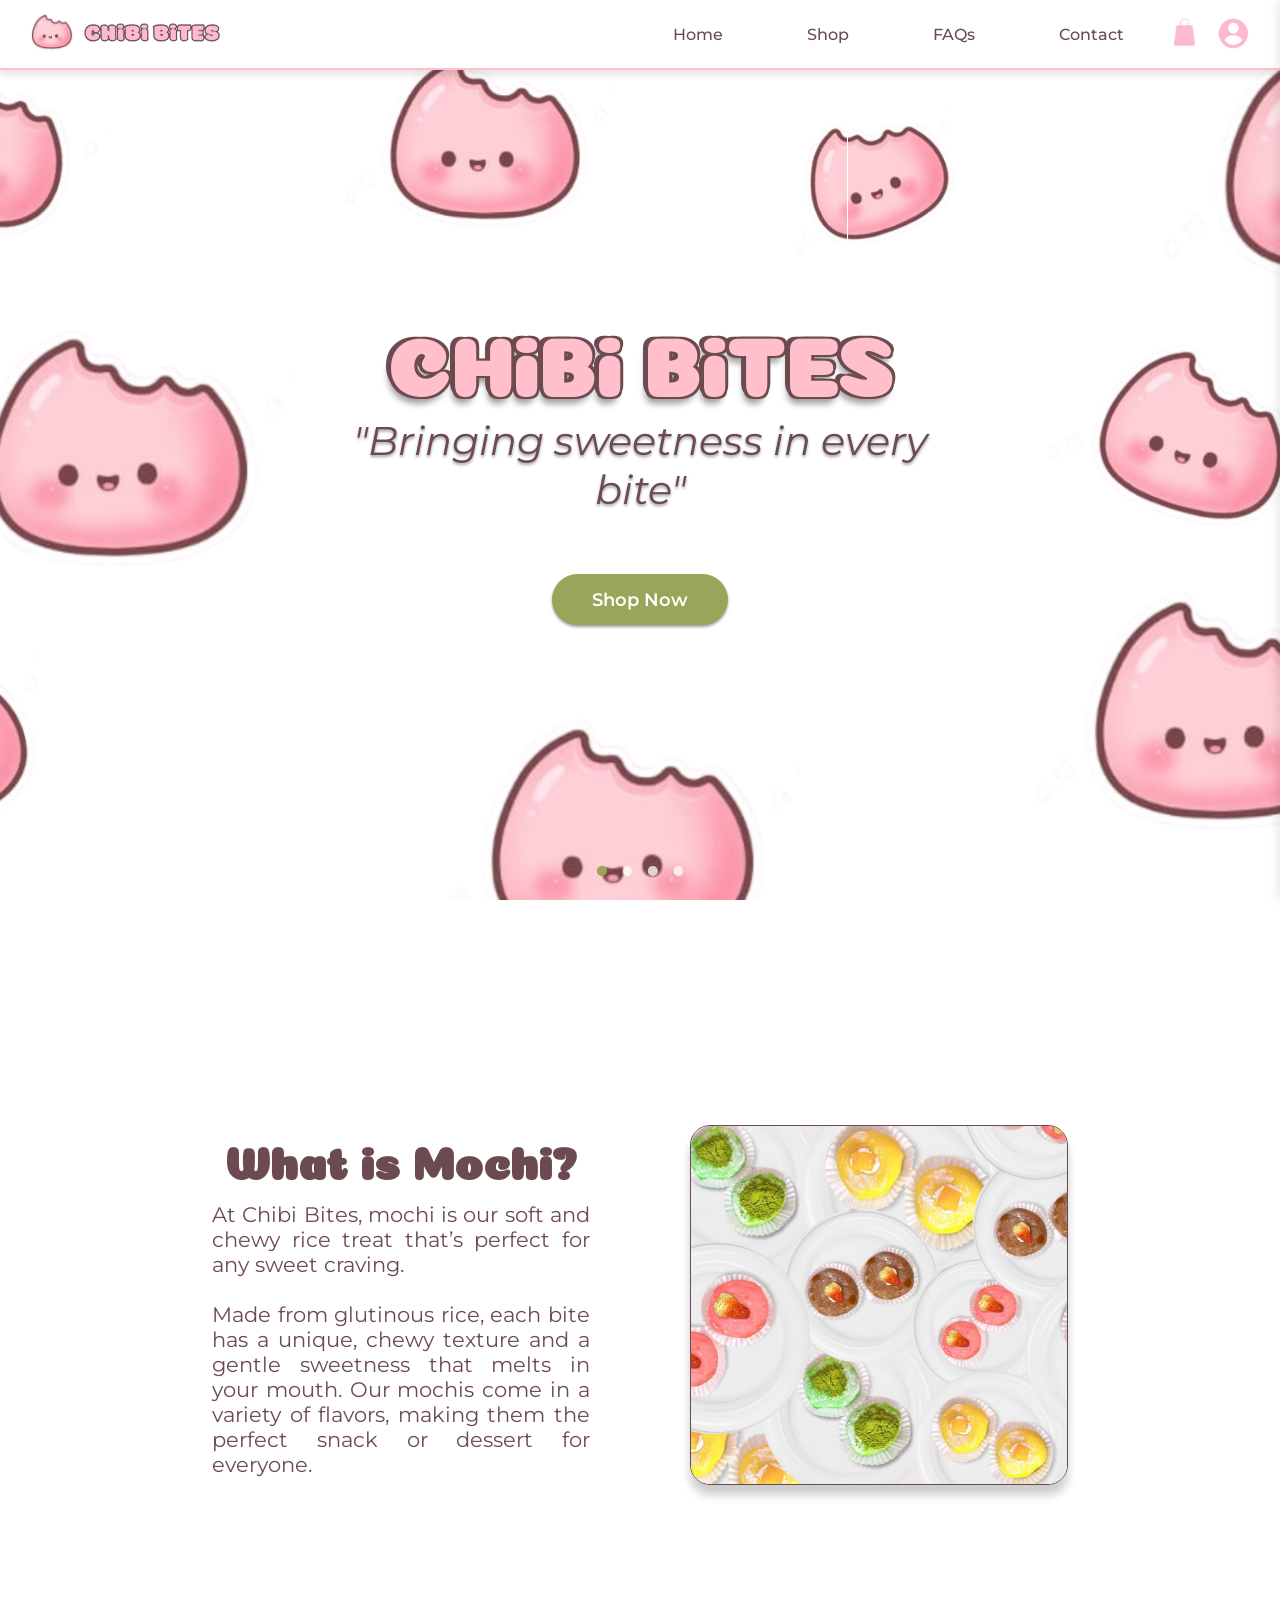
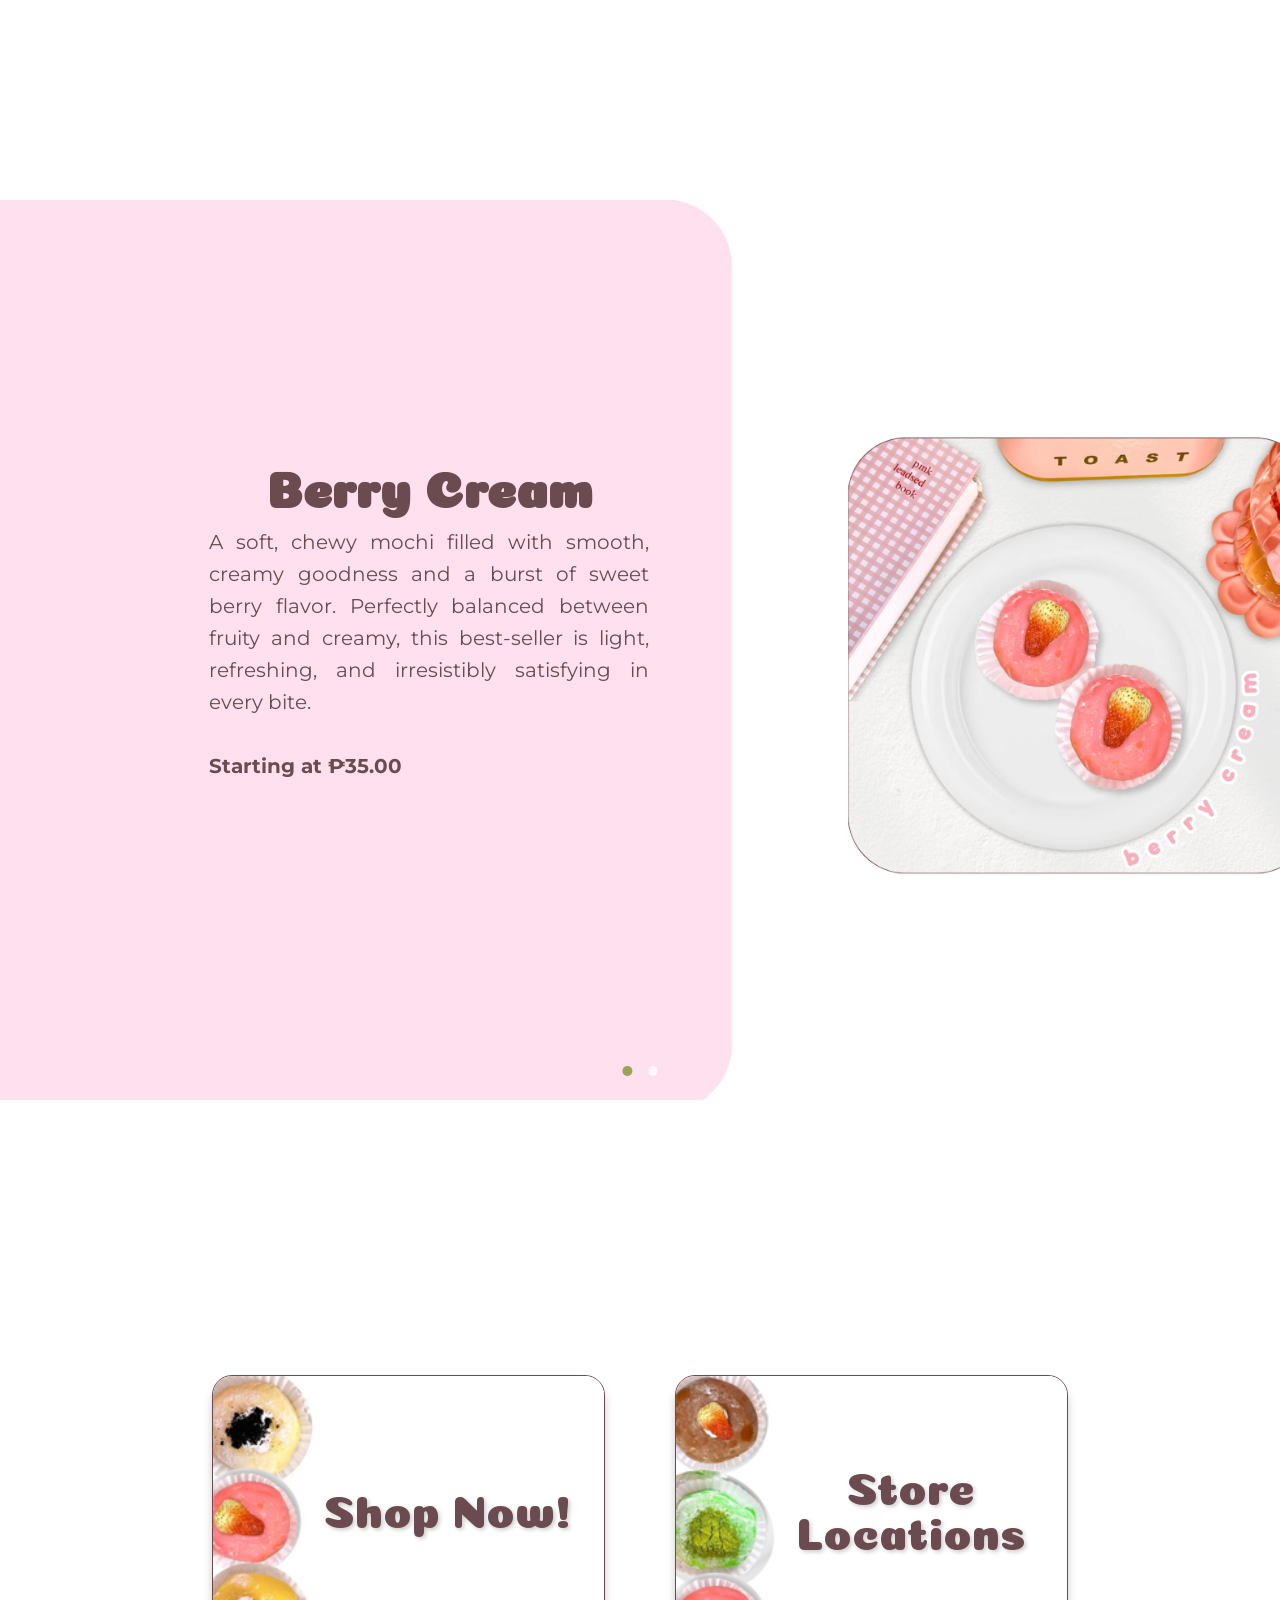
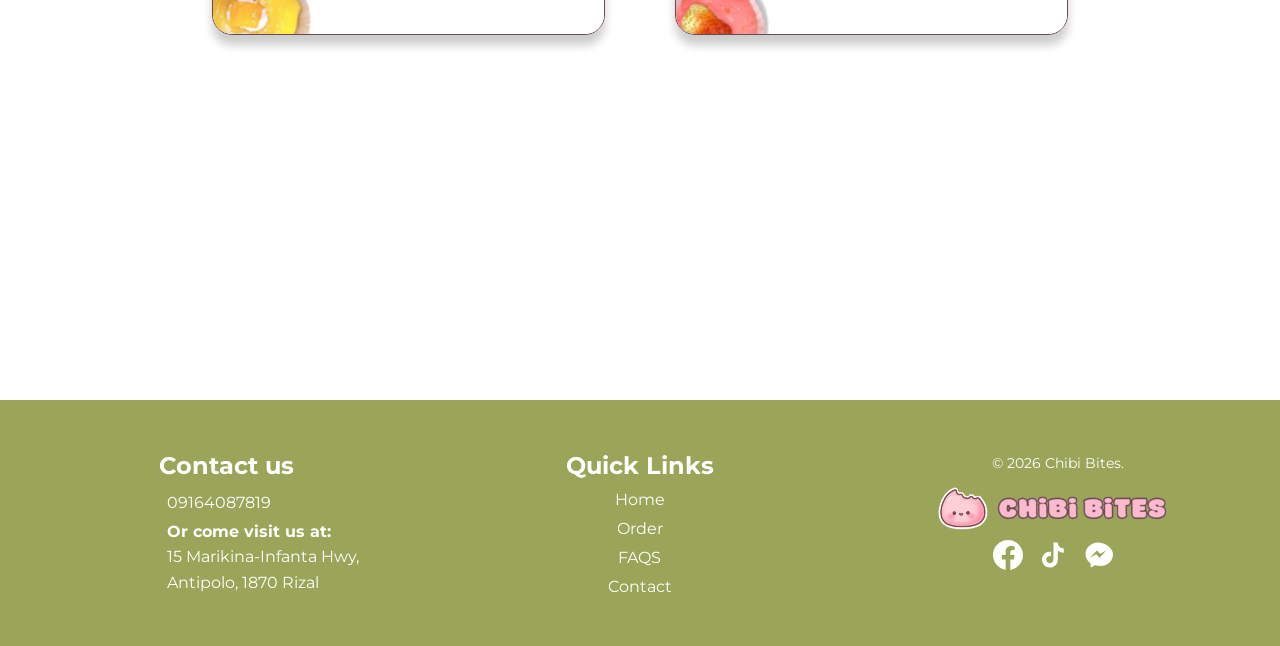
==== commit 180166ce: "wtf" ====
--- a/index.html
+++ b/index.html
@@ -7,7 +7,7 @@
 	<meta name="viewport" content="width=device-width, initial-scale=1.0">
 	<link href="https://fonts.googleapis.com/css2?family=Montserrat:ital,wght@0,100..900;1,100..900&display=swap" rel="stylesheet">
 	<link href="https://fonts.googleapis.com/css2?family=Coiny&display=swap" rel="stylesheet">
-	<link rel="stylesheet" href="style.css?v=999">
+	<link rel="stylesheet" href="style.css?v=99">
 </head>
 
 <body>
--- a/style.css
+++ b/style.css
@@ -184,13 +184,13 @@
         .hero-content h1 {
             font-family: 'Coiny', cursive;
             text-shadow: 
-            -5px -2px 0 #6b4b50,
-            3px -2px 0 #6b4b50,
-            -3px 2px 0 #6b4b50,
-            2px 2px 0 #6b4b50,
-            -3px 7px 6px #a1a1a1; /* new shadow added here */
+                -5px -2px 0 #6b4b50,
+                3px -2px 0 #6b4b50,
+                -3px 2px 0 #6b4b50,
+                2px 2px 0 #6b4b50,
+                -3px 7px 6px #a1a1a1;
             font-size: clamp(2rem, 8vw, 5rem);
-            margin-bottom: -20px;
+            margin-bottom: 15px; /* CHANGED from -20px to 15px */
             animation: fadeInDown 1s;
         }
 
@@ -200,7 +200,7 @@
             font-size: 40px;
             margin-bottom: 60px;
             animation: fadeInUp 1s 0.3s both;
-            margin-top: 0px;
+            margin-top: 10px; /* CHANGED from 0px to 10px */
             text-shadow: 0px 2px 3px #a1a1a1;
         }
 
@@ -2000,7 +2000,7 @@
     
     .hero-content h1 {
         font-size: clamp(2rem, 12vw, 3.5rem);
-        margin-bottom: -15px;
+        margin-bottom: 10px; /* Adjusted for mobile */
         text-shadow: 
             -3px -1px 0 #6b4b50,
             2px -1px 0 #6b4b50,
@@ -2012,7 +2012,7 @@
     .hero-content p {
         font-size: 16px !important;
         margin-bottom: 35px;
-        margin-top: 5px;
+        margin-top: 8px; /* Adjusted for mobile */
     }
     
     .hero-btn {
@@ -2070,6 +2070,8 @@
     
     .bestseller-text {
         padding: 20px 15px;
+        background-color: rgba(255, 255, 255, 0.3); /* Slightly more opaque on mobile */
+        backdrop-filter: blur(8px);
     }
     
     .bestseller-text h2 {
@@ -2115,20 +2117,26 @@
     .footer-container {
         flex-direction: column;
         gap: 25px;
+        align-items: center; /* ADDED: Center items on mobile */
+    }
+    
+    .footer-column {
+        text-align: center; /* Ensure centered on mobile */
     }
     
     .footer-column h3 {
         font-size: 20px;
-        text-align: left;
+        text-align: center;
     }
     
     .footer-column p {
         margin-left: 0;
         font-size: 14px;
+        text-align: center;
     }
     
     .footer-links {
-        text-align: left;
+        text-align: center;
     }
     
     .footer-links li {
@@ -2140,12 +2148,13 @@
     }
     
     .footer-logo-column {
-        align-items: flex-start;
+        align-items: center; /* CHANGED from flex-start */
     }
     
     .footer-logo-column p {
         font-size: 12px;
         margin-left: 0;
+        text-align: center;
     }
     
     .footer-logo-circle {
@@ -2200,6 +2209,7 @@
     /* HERO SECTION */
     .hero-content h1 {
         font-size: clamp(1.5rem, 14vw, 2.8rem);
+        margin-bottom: 8px;
         text-shadow: 
             -2px -1px 0 #6b4b50,
             2px -1px 0 #6b4b50,
@@ -2211,6 +2221,7 @@
     .hero-content p {
         font-size: 13px !important;
         margin-bottom: 25px;
+        margin-top: 6px;
     }
     
     .hero-btn {
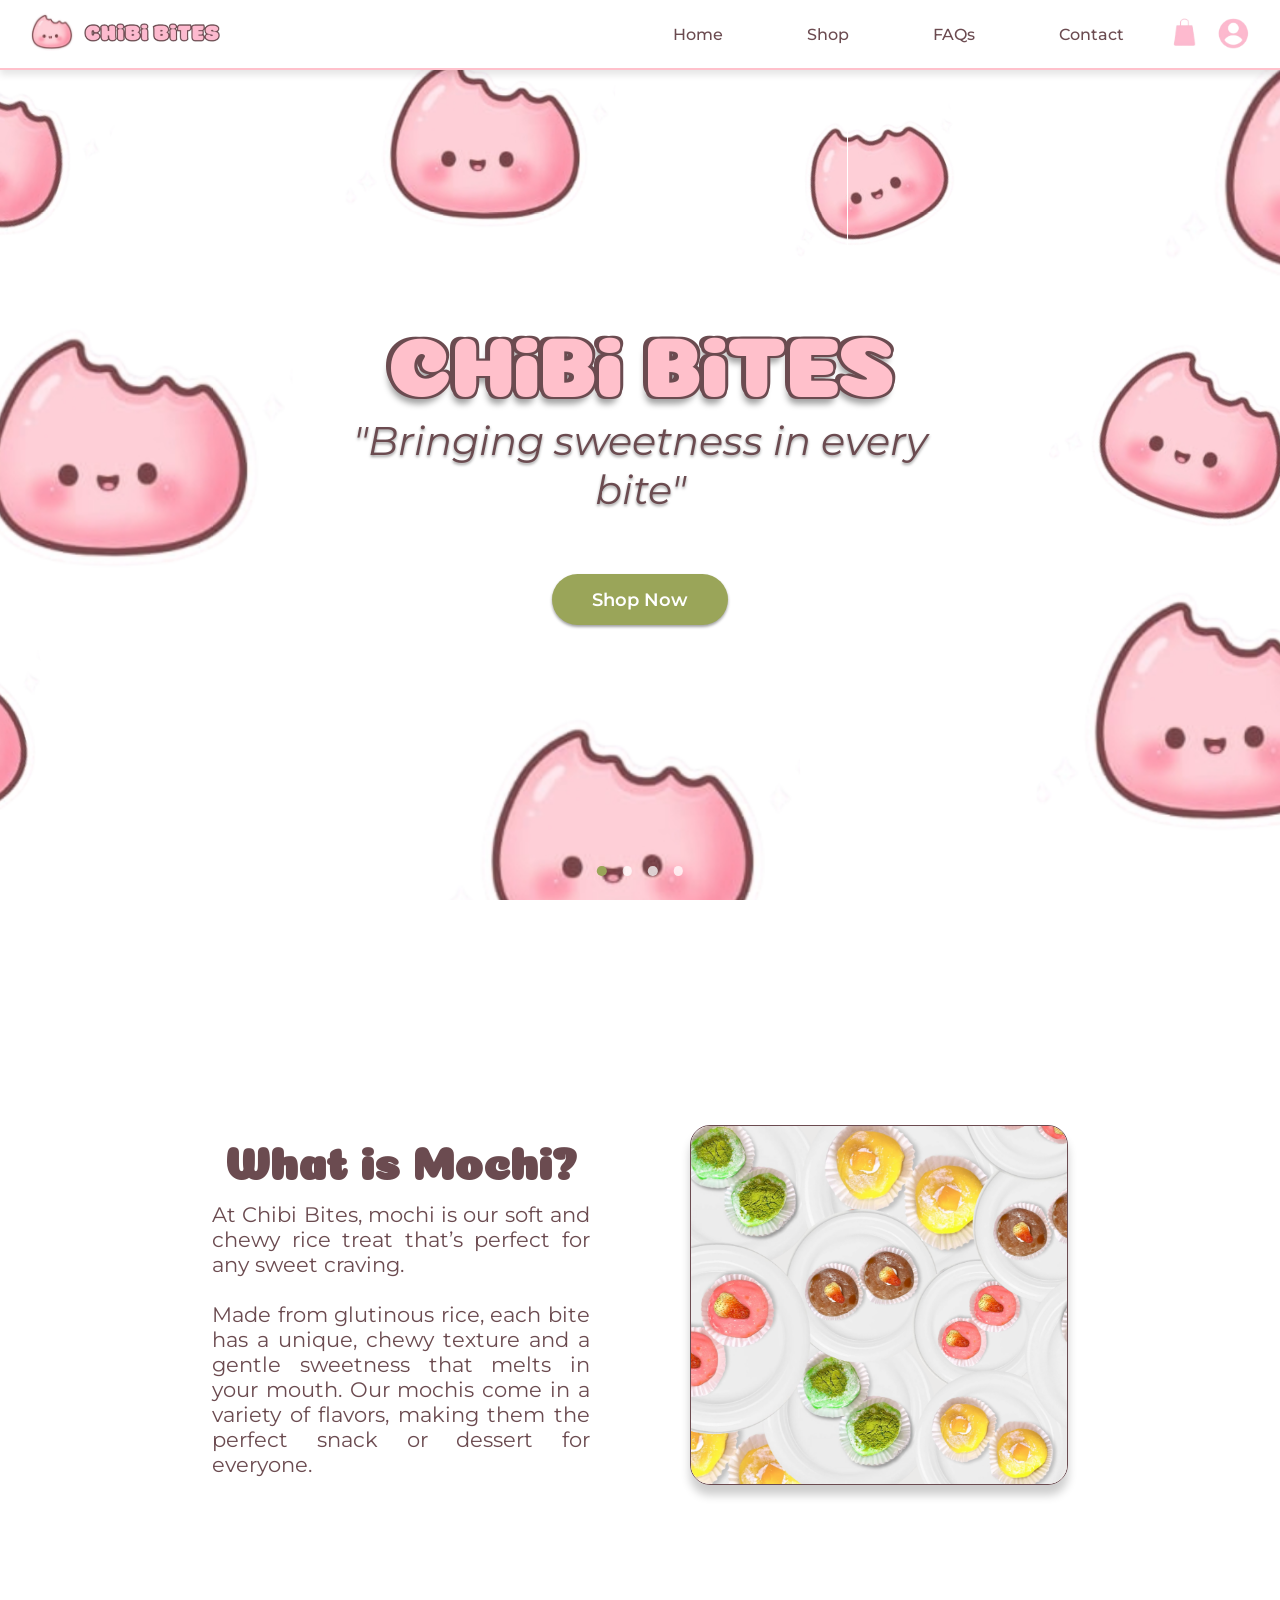
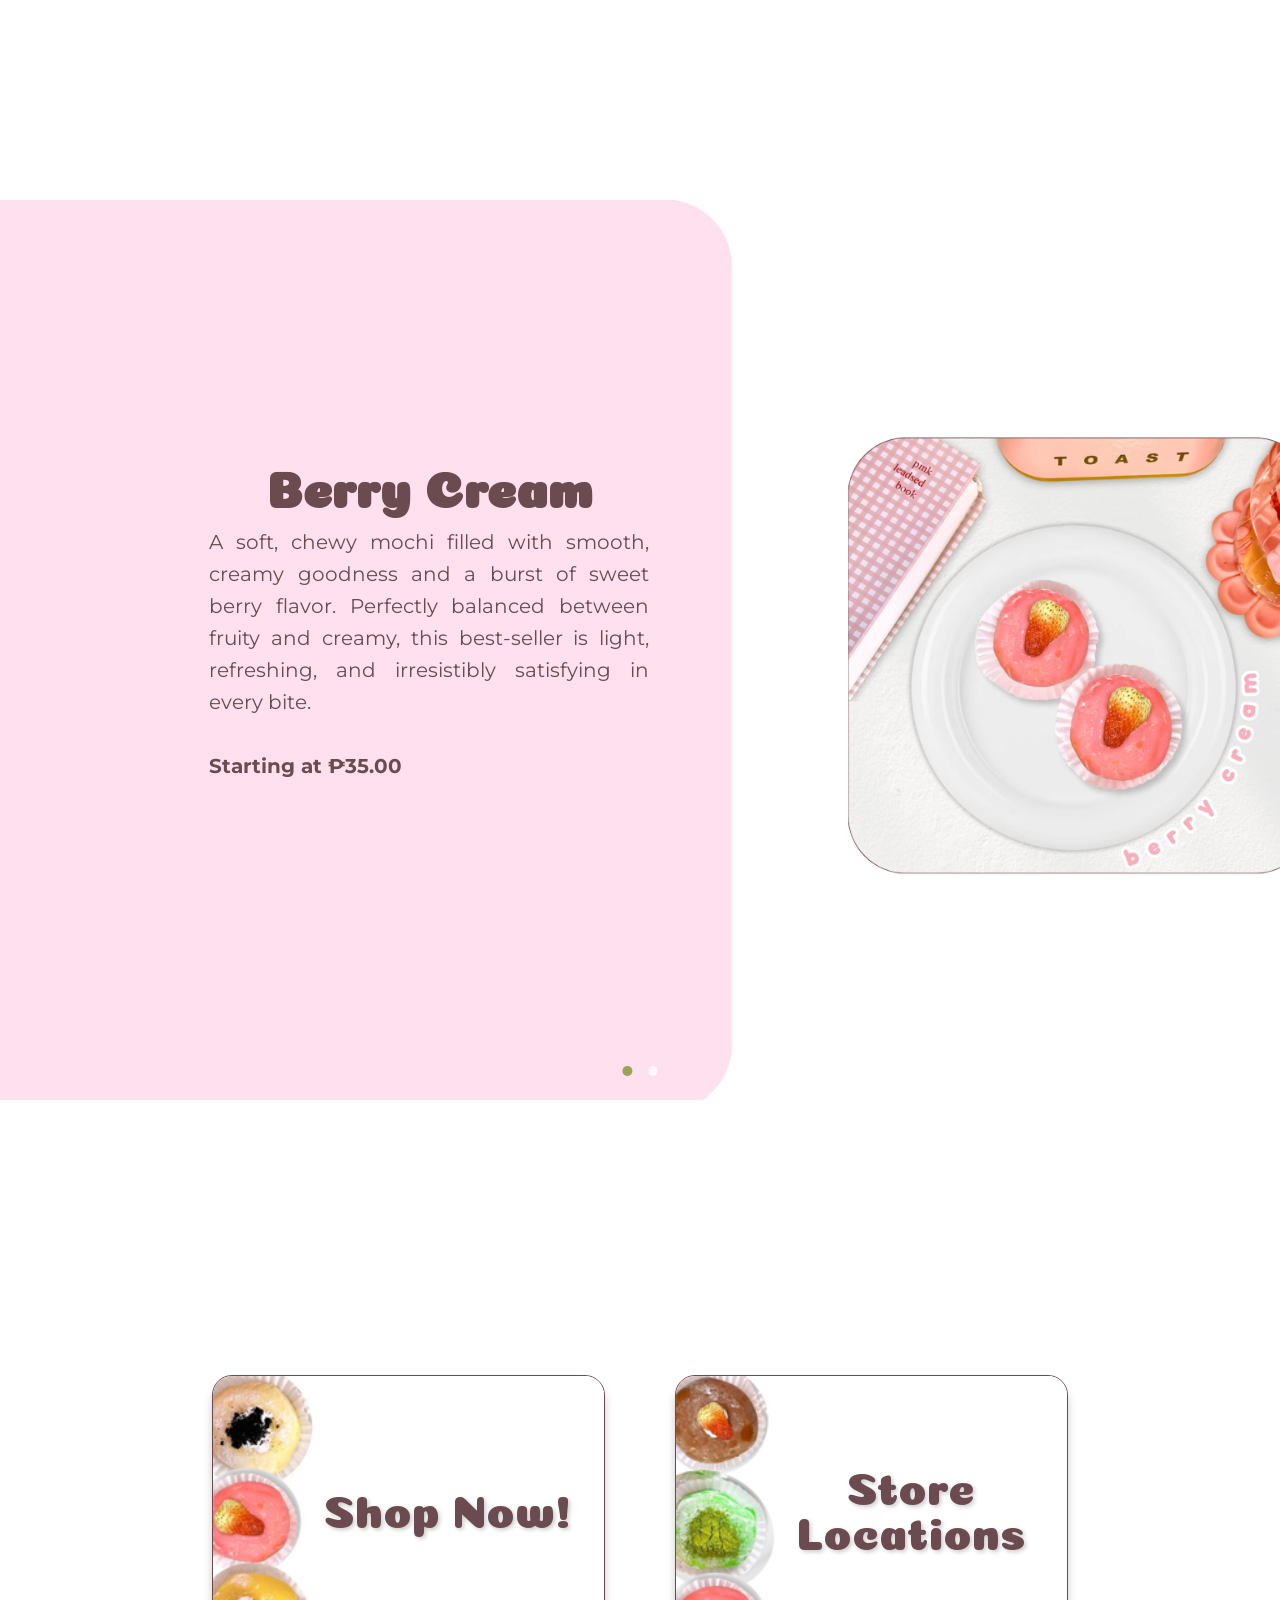
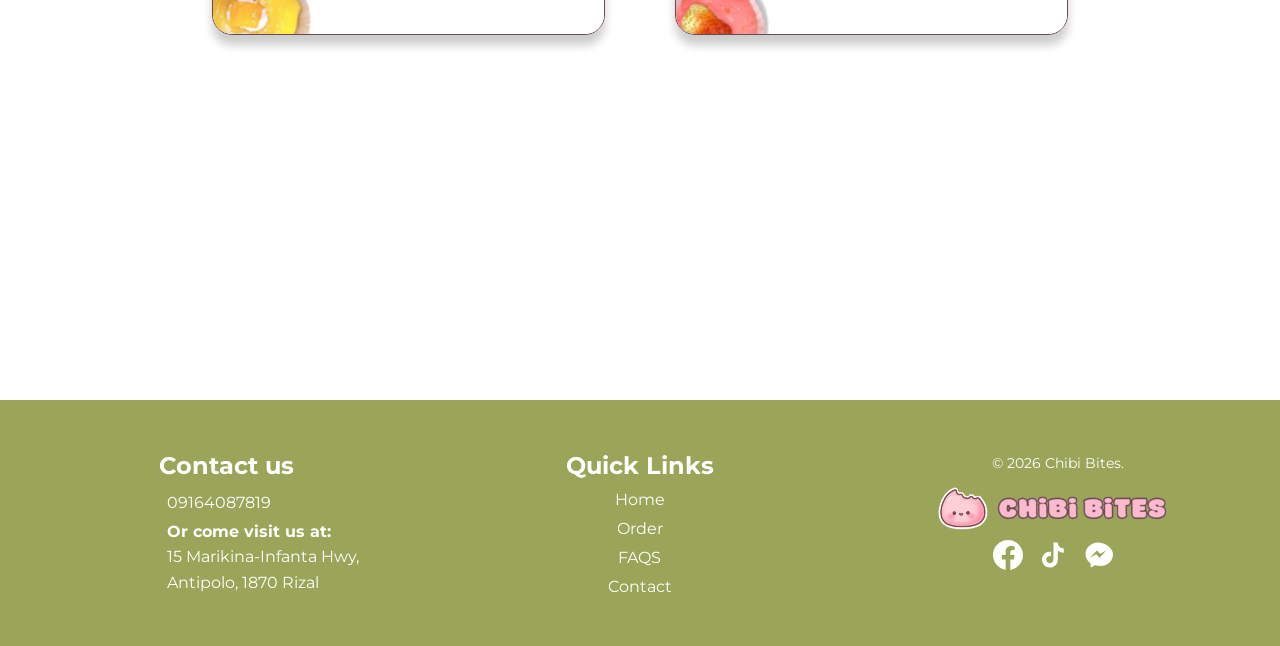
==== commit 30f50a1f: "wow" ====
--- a/index.html
+++ b/index.html
@@ -7,7 +7,7 @@
 	<meta name="viewport" content="width=device-width, initial-scale=1.0">
 	<link href="https://fonts.googleapis.com/css2?family=Montserrat:ital,wght@0,100..900;1,100..900&display=swap" rel="stylesheet">
 	<link href="https://fonts.googleapis.com/css2?family=Coiny&display=swap" rel="stylesheet">
-	<link rel="stylesheet" href="style.css?v=99">
+	<link rel="stylesheet" href="style.css?v=999">
 </head>
 
 <body>
@@ -215,8 +215,8 @@
                         <path d="M19.59 6.69a4.83 4.83 0 0 1-3.77-4.25V2h-3.45v13.67a2.89 2.89 0 0 1-5.2 1.74 2.89 2.89 0 0 1 2.31-4.64c.3.002.6.053.89.15V9.4a6.33 6.33 0 0 0-1-.05A6.34 6.34 0 0 0 5 20.1a6.34 6.34 0 0 0 10.86-4.43v-7a8.16 8.16 0 0 0 4.77 1.52v-3.4a4.85 4.85 0 0 1-1-.1z"/>
                     </svg>
                 </a>
-                <!-- Messenger Icon (Optional) -->
-                <a href="https://m.me/61583803474911" target="_blank" aria-label="Messenger">
+                <!-- Messenger Icon  -->
+                <a href="https://www.facebook.com/messages/t/61583803474911" target="_blank" aria-label="Messenger">
                     <svg width="30" height="30" viewBox="0 0 24 24" fill="white">
                         <path d="M12 2C6.477 2 2 6.145 2 11.258c0 2.91 1.453 5.503 3.735 7.189.196.145.318.375.321.621l.024 2.185c.005.474.52.766.924.516l2.428-1.503c.188-.117.416-.145.626-.08 1.25.385 2.583.593 3.942.593 5.523 0 10-4.145 10-9.258S17.523 2 12 2zm1.18 12.197l-2.553-2.723-4.984 2.723 5.483-5.823 2.62 2.723 4.917-2.723-5.483 5.823z"/>
                     </svg>
--- a/style.css
+++ b/style.css
@@ -1121,18 +1121,23 @@
 }
 
 .cart-sidebar {
+    display: flex;
+    flex-direction: column;
+    height: 100vh;
+    height: 100dvh;
     position: fixed;
-    right: -450px;
     top: 0;
-    width: 450px;
-    height: 100vh;
+    right: -450px; /* Hidden state */
+    
+    /* FIX: Set a consistent width */
+    width: 400px; 
+    max-width: 90% ; /* Ensures it doesn't break on very small screens */
+    
     background: white;
     box-shadow: -2px 0 10px rgba(0,0,0,0.1);
     transition: right 0.3s ease;
     z-index: 10000;
-    display: flex;
-    flex-direction: column;
-     border-left: 2px solid pink;
+    border-left: 2px solid pink;
 }
 
 .cart-sidebar.active {
@@ -1275,9 +1280,10 @@
 }
 
 .cart-footer {
-    background: white;
-    padding: 20px 30px;
-    border-top: 1px solid #e0e0e0;
+    padding: 20px;
+    background: var(--white);
+    border-top: 1px solid #eee;
+    margin-top: auto; 
 }
 
 .cart-total {
@@ -1323,6 +1329,7 @@
     color: var(--primary-brown);
     font-family: 'Montserrat', sans-serif;
     font-size: 16px;
+    width: 100%
 }
 
 .cart-overlay {
@@ -2168,6 +2175,10 @@
     .social-icons {
         gap: 12px;
     }
+
+    .cart-sidebar {
+        width: 100%;
+    }
 }
 
 /* Mobile phones (480px and below) */
@@ -2325,4 +2336,443 @@
     .mobile-menu-overlay.active {
         display: block;
     }
+}
+
+/* ============================================
+   MEDIA QUERIES - SHOP PAGE
+   ============================================ */
+
+/* Tablets and smaller (768px and below) */
+@media screen and (max-width: 768px) {
+    
+    /* NAVBAR MOBILE - HAMBURGER MENU */
+    .navbar {
+        padding: 10px 15px;
+        height: 60px;
+    }
+    
+    .logo-img {
+        height: 28px;
+    }
+    
+    .title-img {
+        height: 15px;
+    }
+    
+    /* Hide desktop nav links */
+    .nav-links {
+        position: fixed;
+        top: 60px;
+        right: -100%;
+        width: 250px;
+        height: calc(100vh - 60px);
+        background: white;
+        flex-direction: column;
+        padding: 30px 20px;
+        gap: 0;
+        box-shadow: -2px 0 10px rgba(0,0,0,0.1);
+        transition: right 0.3s ease;
+        z-index: 999;
+        border-left: 2px solid var(--primary-pink);
+    }
+    
+    .nav-links.active {
+        right: 0;
+    }
+    
+    .nav-links li {
+        width: 100%;
+        border-bottom: 1px solid #f0f0f0;
+    }
+    
+    .nav-links li a {
+        display: block;
+        padding: 15px 10px;
+        width: 100%;
+        text-align: left;
+    }
+    
+    /* Hamburger Icon */
+    .hamburger {
+        display: flex;
+        flex-direction: column;
+        gap: 5px;
+        cursor: pointer;
+        z-index: 1001;
+    }
+    
+    .hamburger span {
+        width: 25px;
+        height: 3px;
+        background-color: var(--primary-brown);
+        transition: all 0.3s;
+        border-radius: 3px;
+    }
+    
+    .hamburger.active span:nth-child(1) {
+        transform: rotate(45deg) translate(8px, 8px);
+    }
+    
+    .hamburger.active span:nth-child(2) {
+        opacity: 0;
+    }
+    
+    .hamburger.active span:nth-child(3) {
+        transform: rotate(-45deg) translate(7px, -7px);
+    }
+    
+    .nav-icons {
+        gap: 15px;
+    }
+    
+    .icon {
+        height: 24px;
+    }
+    
+    /* SHOP PAGE SPECIFIC */
+    .sectionshop {
+        padding: 80px 20px 40px 20px;
+    }
+    
+    .sectionshop h1 {
+        font-size: 32px;
+    }
+    
+    .mixmatch {
+        width: 90%;
+        padding: 12px 15px;
+        margin: 20px auto;
+    }
+    
+    .mixmatch p {
+        font-size: 14px;
+    }
+    
+    /* Search section */
+    .product-filter-section {
+        padding: 15px 20px;
+    }
+    
+    .search-container {
+        max-width: 100%;
+    }
+    
+    .search-input {
+        font-size: 14px;
+        padding: 10px 15px;
+    }
+    
+    /* Product Grid */
+    .shop-container {
+        padding: 20px 10px;
+    }
+    
+    .product-container {
+        flex-direction: column;
+        gap: 20px;
+    }
+    
+    .product-column {
+        width: 100%;
+        max-width: 350px;
+        margin: 0 auto;
+    }
+    
+    .product-card {
+        padding: 15px;
+    }
+    
+    .product-card h1 {
+        font-size: 18px;
+    }
+    
+    .product-card .edu-school {
+        font-size: 16px;
+    }
+    
+    .product-card button {
+        padding: 10px 25px;
+        font-size: 14px;
+    }
+    
+    /* Product Modal */
+    .modal-content {
+        width: 90%;
+        max-width: 450px;
+        padding: 25px 20px;
+        margin: 20px;
+    }
+    
+    .modal-content h2 {
+        font-size: 24px;
+    }
+    
+    .modal-product-img {
+        max-height: 250px;
+    }
+    
+    .modal-price {
+        font-size: 22px;
+    }
+    
+    .modal-description {
+        font-size: 14px;
+    }
+    
+    .quantity-btn {
+        width: 35px;
+        height: 35px;
+        font-size: 20px;
+    }
+    
+    .quantity-display {
+        font-size: 18px;
+        min-width: 50px;
+    }
+    
+    .add-to-cart-btn {
+        padding: 12px 30px;
+        font-size: 14px;
+    }
+    
+    /* Cart Sidebar */
+    .cart-sidebar {
+        width: 85%;
+        max-width: 350px;
+    }
+    
+    .cart-header h2 {
+        font-size: 22px;
+    }
+    
+    .cart-close {
+        font-size: 32px;
+    }
+    
+    /* Auth Modal */
+    .auth-modal-content {
+        width: 90%;
+        max-width: 400px;
+        padding: 30px 20px;
+    }
+    
+    .auth-modal-content h2 {
+        font-size: 24px;
+    }
+    
+    .auth-modal-content p {
+        font-size: 14px;
+    }
+    
+    .auth-btn {
+        padding: 12px 30px;
+        font-size: 14px;
+    }
+    
+    /* FOOTER MOBILE */
+    .site-footer {
+        padding: 30px 20px;
+    }
+    
+    .footer-container {
+        flex-direction: column;
+        gap: 25px;
+        align-items: center;
+    }
+    
+    .footer-column {
+        text-align: center;
+    }
+    
+    .footer-column h3 {
+        font-size: 20px;
+        text-align: center;
+    }
+    
+    .footer-column p {
+        margin-left: 0;
+        font-size: 14px;
+        text-align: center;
+    }
+    
+    .footer-links {
+        text-align: center;
+    }
+    
+    .footer-links li {
+        margin: 8px 0;
+    }
+    
+    .footer-links a {
+        font-size: 14px;
+    }
+    
+    .footer-logo-column {
+        align-items: center;
+    }
+    
+    .footer-logo-column p {
+        font-size: 12px;
+        margin-left: 0;
+        text-align: center;
+    }
+    
+    .footer-logo-circle {
+        height: 36px;
+    }
+    
+    .footer-logo-text {
+        height: 22px;
+    }
+    
+    .social-icons {
+        gap: 12px;
+    }
+    
+    /* Mobile menu overlay */
+    .mobile-menu-overlay {
+        display: none;
+        position: fixed;
+        top: 0;
+        left: 0;
+        width: 100%;
+        height: 100%;
+        background: rgba(0,0,0,0.5);
+        z-index: 998;
+    }
+    
+    .mobile-menu-overlay.active {
+        display: block;
+    }
+}
+
+/* Mobile phones (480px and below) */
+@media screen and (max-width: 480px) {
+    
+    /* NAVBAR EXTRA SMALL */
+    .navbar {
+        padding: 8px 12px;
+        height: 55px;
+    }
+    
+    .logo-img {
+        height: 24px;
+    }
+    
+    .title-img {
+        height: 13px;
+    }
+    
+    .nav-links {
+        top: 55px;
+        height: calc(100vh - 55px);
+        width: 220px;
+    }
+    
+    .nav-icons {
+        gap: 10px;
+    }
+    
+    .icon {
+        height: 22px;
+    }
+    
+    .hamburger span {
+        width: 22px;
+        height: 2.5px;
+    }
+    
+    /* SHOP PAGE */
+    .sectionshop {
+        padding: 70px 15px 30px 15px;
+    }
+    
+    .sectionshop h1 {
+        font-size: 28px;
+    }
+    
+    .mixmatch {
+        width: 95%;
+        padding: 10px 12px;
+    }
+    
+    .mixmatch p {
+        font-size: 13px;
+    }
+    
+    .search-input {
+        font-size: 13px;
+        padding: 8px 12px;
+    }
+    
+    .product-column {
+        max-width: 100%;
+    }
+    
+    .product-card h1 {
+        font-size: 16px;
+    }
+    
+    .product-card .edu-school {
+        font-size: 15px;
+    }
+    
+    .product-card button {
+        padding: 8px 20px;
+        font-size: 13px;
+    }
+    
+    /* Modal adjustments */
+    .modal-content {
+        width: 95%;
+        padding: 20px 15px;
+    }
+    
+    .modal-content h2 {
+        font-size: 20px;
+    }
+    
+    .modal-product-img {
+        max-height: 200px;
+    }
+    
+    .modal-price {
+        font-size: 20px;
+    }
+    
+    .modal-description {
+        font-size: 13px;
+    }
+    
+    .cart-sidebar {
+        width: 90%;
+    }
+    
+    /* FOOTER */
+    .site-footer {
+        padding: 25px 15px;
+    }
+    
+    .footer-column h3 {
+        font-size: 18px;
+    }
+    
+    .footer-column p {
+        font-size: 13px;
+    }
+    
+    .footer-links a {
+        font-size: 13px;
+    }
+}
+
+/* Desktop - hide hamburger by default */
+@media screen and (min-width: 769px) {
+    .hamburger {
+        display: none;
+    }
+    
+    .mobile-menu-overlay {
+        display: none !important;
+    }
 }
